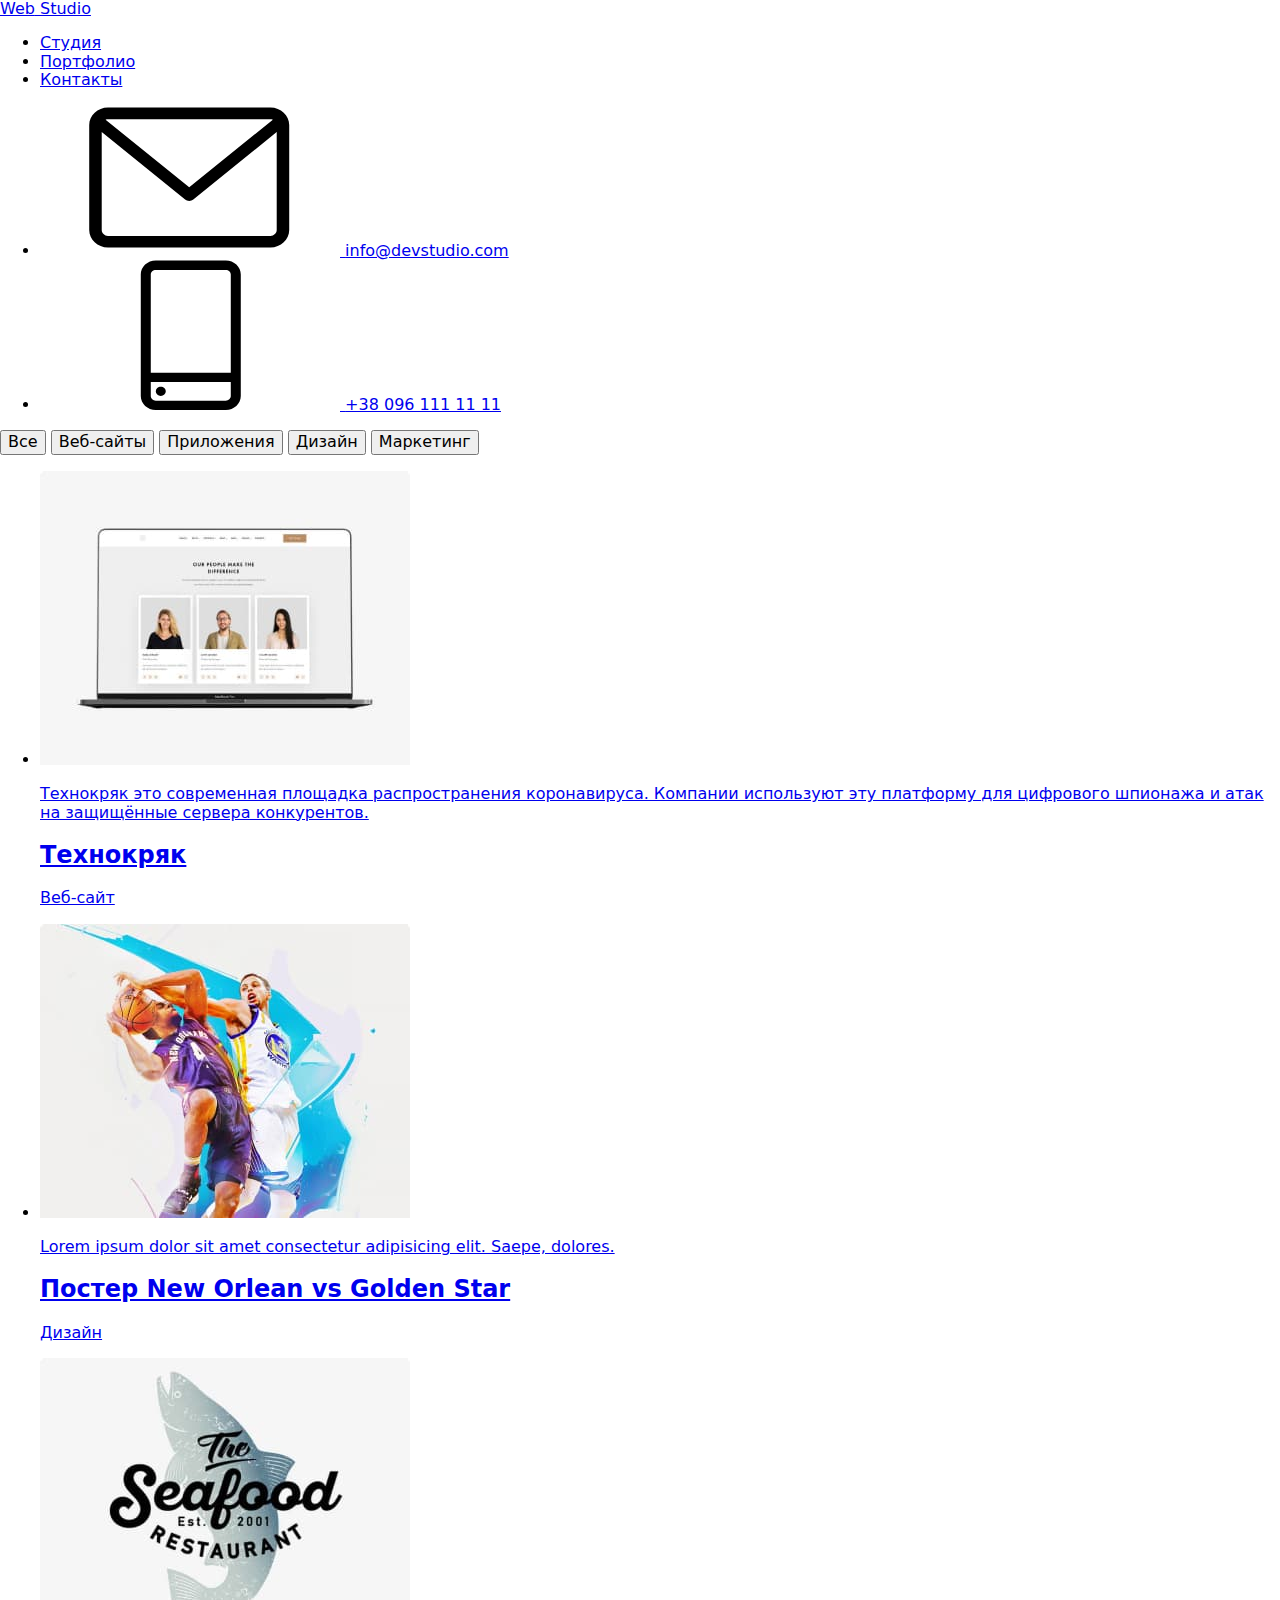
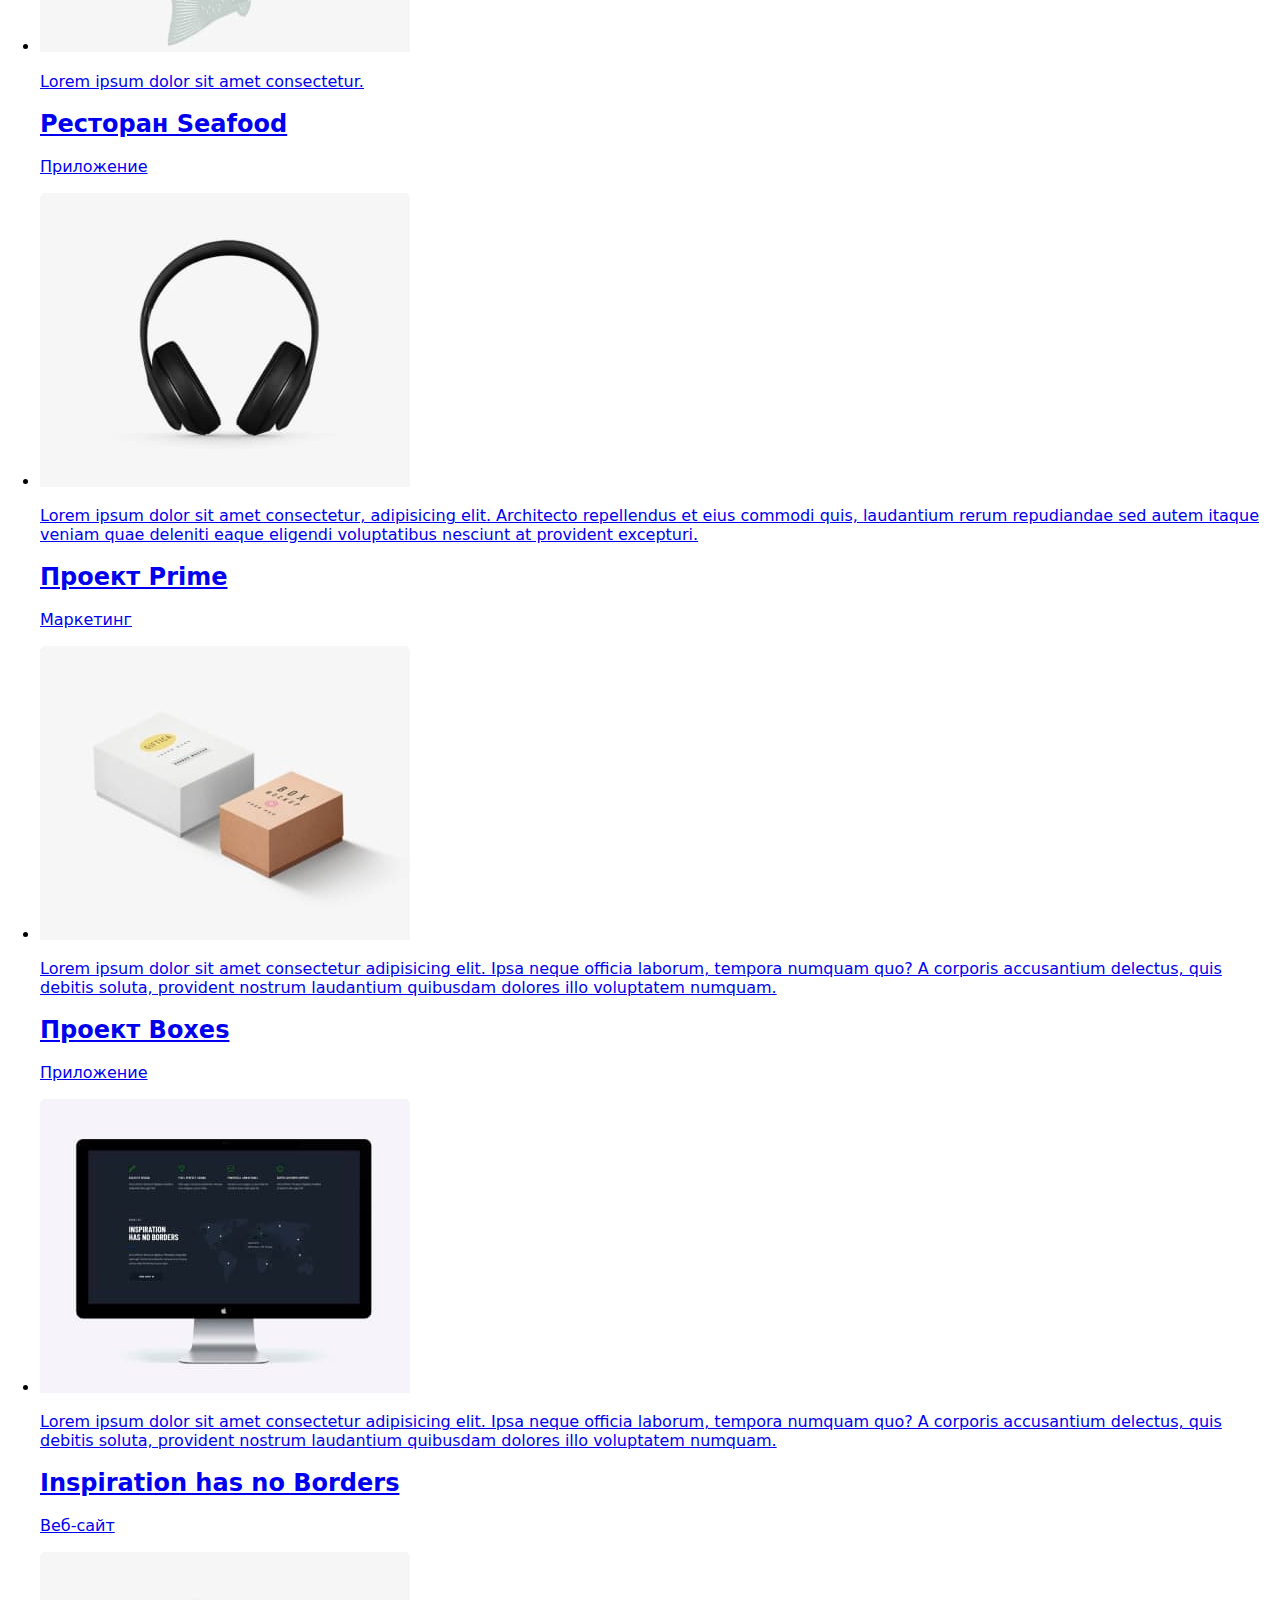
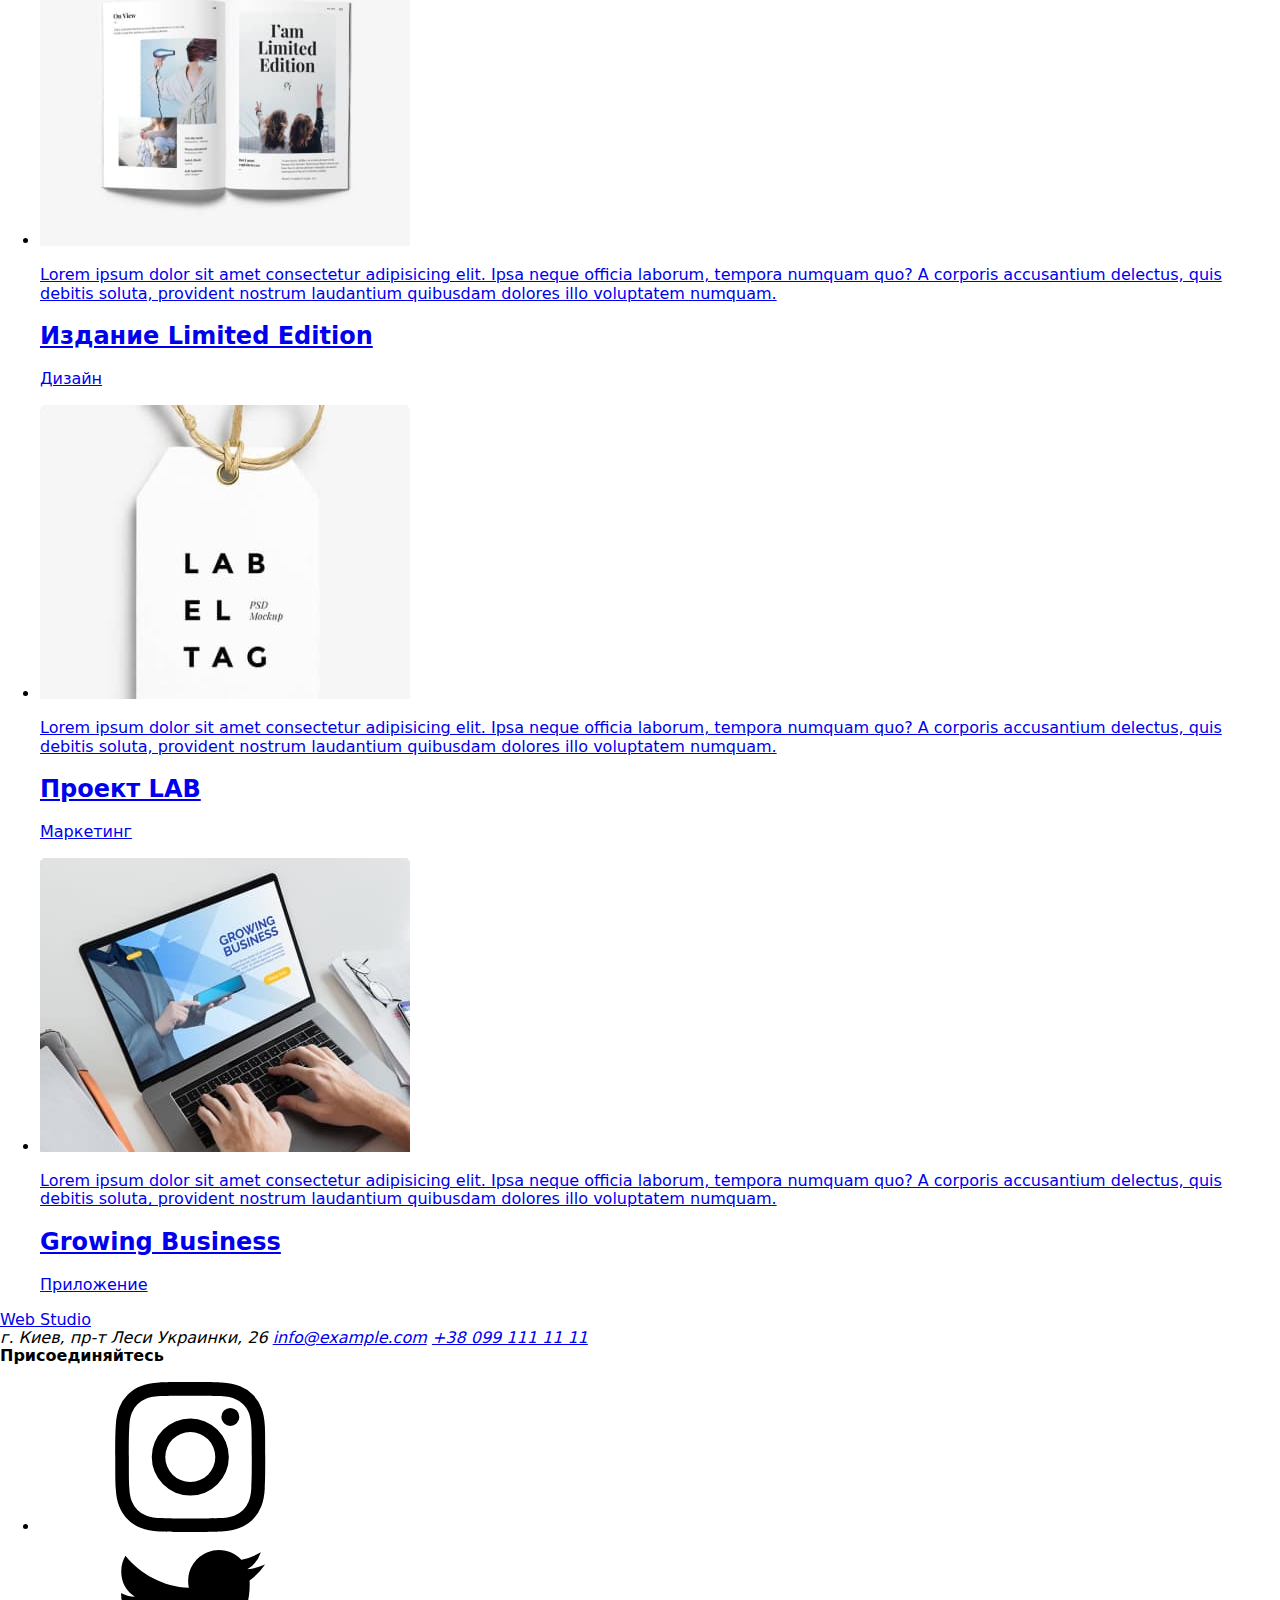
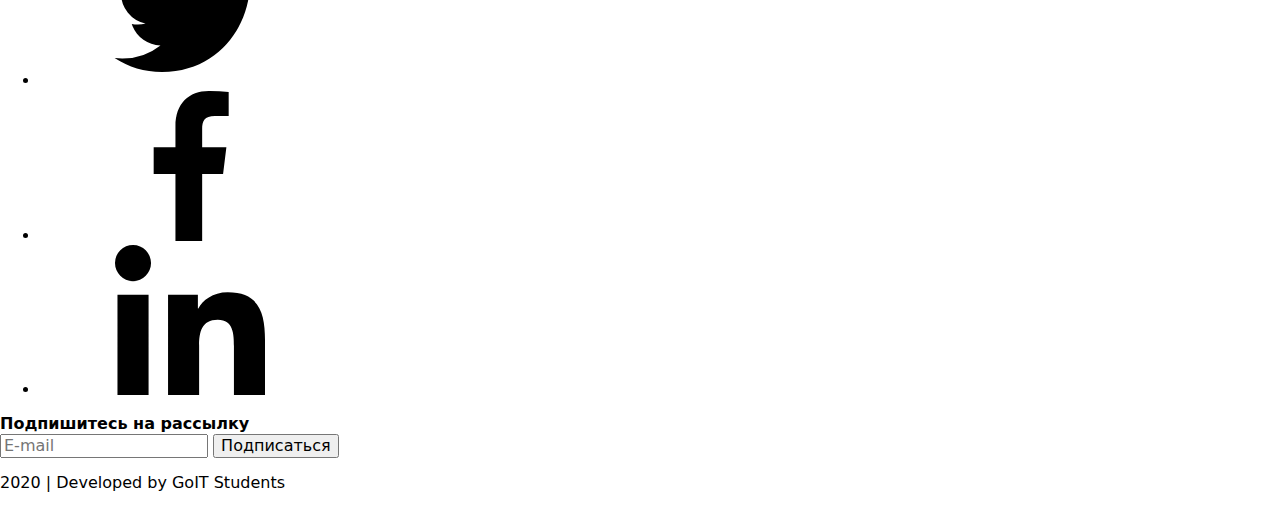
==== portfolio.html @ f2a28fa7 "make header and footer" ====
<!DOCTYPE html>
<html lang="ru">
  <head>
    <meta charset="UTF-8" />
    <meta name="viewport" content="width=device-width, initial-scale=1.0" />
    <title>Портфолио</title>
    <link
      href="https://fonts.googleapis.com/css2?family=Raleway:wght@700&family=Roboto:wght@400;500;700;900&display=swap"
      rel="stylesheet"
    />
    <link
      rel="stylesheet"
      href="https://cdnjs.cloudflare.com/ajax/libs/modern-normalize/0.6.0/modern-normalize.min.css"
    />
    <link rel="stylesheet" href="./css/styles.css" />
  </head>

  <body class="page portfolio">
    <!-- Шапка сайта -->
    <header class="page-h eader">
      <div class="header-row container">
        <nav class="navigation">
          <a class="logo" href="./index.html"
            ><span class="accent-text">Web</span> Studio</a
          >

          <ul class="site-nav">
            <li class="site-nav__item relative">
              <a class="site-nav__link accent-hover" href="./index.html"
                >Студия</a
              >
            </li>
            <li class="site-nav__item relative">
              <a
                class="current site-nav__link accent-hover"
                href="./portfolio.html"
                >Портфолио</a
              >
            </li>
            <li class="site-nav__item relative">
              <a class="site-nav__link accent-hover" href="#">Контакты</a>
            </li>
          </ul>
        </nav>

        <ul class="contact-us grid-row">
          <li class="grid-item">
            <a
              class="contact-us__link accent-hover"
              href="mailto:info@devstudio.com"
            >
              <svg class="contact-us__icon">
                <use href="./images/svg-images.svg#contacts-icon-mail"></use>
              </svg>
              <span>info@devstudio.com</span>
            </a>
          </li>
          <li class="grid-item">
            <a class="contact-us__link accent-hover" href="tel:+380961111111">
              <svg class="contact-us__icon">
                <use href="./images/svg-images.svg#contacts-icon-tel"></use>
              </svg>
              <span>+38 096 111 11 11</span>
            </a>
          </li>
        </ul>
      </div>
    </header>

    <!-- Главное содержимое -->
    <main>
      <section class="section container">
        <div class="portfolio-filter">
          <button
            class="btn-simple portfolio-filter__button accent-bg-hover"
            type="button"
          >
            Все
          </button>
          <button
            class="btn-simple portfolio-filter__button accent-bg-hover"
            type="button"
          >
            Веб-сайты
          </button>
          <button
            class="btn-simple portfolio-filter__button accent-bg-hover"
            type="button"
          >
            Приложения
          </button>
          <button
            class="btn-simple portfolio-filter__button accent-bg-hover"
            type="button"
          >
            Дизайн
          </button>
          <button
            class="btn-simple portfolio-filter__button accent-bg-hover"
            type="button"
          >
            Маркетинг
          </button>
        </div>

        <ul class="portfolio-list grid-table">
          <li class="portfolio-list__item portfolio-cart grid-item">
            <a class="portfolio-cart__link" href="#">
              <div class="portfolio-cart__thumb">
                <img
                  class="portfolio-cart__icon"
                  src="./images/portfolio-techno-crack.jpg"
                  alt="Ноутбук с открытым проэктом"
                  width="370"
                  height="294"
                />
                <p class="portfolio-cart__text">
                  Технокряк это современная площадка распространения
                  коронавируса. Компании используют эту платформу для цифрового
                  шпионажа и атак на защищённые сервера конкурентов.
                </p>
              </div>
              <div class="portfolio-cart__cell">
                <h2 class="portfolio-cart__title">Технокряк</h2>
                <p class="portfolio-cart__tag">Веб-сайт</p>
              </div>
            </a>
          </li>
          <li class="portfolio-list__item portfolio-cart grid-item">
            <a class="portfolio-cart__link" href="#">
              <div class="portfolio-cart__thumb">
                <img
                  class="portfolio-cart__icon"
                  src="./images/portfolio-poster-basket-ball.jpg"
                  alt="Рисованый постер с двумя баскетболистами в борьбе за мяч"
                  width="370"
                  height="294"
                />
                <p class="portfolio-cart__text">
                  Lorem ipsum dolor sit amet consectetur adipisicing elit.
                  Saepe, dolores.
                </p>
              </div>
              <div class="portfolio-cart__cell">
                <h2 class="portfolio-cart__title">
                  Постер New Orlean vs Golden Star
                </h2>
                <p class="portfolio-cart__tag">Дизайн</p>
              </div>
            </a>
          </li>
          <li class="portfolio-list__item portfolio-cart grid-item">
            <a class="portfolio-cart__link" href="#">
              <div class="portfolio-cart__thumb">
                <img
                  class="portfolio-cart__icon"
                  src="./images/portfolio-seafood-restaurant.jpg"
                  alt="Логотип ресторана: надпись The seafood restaurant est. 2001 на фоне рисованого лосося"
                  width="370"
                  height="294"
                />
                <p class="portfolio-cart__text">
                  Lorem ipsum dolor sit amet consectetur.
                </p>
              </div>
              <div class="portfolio-cart__cell">
                <h2 class="portfolio-cart__title">Ресторан Seafood</h2>
                <p class="portfolio-cart__tag">Приложение</p>
              </div></a
            >
          </li>
          <li class="portfolio-list__item portfolio-cart grid-item">
            <a class="portfolio-cart__link" href="#"
              ><div class="portfolio-cart__thumb">
                <img
                  class="portfolio-cart__icon"
                  src="./images/portfolio-prime.jpg"
                  alt="Полноразмерные безпроводные Наушники на белом фоне"
                  width="370"
                  height="294"
                />
                <p class="portfolio-cart__text">
                  Lorem ipsum dolor sit amet consectetur, adipisicing elit.
                  Architecto repellendus et eius commodi quis, laudantium rerum
                  repudiandae sed autem itaque veniam quae deleniti eaque
                  eligendi voluptatibus nesciunt at provident excepturi.
                </p>
              </div>
              <div class="portfolio-cart__cell">
                <h2 class="portfolio-cart__title">Проект Prime</h2>
                <p class="portfolio-cart__tag">Маркетинг</p>
              </div></a
            >
          </li>
          <li class="portfolio-list__item portfolio-cart grid-item">
            <a class="portfolio-cart__link" href="#"
              ><div class="portfolio-cart__thumb">
                <img
                  class="portfolio-cart__icon"
                  src="./images/portfolio-boxes.jpg"
                  width="370"
                  height="294"
                  alt="Две коробки на белом фоне. Белая побольше и коричневая-крафтовая поменьше"
                />
                <p class="portfolio-cart__text">
                  Lorem ipsum dolor sit amet consectetur adipisicing elit. Ipsa
                  neque officia laborum, tempora numquam quo? A corporis
                  accusantium delectus, quis debitis soluta, provident nostrum
                  laudantium quibusdam dolores illo voluptatem numquam.
                </p>
              </div>
              <div class="portfolio-cart__cell">
                <h2 class="portfolio-cart__title">Проект Boxes</h2>
                <p class="portfolio-cart__tag">Приложение</p>
              </div></a
            >
          </li>
          <li class="portfolio-list__item portfolio-cart grid-item">
            <a class="portfolio-cart__link" href="#"
              ><div class="portfolio-cart__thumb">
                <img
                  class="portfolio-cart__icon"
                  src="./images/portfolio-inspiration-has-no-borders.jpg"
                  alt="Плоский стационарній монитор, на экране схематическое изображением континентов земли"
                  width="370"
                  height="294"
                />
                <p class="portfolio-cart__text">
                  Lorem ipsum dolor sit amet consectetur adipisicing elit. Ipsa
                  neque officia laborum, tempora numquam quo? A corporis
                  accusantium delectus, quis debitis soluta, provident nostrum
                  laudantium quibusdam dolores illo voluptatem numquam.
                </p>
              </div>
              <div class="portfolio-cart__cell">
                <h2 class="portfolio-cart__title">
                  Inspiration has no Borders
                </h2>
                <p class="portfolio-cart__tag">Веб-сайт</p>
              </div></a
            >
          </li>
          <li class="portfolio-list__item portfolio-cart grid-item">
            <a class="portfolio-cart__link" href="#"
              ><div class="portfolio-cart__thumb">
                <img
                  class="portfolio-cart__icon"
                  src="./images/portfolio-limited-edition.jpg"
                  alt="Разворот журнала: статья с заголовком I am limited edition и фотографиями девушек"
                  width="370"
                  height="294"
                />
                <p class="portfolio-cart__text">
                  Lorem ipsum dolor sit amet consectetur adipisicing elit. Ipsa
                  neque officia laborum, tempora numquam quo? A corporis
                  accusantium delectus, quis debitis soluta, provident nostrum
                  laudantium quibusdam dolores illo voluptatem numquam.
                </p>
              </div>
              <div class="portfolio-cart__cell">
                <h2 class="portfolio-cart__title">Издание Limited Edition</h2>
                <p class="portfolio-cart__tag">Дизайн</p>
              </div></a
            >
          </li>
          <li class="portfolio-list__item portfolio-cart grid-item">
            <a class="portfolio-cart__link" href="#"
              ><div class="portfolio-cart__thumb">
                <img
                  class="portfolio-cart__icon"
                  src="./images/portfolio-lab.jpg"
                  alt="Крупный план перевязанной бичевкой бирки с надписью LAB EL TAG"
                  width="370"
                  height="294"
                />
                <p class="portfolio-cart__text">
                  Lorem ipsum dolor sit amet consectetur adipisicing elit. Ipsa
                  neque officia laborum, tempora numquam quo? A corporis
                  accusantium delectus, quis debitis soluta, provident nostrum
                  laudantium quibusdam dolores illo voluptatem numquam.
                </p>
              </div>
              <div class="portfolio-cart__cell">
                <h2 class="portfolio-cart__title">Проект LAB</h2>
                <p class="portfolio-cart__tag">Маркетинг</p>
              </div></a
            >
          </li>
          <li class="portfolio-list__item portfolio-cart grid-item">
            <a class="portfolio-cart__link" href="#"
              ><div class="portfolio-cart__thumb">
                <img
                  class="portfolio-cart__icon"
                  src="./images/portfolio-growing-business.jpg"
                  alt="Открытый ноутбук , руки на клавиатуре, на экране открыт проэкт growing business"
                  width="370"
                  height="294"
                />
                <p class="portfolio-cart__text">
                  Lorem ipsum dolor sit amet consectetur adipisicing elit. Ipsa
                  neque officia laborum, tempora numquam quo? A corporis
                  accusantium delectus, quis debitis soluta, provident nostrum
                  laudantium quibusdam dolores illo voluptatem numquam.
                </p>
              </div>
              <div class="portfolio-cart__cell">
                <h2 class="portfolio-cart__title">Growing Business</h2>
                <p class="portfolio-cart__tag">Приложение</p>
              </div></a
            >
          </li>
        </ul>
      </section>
    </main>

    <!-- Подвал -->
    <footer class="page-footer">
      <div class="container">
        <div class="page-footer__row">
          <div class="page-footer__item">
            <a class="logo" href="./index.html"
              ><span class="accent-text">Web</span> Studio</a
            >
            <!-- Контактные данные -->
            <address class="address">
              <span class="white-text address-item"
                >г. Киев, пр-т Леси Украинки, 26</span
              >
              <a class="address-item" href="mailto:info@devstudio.com"
                >info@example.com</a
              >
              <a class="address-item" href="tel:+380961111111"
                >+38 099 111 11 11</a
              >
            </address>
          </div>

          <!-- Соц. сети -->
          <div class="page-footer__item">
            <b class="subject white-text">Присоединяйтесь</b>

            <ul class="social-list">
              <li class="social-list__item">
                <a
                  class="page-footer__social social-list__link accent-bg-hover"
                  href="#"
                  aria-label="Инстаграм канал этого сайта"
                >
                  <svg class="social-list__icon">
                    <use
                      href="./images/svg-images.svg#social-icon-instagram"
                    ></use>
                  </svg>
                </a>
              </li>
              <li class="social-list__item">
                <a
                  class="page-footer__social social-list__link accent-bg-hover"
                  href="#"
                  aria-label="Твитер лента этого сайта"
                  ><svg class="social-list__icon">
                    <use
                      href="./images/svg-images.svg#social-icon-twitter"
                    ></use>
                  </svg>
                </a>
              </li>
              <li class="social-list__item">
                <a
                  class="page-footer__social social-list__link accent-bg-hover"
                  href="#"
                  aria-label="Фейсбук страничка этого сайта"
                >
                  <svg class="social-list__icon">
                    <use
                      href="./images/svg-images.svg#social-icon-facebook"
                    ></use>
                  </svg>
                </a>
              </li>
              <li class="social-list__item">
                <a
                  class="page-footer__social social-list__link accent-bg-hover"
                  href="#"
                  aria-label="Линкед ин профиль этого сайта"
                >
                  <svg class="social-list__icon">
                    <use
                      href="./images/svg-images.svg#social-icon-linkedin"
                    ></use>
                  </svg>
                </a>
              </li>
            </ul>
          </div>

          <!-- Форма подписки  -->
          <div class="page-footer__item">
            <b class="subject white-text">Подпишитесь на рассылку</b>

            <form class="form-subscribe">
              <input
                class="form-subscribe__input-text input-text"
                type="email"
                name="user-email-subscribe"
                placeholder="E-mail"
              />
              <button
                class="form-subscribe__submit btn-accent accent-bg"
                type="submit"
              >
                Подписаться
              </button>
            </form>
          </div>
        </div>
        <!-- Копирайт -->
        <p class="copyright">2020 | Developed by GoIT Students</p>
      </div>
    </footer>

    <script>
      /* console.log(`${name}: ${value}`), */
      (() => {
        document
          .querySelector(".form-subscribe")
          .addEventListener("submit", (e) => {
            e.preventDefault();

            new FormData(e.currentTarget).forEach((value, name) =>
              console.log(`${name}: ${value}`)
            );

            e.currentTarget.reset();
          });
      })();
    </script>
  </body>
</html>
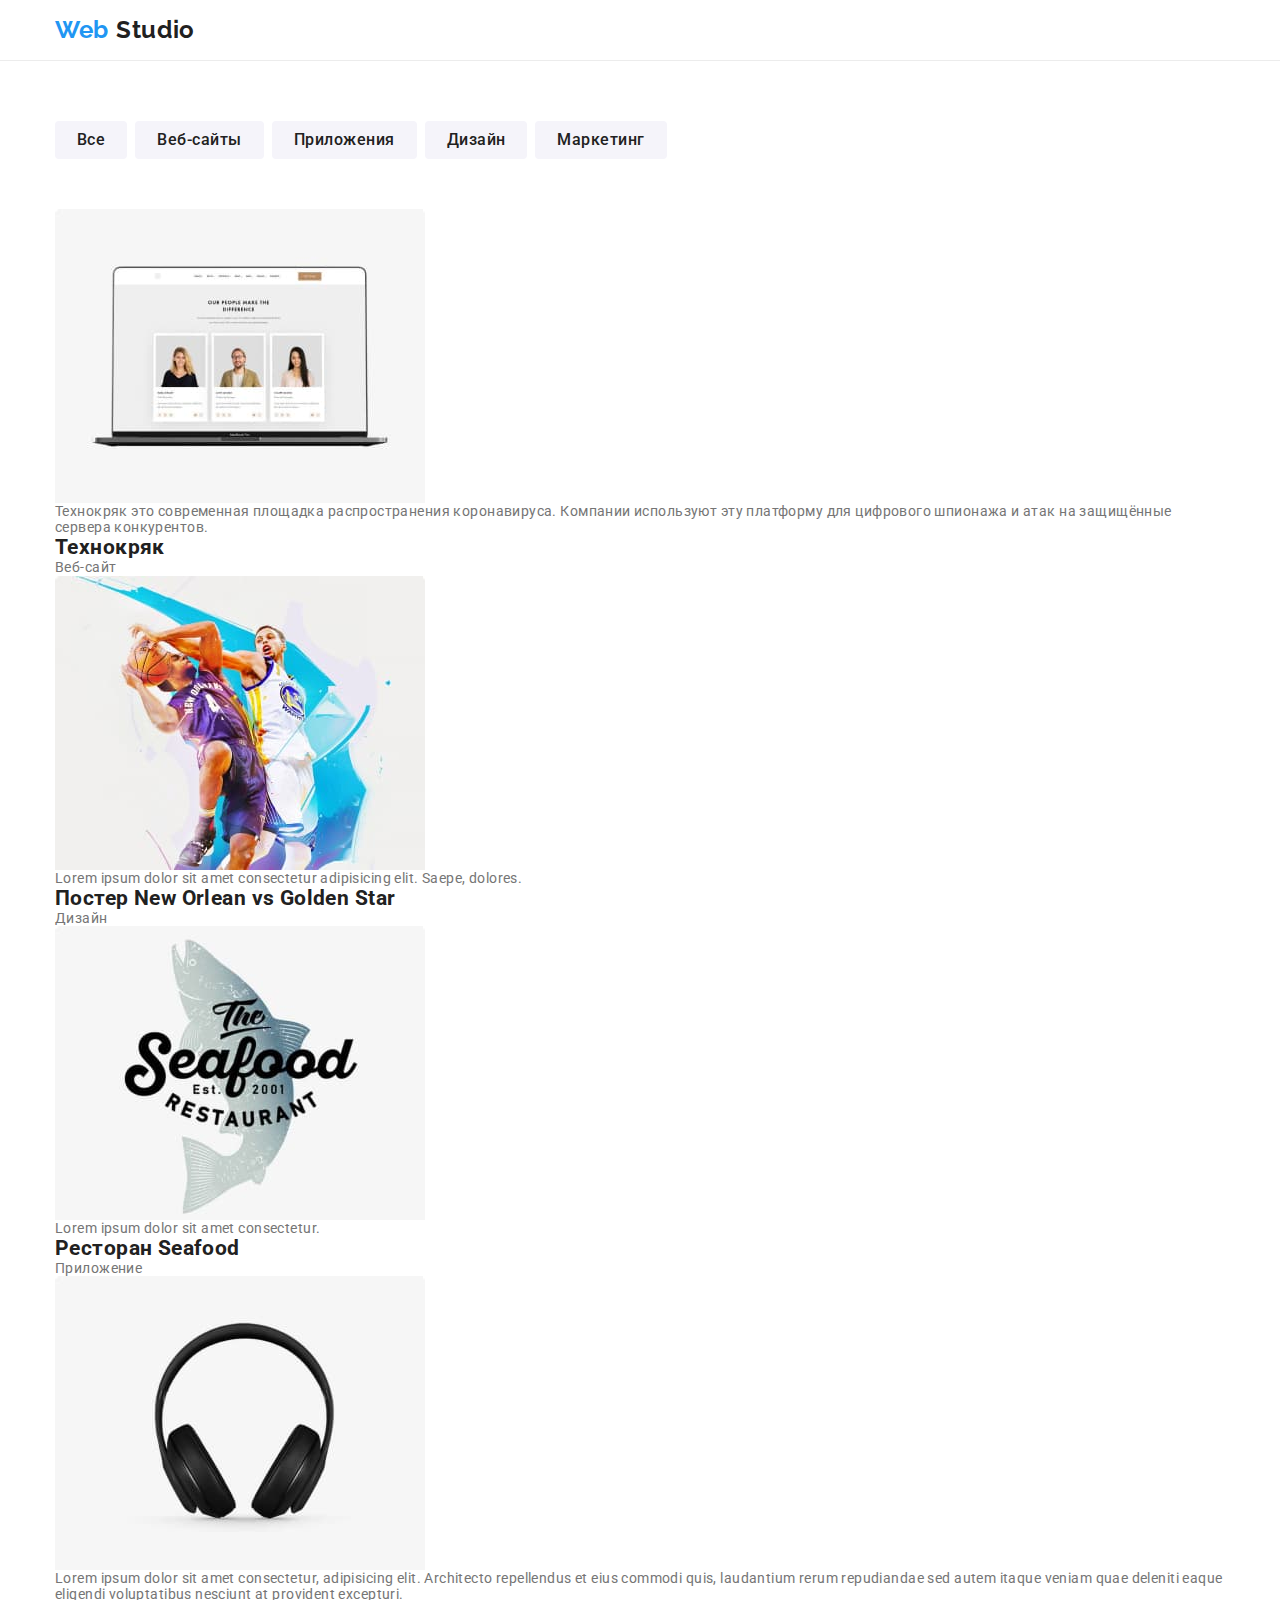
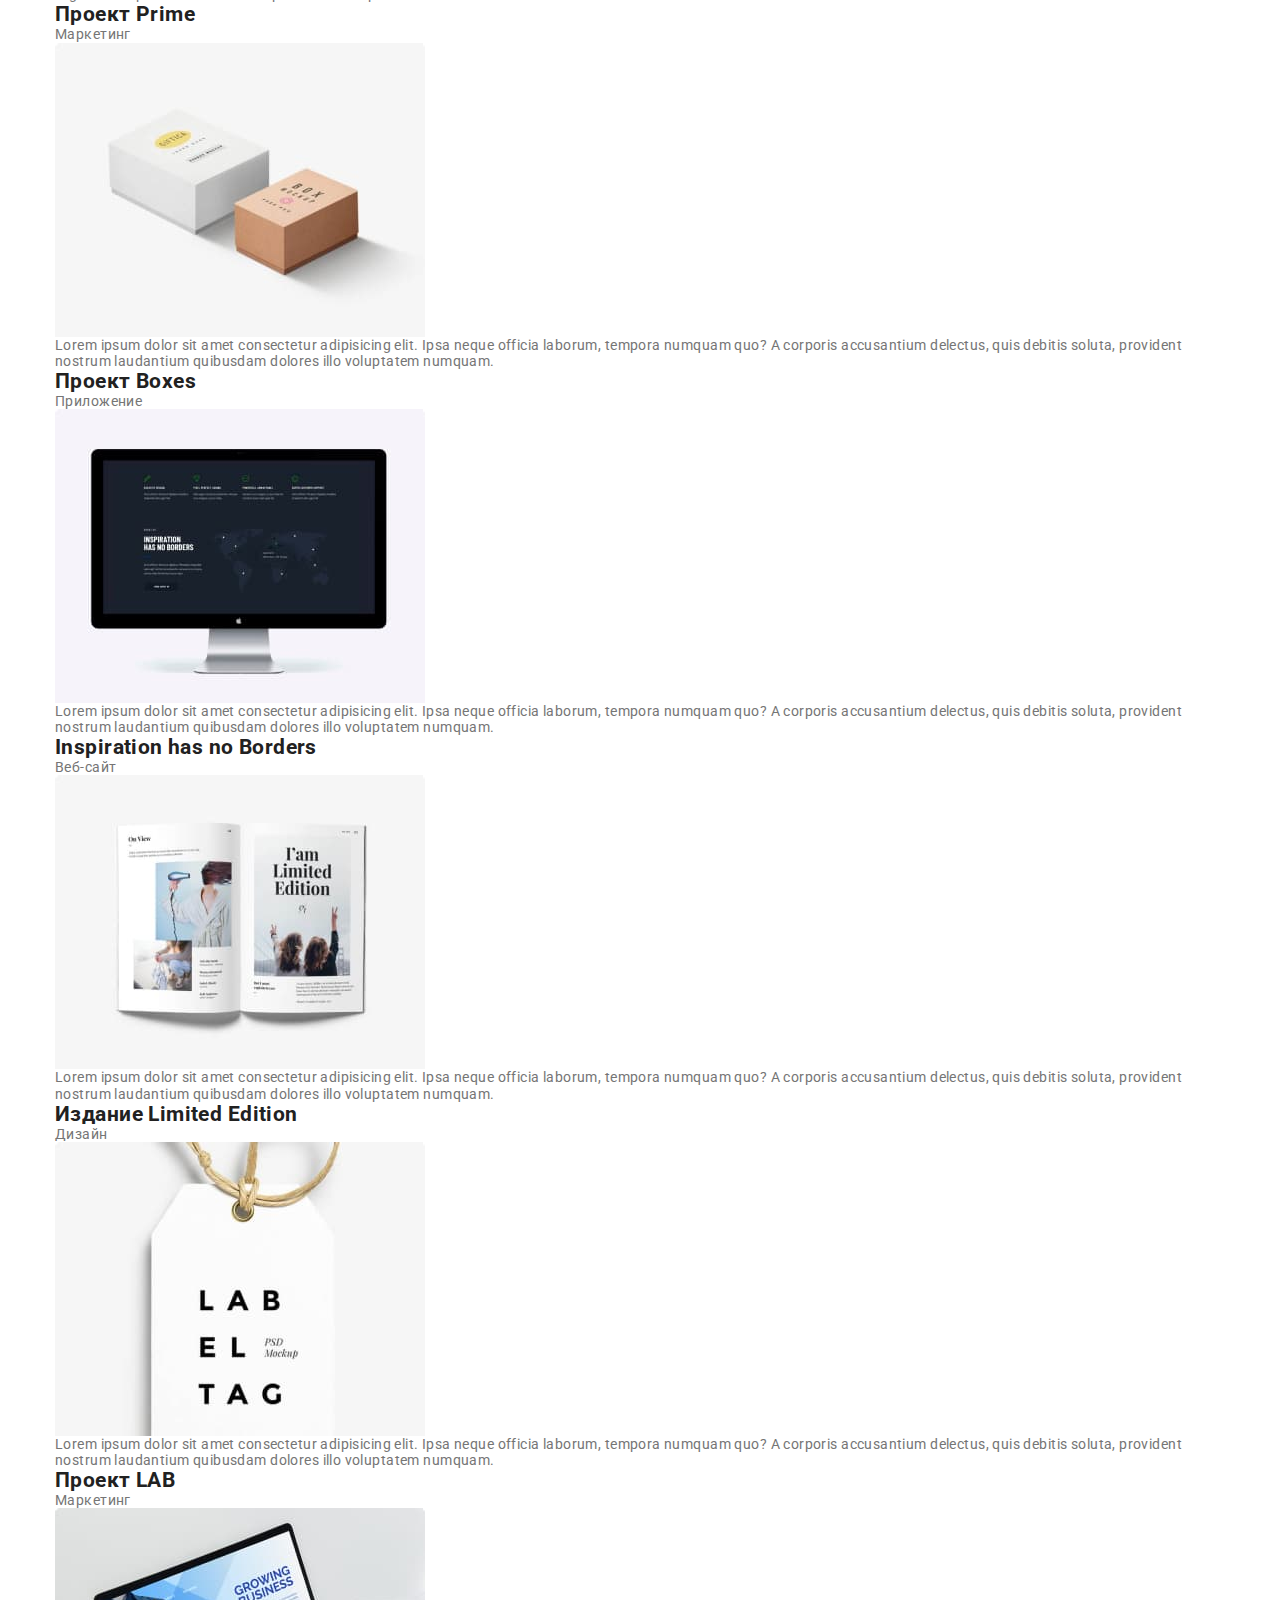
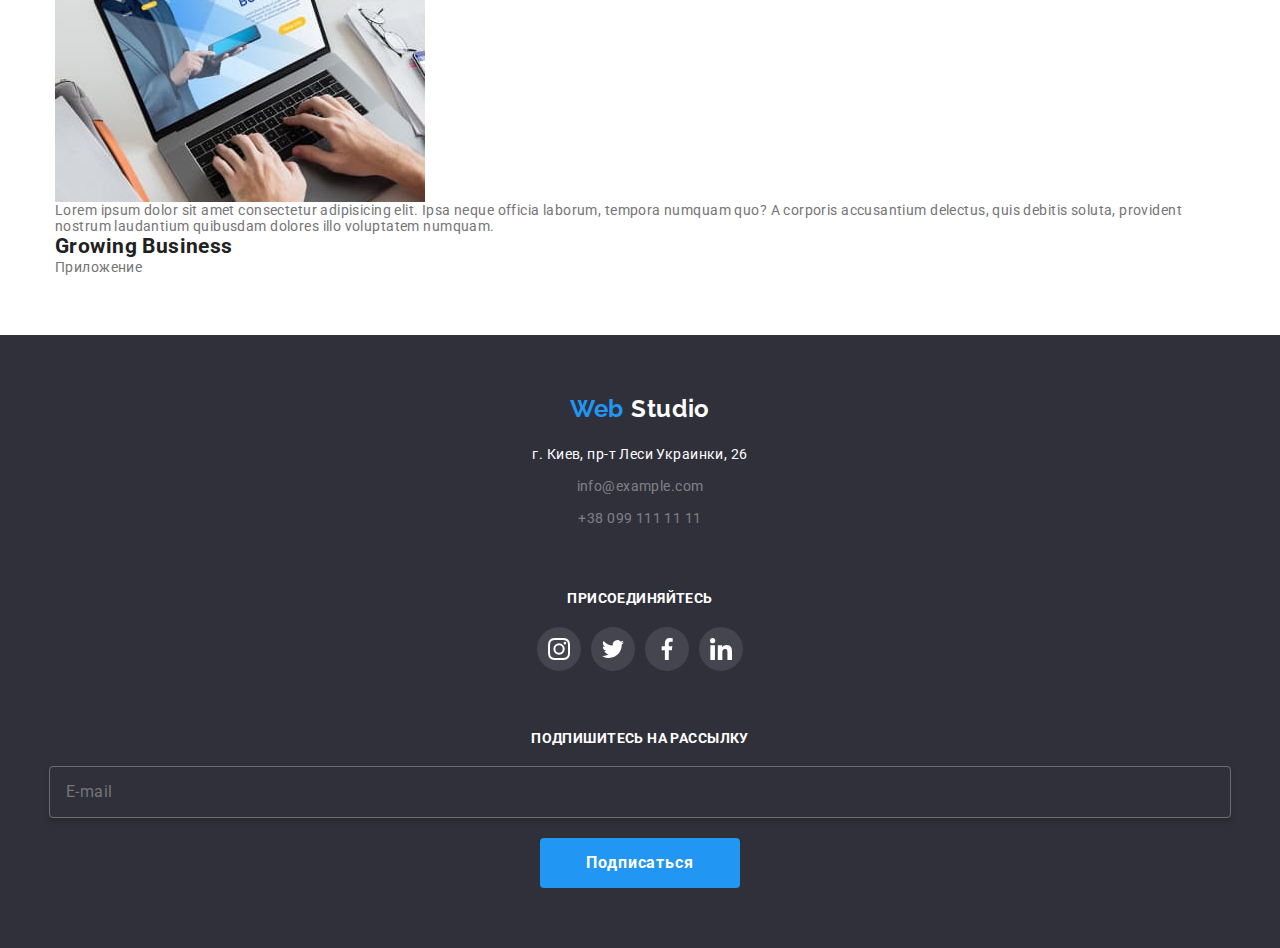
==== commit ab84776a: "copy head header footer to portfolio.html  and make portfolio-folter :mobie" ====
--- a/portfolio.html
+++ b/portfolio.html
@@ -4,101 +4,84 @@
     <meta charset="UTF-8" />
     <meta name="viewport" content="width=device-width, initial-scale=1.0" />
     <title>Портфолио</title>
+
     <link
       href="https://fonts.googleapis.com/css2?family=Raleway:wght@700&family=Roboto:wght@400;500;700;900&display=swap"
       rel="stylesheet"
     />
-    <link
-      rel="stylesheet"
-      href="https://cdnjs.cloudflare.com/ajax/libs/modern-normalize/0.6.0/modern-normalize.min.css"
-    />
-    <link rel="stylesheet" href="./css/styles.css" />
+
+    <link rel="stylesheet" href="./css/main.min.css" />
   </head>
 
   <body class="page portfolio">
     <!-- Шапка сайта -->
-    <header class="page-h eader">
-      <div class="header-row container">
-        <nav class="navigation">
-          <a class="logo" href="./index.html"
-            ><span class="accent-text">Web</span> Studio</a
-          >
-
-          <ul class="site-nav">
-            <li class="site-nav__item relative">
-              <a class="site-nav__link accent-hover" href="./index.html"
-                >Студия</a
-              >
-            </li>
-            <li class="site-nav__item relative">
-              <a
-                class="current site-nav__link accent-hover"
-                href="./portfolio.html"
-                >Портфолио</a
-              >
-            </li>
-            <li class="site-nav__item relative">
-              <a class="site-nav__link accent-hover" href="#">Контакты</a>
-            </li>
-          </ul>
-        </nav>
-
-        <ul class="contact-us grid-row">
-          <li class="grid-item">
-            <a
-              class="contact-us__link accent-hover"
-              href="mailto:info@devstudio.com"
-            >
-              <svg class="contact-us__icon">
-                <use href="./images/svg-images.svg#contacts-icon-mail"></use>
-              </svg>
-              <span>info@devstudio.com</span>
-            </a>
-          </li>
-          <li class="grid-item">
-            <a class="contact-us__link accent-hover" href="tel:+380961111111">
-              <svg class="contact-us__icon">
-                <use href="./images/svg-images.svg#contacts-icon-tel"></use>
-              </svg>
-              <span>+38 096 111 11 11</span>
-            </a>
-          </li>
-        </ul>
+    <header class="page-header">
+      <div class="page-header__row page__container">
+        <a class="logo" href="./index.html"
+          ><span class="logo__accent">Web</span> Studio</a
+        >
+
+        <!-- <nav class="navigation">
+                  <ul class="site-nav">
+                    <li class="site-nav__item">
+                      <a
+                        class="current site-nav__link accent-hover"
+                        href="./index.html"
+                        >Студия</a
+                      >
+                    </li>
+                    <li class="site-nav__item">
+                      <a class="site-nav__link accent-hover" href="./portfolio.html"
+                        >Портфолио</a
+                      >
+                    </li>
+                    <li class="site-nav__item">
+                      <a class="site-nav__link accent-hover" href="#">Контакты</a>
+                    </li>
+                  </ul>
+                </nav>
+      
+                <ul class="contact-us grid-row">
+                  <li class="grid-item">
+                    <a
+                      class="contact-us__link accent-hover"
+                      href="mailto:info@devstudio.com"
+                    >
+                      <svg class="contact-us__icon">
+                        <use href="./images/svg-images.svg#contacts-icon-mail"></use>
+                      </svg>
+                      <span>info@devstudio.com</span>
+                    </a>
+                  </li>
+                  <li class="grid-item">
+                    <a class="contact-us__link accent-hover" href="tel:+380961111111">
+                      <svg class="contact-us__icon">
+                        <use href="./images/svg-images.svg#contacts-icon-tel"></use>
+                      </svg>
+                      <span>+38 096 111 11 11</span>
+                    </a>
+                  </li>
+                </ul> -->
       </div>
     </header>
 
     <!-- Главное содержимое -->
     <main>
-      <section class="section container">
+      <section class="page__section page__container">
         <div class="portfolio-filter">
-          <button
-            class="btn-simple portfolio-filter__button accent-bg-hover"
-            type="button"
-          >
+          <button class="portfolio-filter__button" type="button">
             Все
           </button>
-          <button
-            class="btn-simple portfolio-filter__button accent-bg-hover"
-            type="button"
-          >
+          <button class="portfolio-filter__button" type="button">
             Веб-сайты
           </button>
-          <button
-            class="btn-simple portfolio-filter__button accent-bg-hover"
-            type="button"
-          >
+          <button class="portfolio-filter__button" type="button">
             Приложения
           </button>
-          <button
-            class="btn-simple portfolio-filter__button accent-bg-hover"
-            type="button"
-          >
+          <button class="portfolio-filter__button" type="button">
             Дизайн
           </button>
-          <button
-            class="btn-simple portfolio-filter__button accent-bg-hover"
-            type="button"
-          >
+          <button class="portfolio-filter__button" type="button">
             Маркетинг
           </button>
         </div>
@@ -315,21 +298,22 @@
 
     <!-- Подвал -->
     <footer class="page-footer">
-      <div class="container">
+      <div class="page__container">
         <div class="page-footer__row">
           <div class="page-footer__item">
-            <a class="logo" href="./index.html"
-              ><span class="accent-text">Web</span> Studio</a
-            >
+            <a class="logo page-footer__logo" href="./index.html"
+              ><span class="logo__accent">Web</span> Studio</a
+            >
+
             <!-- Контактные данные -->
             <address class="address">
-              <span class="white-text address-item"
+              <span class="address__item page-footer--pale"
                 >г. Киев, пр-т Леси Украинки, 26</span
               >
-              <a class="address-item" href="mailto:info@devstudio.com"
+              <a class="address__item" href="mailto:info@devstudio.com"
                 >info@example.com</a
               >
-              <a class="address-item" href="tel:+380961111111"
+              <a class="address__item" href="tel:+380961111111"
                 >+38 099 111 11 11</a
               >
             </address>
@@ -337,12 +321,14 @@
 
           <!-- Соц. сети -->
           <div class="page-footer__item">
-            <b class="subject white-text">Присоединяйтесь</b>
+            <b class="page-footer__subject page-footer--pale"
+              >Присоединяйтесь</b
+            >
 
             <ul class="social-list">
               <li class="social-list__item">
                 <a
-                  class="page-footer__social social-list__link accent-bg-hover"
+                  class="social-list__link social-list__link--on-dark"
                   href="#"
                   aria-label="Инстаграм канал этого сайта"
                 >
@@ -355,7 +341,7 @@
               </li>
               <li class="social-list__item">
                 <a
-                  class="page-footer__social social-list__link accent-bg-hover"
+                  class="social-list__link social-list__link--on-dark"
                   href="#"
                   aria-label="Твитер лента этого сайта"
                   ><svg class="social-list__icon">
@@ -367,7 +353,7 @@
               </li>
               <li class="social-list__item">
                 <a
-                  class="page-footer__social social-list__link accent-bg-hover"
+                  class="social-list__link social-list__link--on-dark"
                   href="#"
                   aria-label="Фейсбук страничка этого сайта"
                 >
@@ -380,7 +366,7 @@
               </li>
               <li class="social-list__item">
                 <a
-                  class="page-footer__social social-list__link accent-bg-hover"
+                  class="social-list__link social-list__link--on-dark"
                   href="#"
                   aria-label="Линкед ин профиль этого сайта"
                 >
@@ -396,26 +382,23 @@
 
           <!-- Форма подписки  -->
           <div class="page-footer__item">
-            <b class="subject white-text">Подпишитесь на рассылку</b>
+            <b class="page-footer__subject page-footer--pale"
+              >Подпишитесь на рассылку</b
+            >
 
             <form class="form-subscribe">
               <input
-                class="form-subscribe__input-text input-text"
+                class="form-subscribe__input-text"
                 type="email"
                 name="user-email-subscribe"
                 placeholder="E-mail"
               />
-              <button
-                class="form-subscribe__submit btn-accent accent-bg"
-                type="submit"
-              >
+              <button class="form-subscribe__submit" type="submit">
                 Подписаться
               </button>
             </form>
           </div>
         </div>
-        <!-- Копирайт -->
-        <p class="copyright">2020 | Developed by GoIT Students</p>
       </div>
     </footer>
 
--- a/css/main.min.css
+++ b/css/main.min.css
@@ -0,0 +1,2 @@
+*,*::before,*::after{-webkit-box-sizing:inherit;box-sizing:inherit}:root{-moz-tab-size:4;-o-tab-size:4;tab-size:4}html{-webkit-box-sizing:border-box;box-sizing:border-box;line-height:1.15;-webkit-text-size-adjust:100%}body{margin:0}body{font-family:system-ui,-apple-system,"Segoe UI",Roboto,Helvetica,Arial,sans-serif,"Apple Color Emoji","Segoe UI Emoji"}hr{height:0}abbr[title]{-webkit-text-decoration:underline dotted;text-decoration:underline dotted}b,strong{font-weight:bolder}code,kbd,samp,pre{font-family:SFMono-Regular, Consolas, "Liberation Mono", Menlo, monospace;font-size:1em}small{font-size:80%}sub,sup{font-size:75%;line-height:0;position:relative;vertical-align:baseline}sub{bottom:-0.25em}sup{top:-0.5em}button,input,optgroup,select,textarea{font-family:inherit;font-size:100%;line-height:1.15;margin:0}button,select{text-transform:none}button,[type="button"],[type="reset"],[type="submit"]{-webkit-appearance:button}button::-moz-focus-inner,[type="button"]::-moz-focus-inner,[type="reset"]::-moz-focus-inner,[type="submit"]::-moz-focus-inner{border-style:none;padding:0}button:-moz-focusring,[type="button"]:-moz-focusring,[type="reset"]:-moz-focusring,[type="submit"]:-moz-focusring{outline:1px dotted ButtonText}fieldset{padding:0.35em 0.75em 0.625em}legend{padding:0}progress{vertical-align:baseline}[type="number"]::-webkit-inner-spin-button,[type="number"]::-webkit-outer-spin-button{height:auto}[type="search"]{-webkit-appearance:textfield;outline-offset:-2px}[type="search"]::-webkit-search-decoration{-webkit-appearance:none}::-webkit-file-upload-button{-webkit-appearance:button;font:inherit}summary{display:list-item}img{display:block;max-width:100%;height:auto}a{text-decoration:none;color:inherit}h1,h2,h3,p,ul{padding-left:0;margin-top:0;margin-bottom:0}h2,h3{color:#212121;font-weight:700}li{list-style-type:none}button{border:none;cursor:pointer}.page-header__row,.page-footer__row{display:-webkit-box;display:-ms-flexbox;display:flex}.section-customers__icon{position:absolute;left:50%;top:50%;-webkit-transform:translate(-50%, -50%);transform:translate(-50%, -50%)}.section-customers__link:hover,.section-customers__link:focus{color:#2196f3}.section-customers__link{-webkit-transition-property:color;transition-property:color;-webkit-transition-duration:1000ms;transition-duration:1000ms;-webkit-transition-timing-function:cubic-bezier(0.4, 0, 0.2, 1);transition-timing-function:cubic-bezier(0.4, 0, 0.2, 1);-webkit-transition-delay:0ms;transition-delay:0ms}.form-subscribe__submit,.section-hero__btn,.social-list__link:hover,.portfolio-filter__button:hover,.social-list__link:focus,.portfolio-filter__button:focus{background-color:#2196f3;color:#fff}.social-list__link,.portfolio-filter__button{-webkit-transition-property:all;transition-property:all;-webkit-transition-duration:1000ms;transition-duration:1000ms;-webkit-transition-timing-function:cubic-bezier(0.4, 0, 0.2, 1);transition-timing-function:cubic-bezier(0.4, 0, 0.2, 1);-webkit-transition-delay:0ms;transition-delay:0ms}.form-subscribe__input-text{border-radius:4px;background-color:transparent;letter-spacing:0.03em}.form-subscribe__submit,.section-hero__btn{display:inline-block;min-width:200px;padding:10px 32px;border-radius:4px;font-size:16px;font-weight:700;line-height:1.87;text-align:center;letter-spacing:0.06em}.portfolio-filter__button{display:block;padding:6px 22px;border-radius:4px;color:#212121;background-color:#f5f4fa;font-family:Roboto;font-style:normal;font-weight:500;font-size:16px;line-height:1.63;text-align:center;letter-spacing:0.03em}.portfolio-filter__button:hover,.portfolio-filter__button:focus{-webkit-box-shadow:0px 2px 2px rgba(0,0,0,0.12),0px 1px 2px rgba(0,0,0,0.08),0px 3px 1px rgba(0,0,0,0.1);box-shadow:0px 2px 2px rgba(0,0,0,0.12),0px 1px 2px rgba(0,0,0,0.08),0px 3px 1px rgba(0,0,0,0.1)}.section-features,.section-team__list,.section-customers__list{margin-left:-15px;margin-right:-15px;margin-top:-30px;margin-bottom:-30px}.section-features__item,.section-team__item,.team-cart,.section-customers__item{margin-left:15px;margin-right:15px;margin-top:30px;margin-bottom:30px}.page{margin:0;color:#757575;background-color:#fff;font-family:"Roboto",sans-serif;font-size:14px;font-weight:400;letter-spacing:.03em}.page__container{max-width:1200px;margin:0 auto;padding-left:15px;padding-right:15px}.page__section{padding-top:60px;padding-bottom:60px}.page__section-title{padding-bottom:30px;font-size:28px;line-height:1.17;text-align:center}.page-header{border-bottom:1px solid #ececec}.page-header__row{min-height:60px;-webkit-box-align:center;-ms-flex-align:center;align-items:center}.logo{display:inline-block;font-family:"Raleway",sans-serif;font-size:24px;font-weight:700;letter-spacing:.03em;line-height:1.17;color:#212121}.logo__accent{color:#2196f3}.page-footer{background-color:#2f303a;padding-top:60px;padding-bottom:60px}.page-footer--pale{color:#fff}.page-footer__row{-webkit-box-orient:vertical;-webkit-box-direction:normal;-ms-flex-direction:column;flex-direction:column}.page-footer__item{text-align:center}.page-footer__item:not(:last-child){margin-bottom:60px}.page-footer__subject{display:block;margin-bottom:20px;font-weight:700;line-height:1.14;text-transform:uppercase}.page-footer__logo{color:#fff;margin-bottom:20px}.address{color:rgba(255,255,255,0.4);line-height:1.71;font-style:normal}.address__item{display:block}.address__item:not(:last-child){margin-bottom:8px}.social-list{display:-webkit-box;display:-ms-flexbox;display:flex;-webkit-box-pack:center;-ms-flex-pack:center;justify-content:center;padding-left:0px;margin-left:-5px;margin-right:-5px}.social-list__item{margin-left:5px;margin-right:5px}.social-list__link{display:block;width:44px;height:44px;padding:11px;border-radius:22px;color:#afb1b8}.social-list__link--on-dark{background-color:rgba(255,255,255,0.1);color:#fff}.social-list__icon{fill:currentColor;width:22px;height:22px}.form-subscribe{margin-left:-6px;margin-right:-6px}.form-subscribe__input-text{display:block;width:100%;margin-bottom:20px;padding:15px 16px;font-size:16px;line-height:1.25;color:rgba(255,255,255,0.6);border:1px solid rgba(255,255,255,0.3);-webkit-box-shadow:0px 4px 4px rgba(0,0,0,0.15);box-shadow:0px 4px 4px rgba(0,0,0,0.15)}.form-subscribe__submit{margin-left:6px;margin-right:6px}.section-hero{padding:118px 60px;background-image:-webkit-gradient(linear, left top, left bottom, from(rgba(47,48,58,0.8)), to(rgba(47,48,58,0.8))),url("../images/hero-image/hero-image.jpg");background-image:linear-gradient(rgba(47,48,58,0.8), rgba(47,48,58,0.8)),url("../images/hero-image/hero-image.jpg");background-position:center;background-size:cover;background-color:rgba(47,48,58,0.8);text-align:center}.section-hero__title{margin:0 auto 30px;font-weight:900;font-size:26px;line-height:1.62;letter-spacing:0.06em;text-transform:uppercase;color:#fff}.section-features__icon-box{padding:25px;margin-bottom:30px;background-color:#f5f4fa}.section-features__icon{width:70px;height:70px;display:block;margin-left:auto;margin-right:auto}.section-features__subject{margin-bottom:10px;font-size:14px;line-height:1.14;text-transform:uppercase;text-align:center}.section-features__text{line-height:1.71}.section-activity{display:none}.section-team{background-color:#f5f4fa}.team-cart{padding-bottom:24px;background-color:#fff;border-radius:4px;-webkit-box-shadow:0px 2px 1px rgba(0,0,0,0.2),0px 1px 1px rgba(0,0,0,0.14),0px 1px 3px rgba(0,0,0,0.12);box-shadow:0px 2px 1px rgba(0,0,0,0.2),0px 1px 1px rgba(0,0,0,0.14),0px 1px 3px rgba(0,0,0,0.12);text-align:center}.team-cart__icon{margin-bottom:30px}.team-cart__title{margin-bottom:10px;font-weight:500;font-size:16px;line-height:1.19}.team-cart__role{margin-bottom:16px;font-size:16px;line-height:1.19}.section-customers__list{display:-webkit-box;display:-ms-flexbox;display:flex;-ms-flex-wrap:wrap;flex-wrap:wrap}.section-customers__item{min-width:calc(50% - 30px)}.section-customers__link{position:relative;display:block;min-height:90px;border:1px solid;border-radius:4px;color:#afb1b8}.section-customers__icon{fill:currentColor}.portfolio-filter{display:-webkit-box;display:-ms-flexbox;display:flex;-ms-flex-wrap:wrap;flex-wrap:wrap;padding-bottom:50px;margin:-7.5px -4px}.portfolio-filter__button{margin:7.5px 4px}
+/*# sourceMappingURL=main.min.css.map */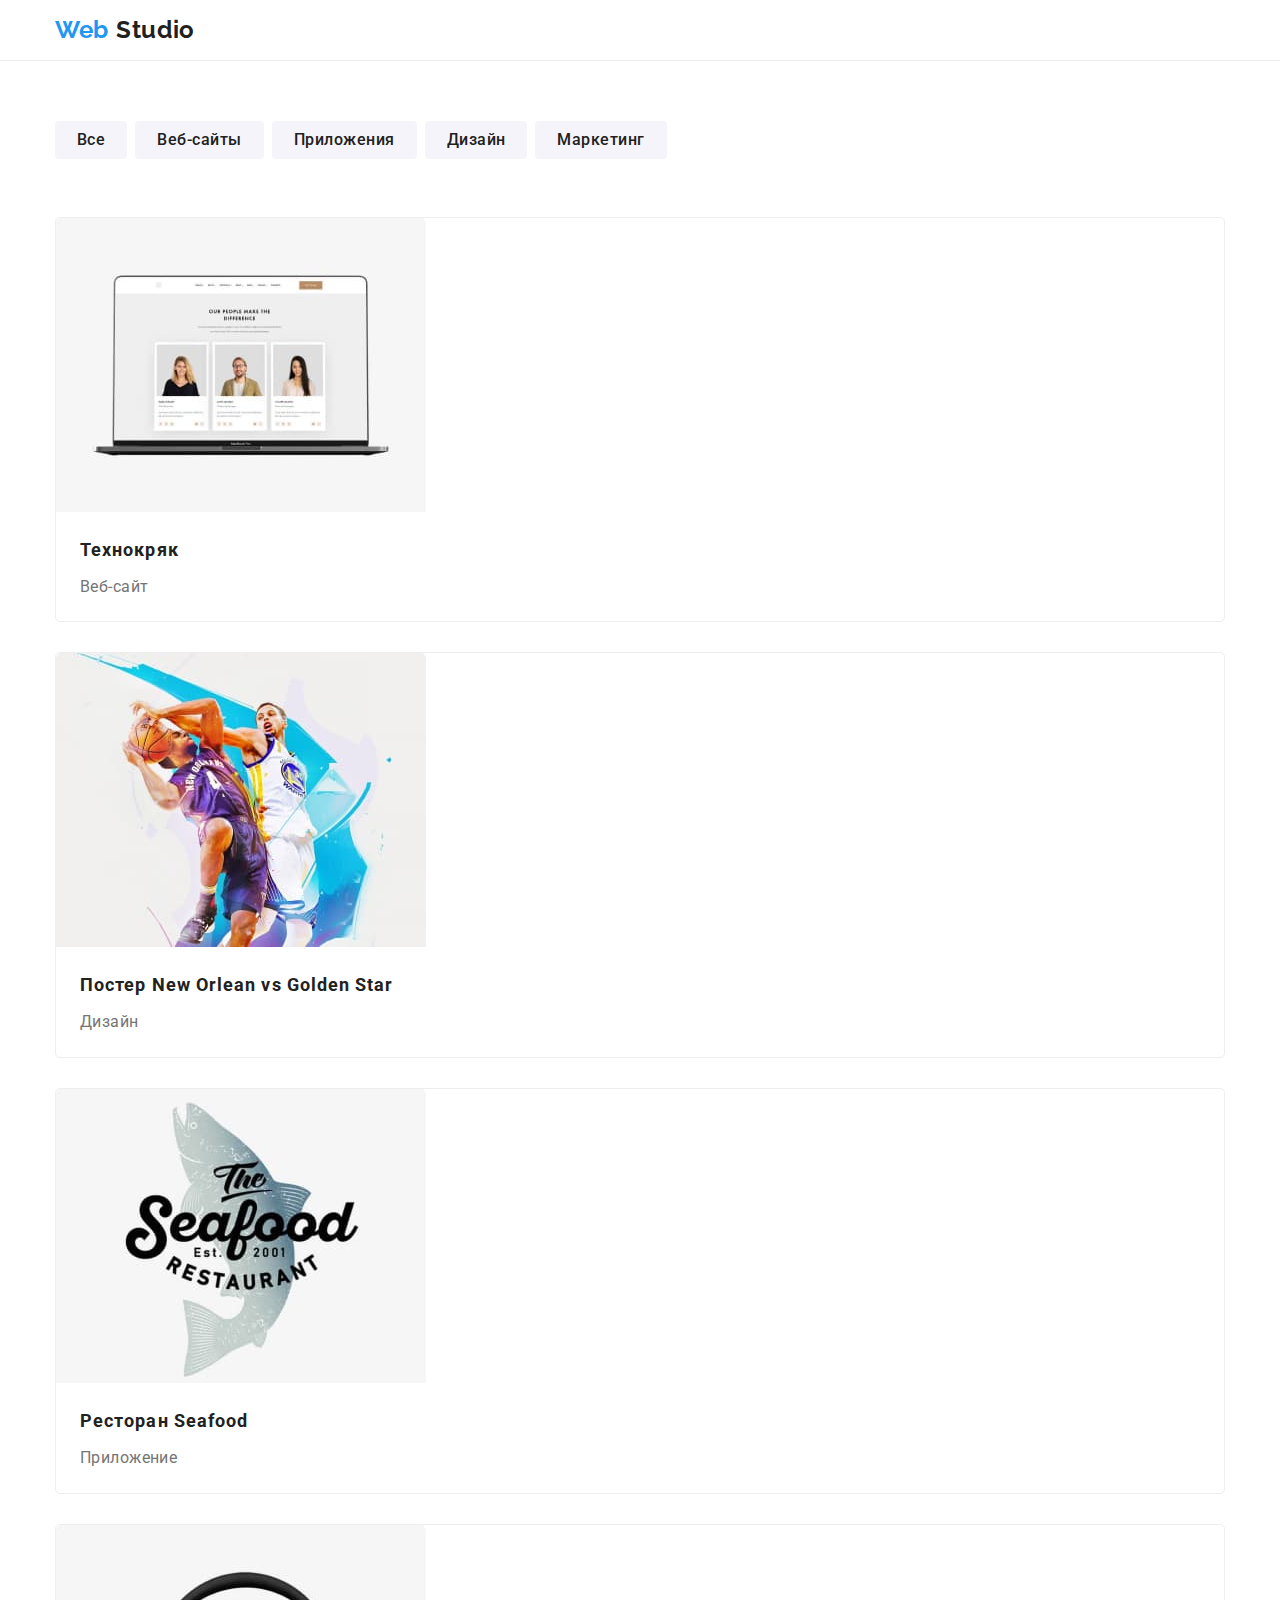
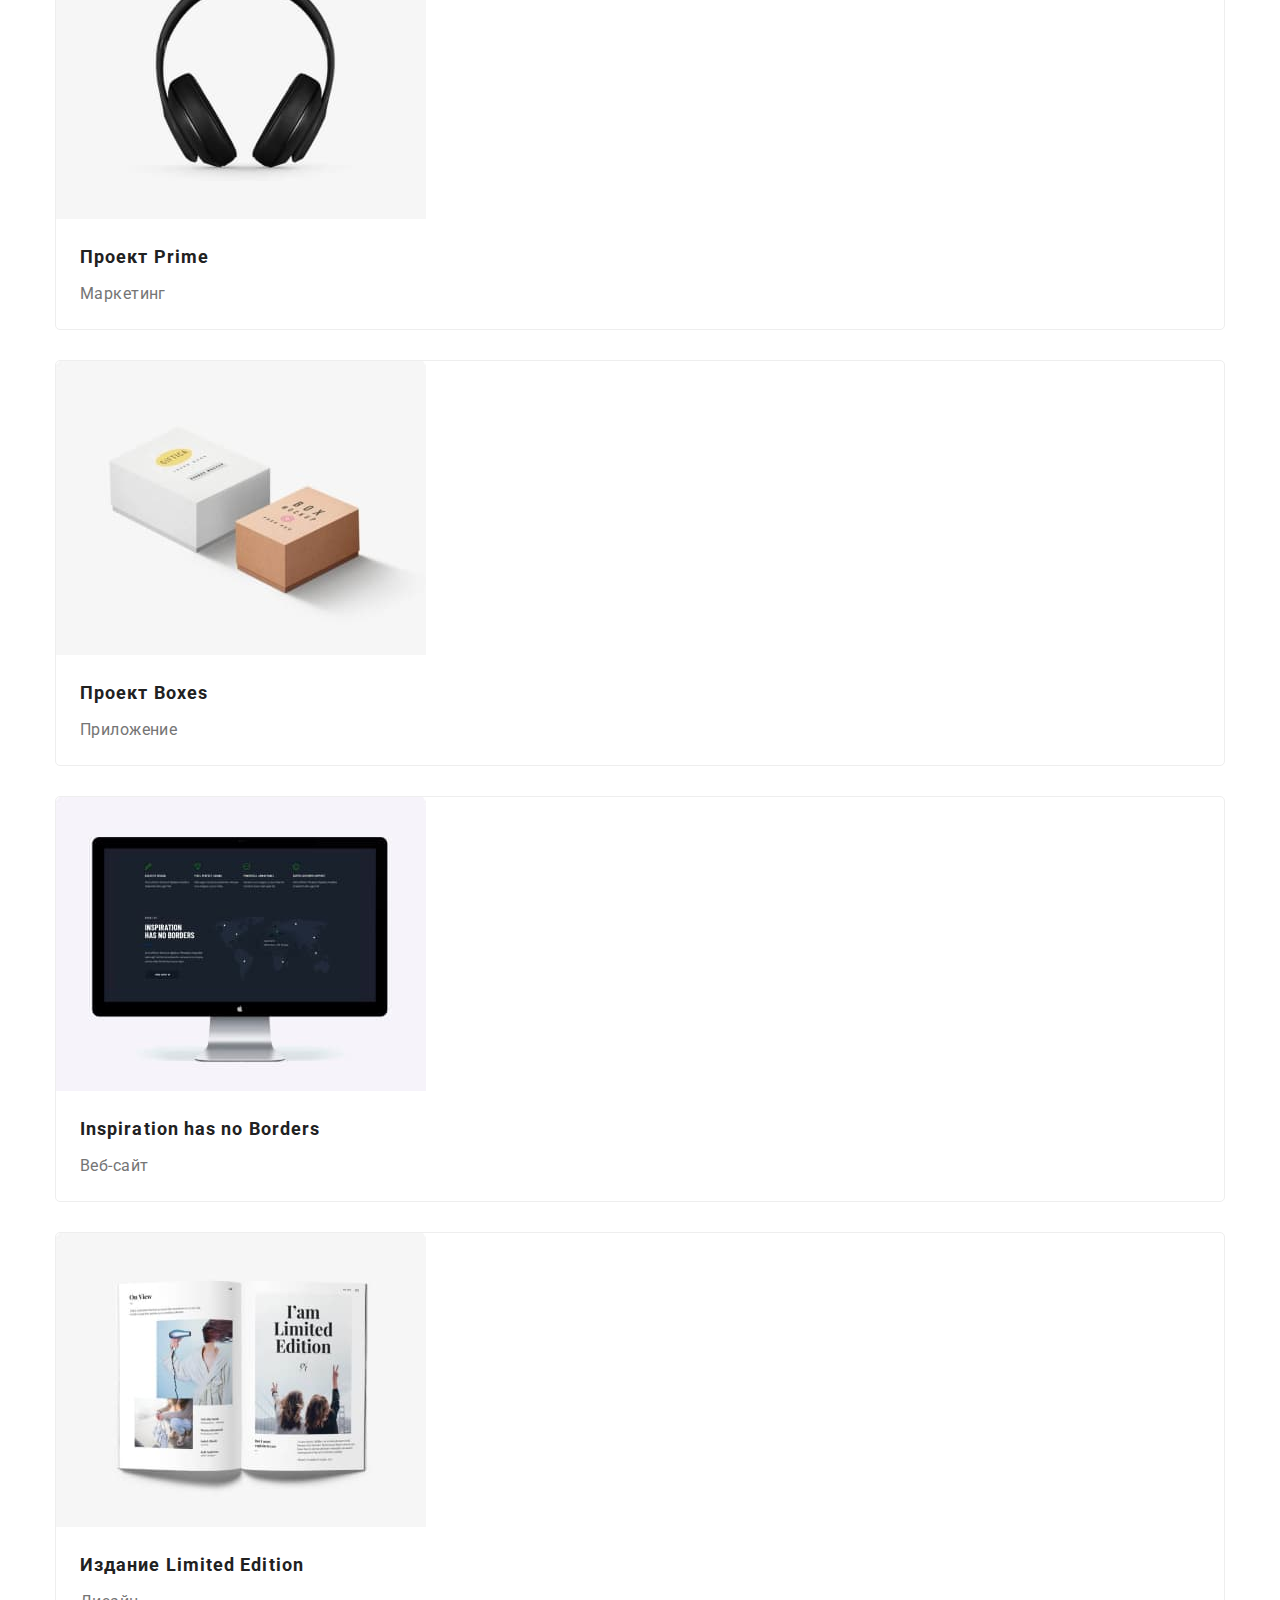
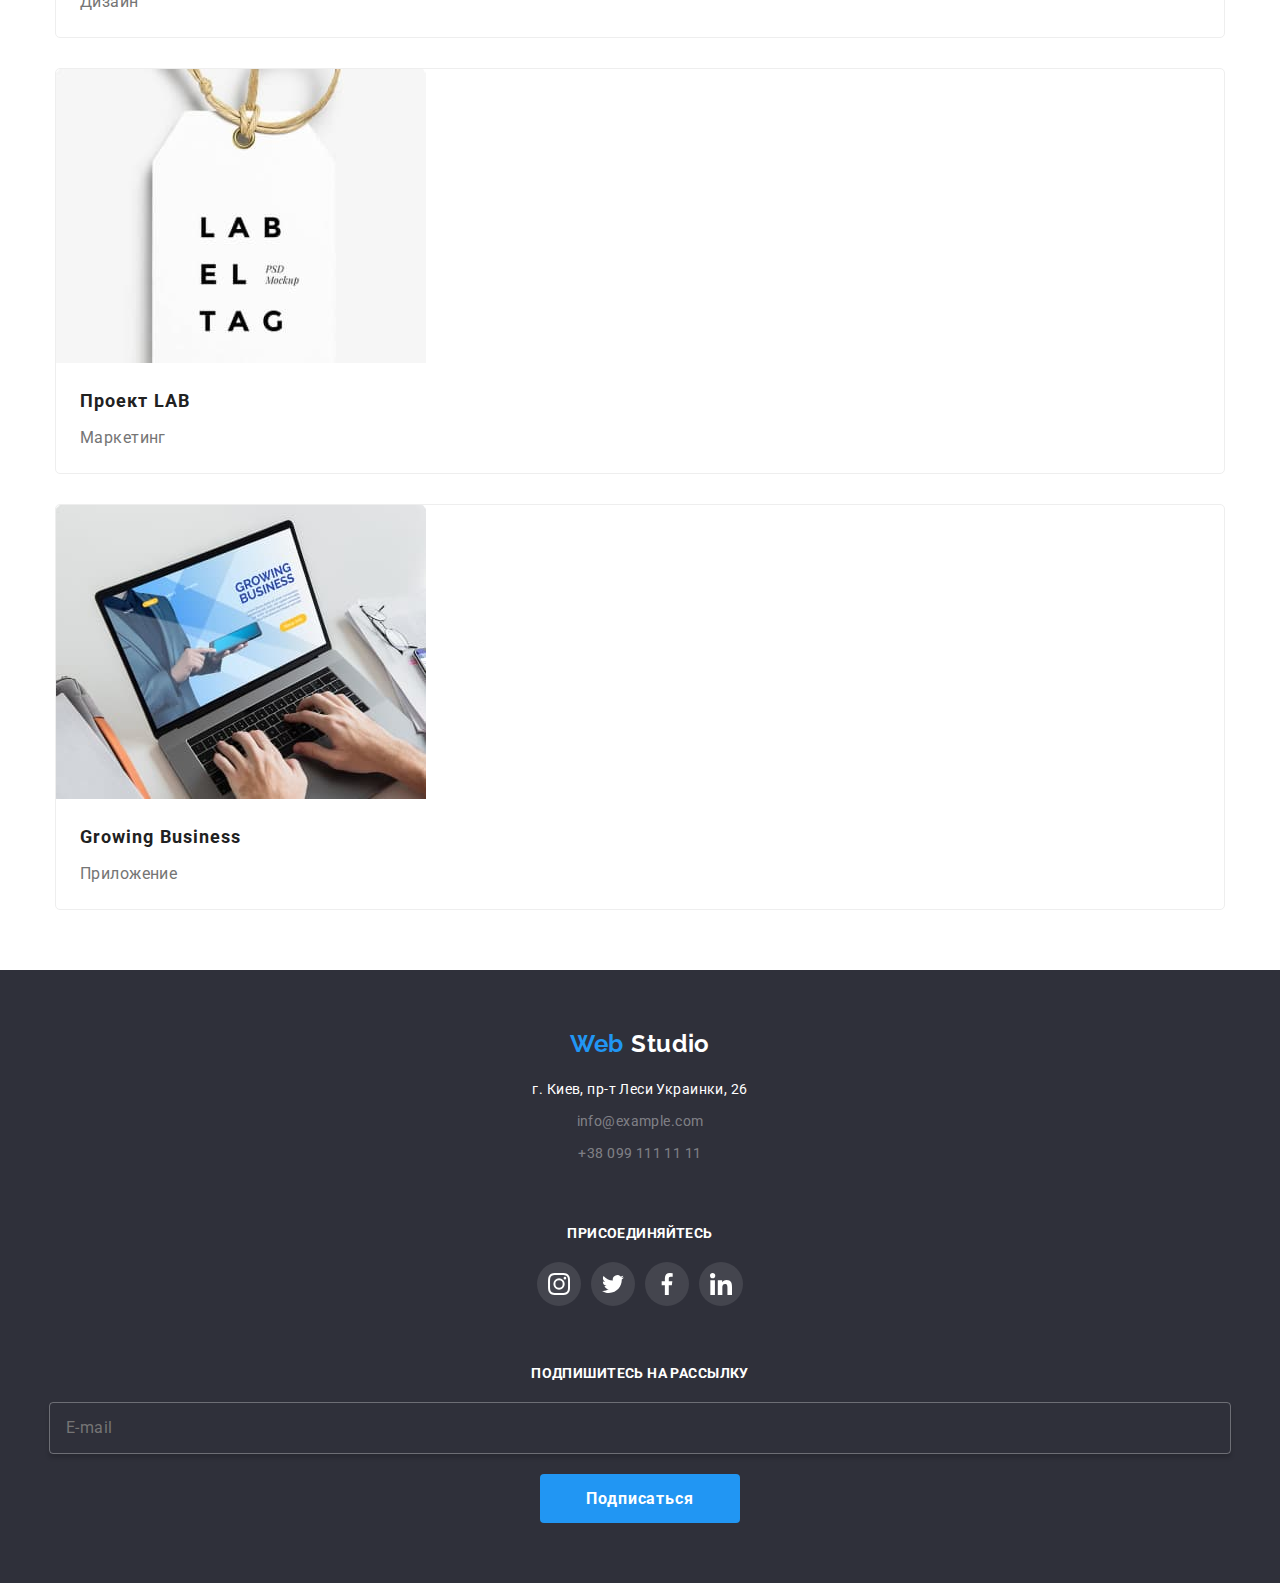
==== commit ee4f223a: "make portfolio-list" ====
--- a/portfolio.html
+++ b/portfolio.html
@@ -86,8 +86,8 @@
           </button>
         </div>
 
-        <ul class="portfolio-list grid-table">
-          <li class="portfolio-list__item portfolio-cart grid-item">
+        <ul class="portfolio-list">
+          <li class="portfolio-list__item portfolio-cart">
             <a class="portfolio-cart__link" href="#">
               <div class="portfolio-cart__thumb">
                 <img
@@ -109,7 +109,7 @@
               </div>
             </a>
           </li>
-          <li class="portfolio-list__item portfolio-cart grid-item">
+          <li class="portfolio-list__item portfolio-cart">
             <a class="portfolio-cart__link" href="#">
               <div class="portfolio-cart__thumb">
                 <img
@@ -132,7 +132,7 @@
               </div>
             </a>
           </li>
-          <li class="portfolio-list__item portfolio-cart grid-item">
+          <li class="portfolio-list__item portfolio-cart">
             <a class="portfolio-cart__link" href="#">
               <div class="portfolio-cart__thumb">
                 <img
@@ -152,7 +152,7 @@
               </div></a
             >
           </li>
-          <li class="portfolio-list__item portfolio-cart grid-item">
+          <li class="portfolio-list__item portfolio-cart">
             <a class="portfolio-cart__link" href="#"
               ><div class="portfolio-cart__thumb">
                 <img
@@ -175,7 +175,7 @@
               </div></a
             >
           </li>
-          <li class="portfolio-list__item portfolio-cart grid-item">
+          <li class="portfolio-list__item portfolio-cart">
             <a class="portfolio-cart__link" href="#"
               ><div class="portfolio-cart__thumb">
                 <img
@@ -198,7 +198,7 @@
               </div></a
             >
           </li>
-          <li class="portfolio-list__item portfolio-cart grid-item">
+          <li class="portfolio-list__item portfolio-cart">
             <a class="portfolio-cart__link" href="#"
               ><div class="portfolio-cart__thumb">
                 <img
@@ -223,7 +223,7 @@
               </div></a
             >
           </li>
-          <li class="portfolio-list__item portfolio-cart grid-item">
+          <li class="portfolio-list__item portfolio-cart">
             <a class="portfolio-cart__link" href="#"
               ><div class="portfolio-cart__thumb">
                 <img
@@ -246,7 +246,7 @@
               </div></a
             >
           </li>
-          <li class="portfolio-list__item portfolio-cart grid-item">
+          <li class="portfolio-list__item portfolio-cart">
             <a class="portfolio-cart__link" href="#"
               ><div class="portfolio-cart__thumb">
                 <img
@@ -269,7 +269,7 @@
               </div></a
             >
           </li>
-          <li class="portfolio-list__item portfolio-cart grid-item">
+          <li class="portfolio-list__item portfolio-cart">
             <a class="portfolio-cart__link" href="#"
               ><div class="portfolio-cart__thumb">
                 <img
--- a/css/main.min.css
+++ b/css/main.min.css
@@ -1,2 +1,2 @@
-*,*::before,*::after{-webkit-box-sizing:inherit;box-sizing:inherit}:root{-moz-tab-size:4;-o-tab-size:4;tab-size:4}html{-webkit-box-sizing:border-box;box-sizing:border-box;line-height:1.15;-webkit-text-size-adjust:100%}body{margin:0}body{font-family:system-ui,-apple-system,"Segoe UI",Roboto,Helvetica,Arial,sans-serif,"Apple Color Emoji","Segoe UI Emoji"}hr{height:0}abbr[title]{-webkit-text-decoration:underline dotted;text-decoration:underline dotted}b,strong{font-weight:bolder}code,kbd,samp,pre{font-family:SFMono-Regular, Consolas, "Liberation Mono", Menlo, monospace;font-size:1em}small{font-size:80%}sub,sup{font-size:75%;line-height:0;position:relative;vertical-align:baseline}sub{bottom:-0.25em}sup{top:-0.5em}button,input,optgroup,select,textarea{font-family:inherit;font-size:100%;line-height:1.15;margin:0}button,select{text-transform:none}button,[type="button"],[type="reset"],[type="submit"]{-webkit-appearance:button}button::-moz-focus-inner,[type="button"]::-moz-focus-inner,[type="reset"]::-moz-focus-inner,[type="submit"]::-moz-focus-inner{border-style:none;padding:0}button:-moz-focusring,[type="button"]:-moz-focusring,[type="reset"]:-moz-focusring,[type="submit"]:-moz-focusring{outline:1px dotted ButtonText}fieldset{padding:0.35em 0.75em 0.625em}legend{padding:0}progress{vertical-align:baseline}[type="number"]::-webkit-inner-spin-button,[type="number"]::-webkit-outer-spin-button{height:auto}[type="search"]{-webkit-appearance:textfield;outline-offset:-2px}[type="search"]::-webkit-search-decoration{-webkit-appearance:none}::-webkit-file-upload-button{-webkit-appearance:button;font:inherit}summary{display:list-item}img{display:block;max-width:100%;height:auto}a{text-decoration:none;color:inherit}h1,h2,h3,p,ul{padding-left:0;margin-top:0;margin-bottom:0}h2,h3{color:#212121;font-weight:700}li{list-style-type:none}button{border:none;cursor:pointer}.page-header__row,.page-footer__row{display:-webkit-box;display:-ms-flexbox;display:flex}.section-customers__icon{position:absolute;left:50%;top:50%;-webkit-transform:translate(-50%, -50%);transform:translate(-50%, -50%)}.section-customers__link:hover,.section-customers__link:focus{color:#2196f3}.section-customers__link{-webkit-transition-property:color;transition-property:color;-webkit-transition-duration:1000ms;transition-duration:1000ms;-webkit-transition-timing-function:cubic-bezier(0.4, 0, 0.2, 1);transition-timing-function:cubic-bezier(0.4, 0, 0.2, 1);-webkit-transition-delay:0ms;transition-delay:0ms}.form-subscribe__submit,.section-hero__btn,.social-list__link:hover,.portfolio-filter__button:hover,.social-list__link:focus,.portfolio-filter__button:focus{background-color:#2196f3;color:#fff}.social-list__link,.portfolio-filter__button{-webkit-transition-property:all;transition-property:all;-webkit-transition-duration:1000ms;transition-duration:1000ms;-webkit-transition-timing-function:cubic-bezier(0.4, 0, 0.2, 1);transition-timing-function:cubic-bezier(0.4, 0, 0.2, 1);-webkit-transition-delay:0ms;transition-delay:0ms}.form-subscribe__input-text{border-radius:4px;background-color:transparent;letter-spacing:0.03em}.form-subscribe__submit,.section-hero__btn{display:inline-block;min-width:200px;padding:10px 32px;border-radius:4px;font-size:16px;font-weight:700;line-height:1.87;text-align:center;letter-spacing:0.06em}.portfolio-filter__button{display:block;padding:6px 22px;border-radius:4px;color:#212121;background-color:#f5f4fa;font-family:Roboto;font-style:normal;font-weight:500;font-size:16px;line-height:1.63;text-align:center;letter-spacing:0.03em}.portfolio-filter__button:hover,.portfolio-filter__button:focus{-webkit-box-shadow:0px 2px 2px rgba(0,0,0,0.12),0px 1px 2px rgba(0,0,0,0.08),0px 3px 1px rgba(0,0,0,0.1);box-shadow:0px 2px 2px rgba(0,0,0,0.12),0px 1px 2px rgba(0,0,0,0.08),0px 3px 1px rgba(0,0,0,0.1)}.section-features,.section-team__list,.section-customers__list{margin-left:-15px;margin-right:-15px;margin-top:-30px;margin-bottom:-30px}.section-features__item,.section-team__item,.team-cart,.section-customers__item{margin-left:15px;margin-right:15px;margin-top:30px;margin-bottom:30px}.page{margin:0;color:#757575;background-color:#fff;font-family:"Roboto",sans-serif;font-size:14px;font-weight:400;letter-spacing:.03em}.page__container{max-width:1200px;margin:0 auto;padding-left:15px;padding-right:15px}.page__section{padding-top:60px;padding-bottom:60px}.page__section-title{padding-bottom:30px;font-size:28px;line-height:1.17;text-align:center}.page-header{border-bottom:1px solid #ececec}.page-header__row{min-height:60px;-webkit-box-align:center;-ms-flex-align:center;align-items:center}.logo{display:inline-block;font-family:"Raleway",sans-serif;font-size:24px;font-weight:700;letter-spacing:.03em;line-height:1.17;color:#212121}.logo__accent{color:#2196f3}.page-footer{background-color:#2f303a;padding-top:60px;padding-bottom:60px}.page-footer--pale{color:#fff}.page-footer__row{-webkit-box-orient:vertical;-webkit-box-direction:normal;-ms-flex-direction:column;flex-direction:column}.page-footer__item{text-align:center}.page-footer__item:not(:last-child){margin-bottom:60px}.page-footer__subject{display:block;margin-bottom:20px;font-weight:700;line-height:1.14;text-transform:uppercase}.page-footer__logo{color:#fff;margin-bottom:20px}.address{color:rgba(255,255,255,0.4);line-height:1.71;font-style:normal}.address__item{display:block}.address__item:not(:last-child){margin-bottom:8px}.social-list{display:-webkit-box;display:-ms-flexbox;display:flex;-webkit-box-pack:center;-ms-flex-pack:center;justify-content:center;padding-left:0px;margin-left:-5px;margin-right:-5px}.social-list__item{margin-left:5px;margin-right:5px}.social-list__link{display:block;width:44px;height:44px;padding:11px;border-radius:22px;color:#afb1b8}.social-list__link--on-dark{background-color:rgba(255,255,255,0.1);color:#fff}.social-list__icon{fill:currentColor;width:22px;height:22px}.form-subscribe{margin-left:-6px;margin-right:-6px}.form-subscribe__input-text{display:block;width:100%;margin-bottom:20px;padding:15px 16px;font-size:16px;line-height:1.25;color:rgba(255,255,255,0.6);border:1px solid rgba(255,255,255,0.3);-webkit-box-shadow:0px 4px 4px rgba(0,0,0,0.15);box-shadow:0px 4px 4px rgba(0,0,0,0.15)}.form-subscribe__submit{margin-left:6px;margin-right:6px}.section-hero{padding:118px 60px;background-image:-webkit-gradient(linear, left top, left bottom, from(rgba(47,48,58,0.8)), to(rgba(47,48,58,0.8))),url("../images/hero-image/hero-image.jpg");background-image:linear-gradient(rgba(47,48,58,0.8), rgba(47,48,58,0.8)),url("../images/hero-image/hero-image.jpg");background-position:center;background-size:cover;background-color:rgba(47,48,58,0.8);text-align:center}.section-hero__title{margin:0 auto 30px;font-weight:900;font-size:26px;line-height:1.62;letter-spacing:0.06em;text-transform:uppercase;color:#fff}.section-features__icon-box{padding:25px;margin-bottom:30px;background-color:#f5f4fa}.section-features__icon{width:70px;height:70px;display:block;margin-left:auto;margin-right:auto}.section-features__subject{margin-bottom:10px;font-size:14px;line-height:1.14;text-transform:uppercase;text-align:center}.section-features__text{line-height:1.71}.section-activity{display:none}.section-team{background-color:#f5f4fa}.team-cart{padding-bottom:24px;background-color:#fff;border-radius:4px;-webkit-box-shadow:0px 2px 1px rgba(0,0,0,0.2),0px 1px 1px rgba(0,0,0,0.14),0px 1px 3px rgba(0,0,0,0.12);box-shadow:0px 2px 1px rgba(0,0,0,0.2),0px 1px 1px rgba(0,0,0,0.14),0px 1px 3px rgba(0,0,0,0.12);text-align:center}.team-cart__icon{margin-bottom:30px}.team-cart__title{margin-bottom:10px;font-weight:500;font-size:16px;line-height:1.19}.team-cart__role{margin-bottom:16px;font-size:16px;line-height:1.19}.section-customers__list{display:-webkit-box;display:-ms-flexbox;display:flex;-ms-flex-wrap:wrap;flex-wrap:wrap}.section-customers__item{min-width:calc(50% - 30px)}.section-customers__link{position:relative;display:block;min-height:90px;border:1px solid;border-radius:4px;color:#afb1b8}.section-customers__icon{fill:currentColor}.portfolio-filter{display:-webkit-box;display:-ms-flexbox;display:flex;-ms-flex-wrap:wrap;flex-wrap:wrap;padding-bottom:50px;margin:-7.5px -4px}.portfolio-filter__button{margin:7.5px 4px}
+*,*::before,*::after{-webkit-box-sizing:inherit;box-sizing:inherit}:root{-moz-tab-size:4;-o-tab-size:4;tab-size:4}html{-webkit-box-sizing:border-box;box-sizing:border-box;line-height:1.15;-webkit-text-size-adjust:100%}body{margin:0}body{font-family:system-ui,-apple-system,"Segoe UI",Roboto,Helvetica,Arial,sans-serif,"Apple Color Emoji","Segoe UI Emoji"}hr{height:0}abbr[title]{-webkit-text-decoration:underline dotted;text-decoration:underline dotted}b,strong{font-weight:bolder}code,kbd,samp,pre{font-family:SFMono-Regular, Consolas, "Liberation Mono", Menlo, monospace;font-size:1em}small{font-size:80%}sub,sup{font-size:75%;line-height:0;position:relative;vertical-align:baseline}sub{bottom:-0.25em}sup{top:-0.5em}button,input,optgroup,select,textarea{font-family:inherit;font-size:100%;line-height:1.15;margin:0}button,select{text-transform:none}button,[type="button"],[type="reset"],[type="submit"]{-webkit-appearance:button}button::-moz-focus-inner,[type="button"]::-moz-focus-inner,[type="reset"]::-moz-focus-inner,[type="submit"]::-moz-focus-inner{border-style:none;padding:0}button:-moz-focusring,[type="button"]:-moz-focusring,[type="reset"]:-moz-focusring,[type="submit"]:-moz-focusring{outline:1px dotted ButtonText}fieldset{padding:0.35em 0.75em 0.625em}legend{padding:0}progress{vertical-align:baseline}[type="number"]::-webkit-inner-spin-button,[type="number"]::-webkit-outer-spin-button{height:auto}[type="search"]{-webkit-appearance:textfield;outline-offset:-2px}[type="search"]::-webkit-search-decoration{-webkit-appearance:none}::-webkit-file-upload-button{-webkit-appearance:button;font:inherit}summary{display:list-item}img{display:block;max-width:100%;height:auto}a{text-decoration:none;color:inherit}h1,h2,h3,p,ul{padding-left:0;margin-top:0;margin-bottom:0}h2,h3{color:#212121;font-weight:700}li{list-style-type:none}button{border:none;cursor:pointer}.page-header__row,.page-footer__row{display:-webkit-box;display:-ms-flexbox;display:flex}.section-customers__icon{position:absolute;left:50%;top:50%;-webkit-transform:translate(-50%, -50%);transform:translate(-50%, -50%)}.section-customers__link:hover,.section-customers__link:focus{color:#2196f3}.section-customers__link{-webkit-transition-property:color;transition-property:color;-webkit-transition-duration:1000ms;transition-duration:1000ms;-webkit-transition-timing-function:cubic-bezier(0.4, 0, 0.2, 1);transition-timing-function:cubic-bezier(0.4, 0, 0.2, 1);-webkit-transition-delay:0ms;transition-delay:0ms}.form-subscribe__submit,.section-hero__btn,.social-list__link:hover,.portfolio-filter__button:hover,.social-list__link:focus,.portfolio-filter__button:focus{background-color:#2196f3;color:#fff}.social-list__link,.portfolio-filter__button{-webkit-transition-property:all;transition-property:all;-webkit-transition-duration:1000ms;transition-duration:1000ms;-webkit-transition-timing-function:cubic-bezier(0.4, 0, 0.2, 1);transition-timing-function:cubic-bezier(0.4, 0, 0.2, 1);-webkit-transition-delay:0ms;transition-delay:0ms}.form-subscribe__input-text{border-radius:4px;background-color:transparent;letter-spacing:0.03em}.form-subscribe__submit,.section-hero__btn{display:inline-block;min-width:200px;padding:10px 32px;border-radius:4px;font-size:16px;font-weight:700;line-height:1.87;text-align:center;letter-spacing:0.06em}.portfolio-filter__button{display:block;padding:6px 22px;border-radius:4px;color:#212121;background-color:#f5f4fa;font-family:Roboto;font-style:normal;font-weight:500;font-size:16px;line-height:1.63;text-align:center;letter-spacing:0.03em}.portfolio-filter__button:hover,.portfolio-filter__button:focus{-webkit-box-shadow:0px 2px 2px rgba(0,0,0,0.12),0px 1px 2px rgba(0,0,0,0.08),0px 3px 1px rgba(0,0,0,0.1);box-shadow:0px 2px 2px rgba(0,0,0,0.12),0px 1px 2px rgba(0,0,0,0.08),0px 3px 1px rgba(0,0,0,0.1)}.section-features,.section-team__list,.section-customers__list,.portfolio-list{margin-left:-15px;margin-right:-15px;margin-top:-30px;margin-bottom:-30px}.section-features__item,.section-team__item,.team-cart,.section-customers__item,.portfolio-list__item{margin-left:15px;margin-right:15px;margin-top:30px;margin-bottom:30px}.page{margin:0;color:#757575;background-color:#fff;font-family:"Roboto",sans-serif;font-size:14px;font-weight:400;letter-spacing:.03em}.page__container{max-width:1200px;margin:0 auto;padding-left:15px;padding-right:15px}.page__section{padding-top:60px;padding-bottom:60px}.page__section-title{padding-bottom:30px;font-size:28px;line-height:1.17;text-align:center}.page-header{border-bottom:1px solid #ececec}.page-header__row{min-height:60px;-webkit-box-align:center;-ms-flex-align:center;align-items:center}.logo{display:inline-block;font-family:"Raleway",sans-serif;font-size:24px;font-weight:700;letter-spacing:.03em;line-height:1.17;color:#212121}.logo__accent{color:#2196f3}.page-footer{background-color:#2f303a;padding-top:60px;padding-bottom:60px}.page-footer--pale{color:#fff}.page-footer__row{-webkit-box-orient:vertical;-webkit-box-direction:normal;-ms-flex-direction:column;flex-direction:column}.page-footer__item{text-align:center}.page-footer__item:not(:last-child){margin-bottom:60px}.page-footer__subject{display:block;margin-bottom:20px;font-weight:700;line-height:1.14;text-transform:uppercase}.page-footer__logo{color:#fff;margin-bottom:20px}.address{color:rgba(255,255,255,0.4);line-height:1.71;font-style:normal}.address__item{display:block}.address__item:not(:last-child){margin-bottom:8px}.social-list{display:-webkit-box;display:-ms-flexbox;display:flex;-webkit-box-pack:center;-ms-flex-pack:center;justify-content:center;padding-left:0px;margin-left:-5px;margin-right:-5px}.social-list__item{margin-left:5px;margin-right:5px}.social-list__link{display:block;width:44px;height:44px;padding:11px;border-radius:22px;color:#afb1b8}.social-list__link--on-dark{background-color:rgba(255,255,255,0.1);color:#fff}.social-list__icon{fill:currentColor;width:22px;height:22px}.form-subscribe{margin-left:-6px;margin-right:-6px}.form-subscribe__input-text{display:block;width:100%;margin-bottom:20px;padding:15px 16px;font-size:16px;line-height:1.25;color:rgba(255,255,255,0.6);border:1px solid rgba(255,255,255,0.3);-webkit-box-shadow:0px 4px 4px rgba(0,0,0,0.15);box-shadow:0px 4px 4px rgba(0,0,0,0.15)}.form-subscribe__submit{margin-left:6px;margin-right:6px}.section-hero{padding:118px 60px;background-image:-webkit-gradient(linear, left top, left bottom, from(rgba(47,48,58,0.8)), to(rgba(47,48,58,0.8))),url("../images/hero-image/hero-image.jpg");background-image:linear-gradient(rgba(47,48,58,0.8), rgba(47,48,58,0.8)),url("../images/hero-image/hero-image.jpg");background-position:center;background-size:cover;background-color:rgba(47,48,58,0.8);text-align:center}.section-hero__title{margin:0 auto 30px;font-weight:900;font-size:26px;line-height:1.62;letter-spacing:0.06em;text-transform:uppercase;color:#fff}.section-features__icon-box{padding:25px;margin-bottom:30px;background-color:#f5f4fa}.section-features__icon{width:70px;height:70px;display:block;margin-left:auto;margin-right:auto}.section-features__subject{margin-bottom:10px;font-size:14px;line-height:1.14;text-transform:uppercase;text-align:center}.section-features__text{line-height:1.71}.section-activity{display:none}.section-team{background-color:#f5f4fa}.team-cart{padding-bottom:24px;background-color:#fff;border-radius:4px;-webkit-box-shadow:0px 2px 1px rgba(0,0,0,0.2),0px 1px 1px rgba(0,0,0,0.14),0px 1px 3px rgba(0,0,0,0.12);box-shadow:0px 2px 1px rgba(0,0,0,0.2),0px 1px 1px rgba(0,0,0,0.14),0px 1px 3px rgba(0,0,0,0.12);text-align:center}.team-cart__icon{margin-bottom:30px}.team-cart__title{margin-bottom:10px;font-weight:500;font-size:16px;line-height:1.19}.team-cart__role{margin-bottom:16px;font-size:16px;line-height:1.19}.section-customers__list{display:-webkit-box;display:-ms-flexbox;display:flex;-ms-flex-wrap:wrap;flex-wrap:wrap}.section-customers__item{min-width:calc(50% - 30px)}.section-customers__link{position:relative;display:block;min-height:90px;border:1px solid;border-radius:4px;color:#afb1b8}.section-customers__icon{fill:currentColor}.portfolio-filter{display:-webkit-box;display:-ms-flexbox;display:flex;-ms-flex-wrap:wrap;flex-wrap:wrap;padding-bottom:50px;margin:-7.5px -4px}.portfolio-filter__button{margin:7.5px 4px}.portfolio-cart__thumb{position:relative;overflow:hidden}.portfolio-cart__link{display:block;height:100%;border-radius:5px;border:1px solid #eee}.portfolio-cart__link:hover,.portfolio-cart__link:focus{-webkit-box-shadow:1px 4px 6px rgba(0,0,0,0.16),0px 4px 4px rgba(0,0,0,0.06),0px 1px 1px rgba(0,0,0,0.12);box-shadow:1px 4px 6px rgba(0,0,0,0.16),0px 4px 4px rgba(0,0,0,0.06),0px 1px 1px rgba(0,0,0,0.12)}.portfolio-cart__icon{border-top-right-radius:5px;border-top-left-radius:5px}.portfolio-cart__cell{padding:20px 24px}.portfolio-cart__title{margin-bottom:4px;font-size:18px;line-height:2;letter-spacing:0.06em}.portfolio-cart__text{position:absolute;top:0;left:0;display:-webkit-box;display:-ms-flexbox;display:flex;-webkit-box-align:center;-ms-flex-align:center;align-items:center;width:100%;height:100%;padding:24px;border-top-left-radius:5px;border-top-right-radius:5px;font-size:18px;line-height:1.56;color:transparent;background-color:rgba(33,150,243,0.9);-webkit-transform:translateY(101%);transform:translateY(101%);-webkit-transition:color 250ms cubic-bezier(0.4, 0, 0.2, 1) 150ms,-webkit-transform 250ms cubic-bezier(0.4, 0, 0.2, 1);transition:color 250ms cubic-bezier(0.4, 0, 0.2, 1) 150ms,-webkit-transform 250ms cubic-bezier(0.4, 0, 0.2, 1);transition:transform 250ms cubic-bezier(0.4, 0, 0.2, 1),color 250ms cubic-bezier(0.4, 0, 0.2, 1) 150ms;transition:transform 250ms cubic-bezier(0.4, 0, 0.2, 1),color 250ms cubic-bezier(0.4, 0, 0.2, 1) 150ms,-webkit-transform 250ms cubic-bezier(0.4, 0, 0.2, 1)}.portfolio-cart__link:hover .portfolio-cart__text,.portfolio-cart__link:focus .portfolio-cart__text{-webkit-transform:translateY(1px);transform:translateY(1px);color:#fff}.portfolio-cart__tag{font-size:16px;line-height:1.87}
 /*# sourceMappingURL=main.min.css.map */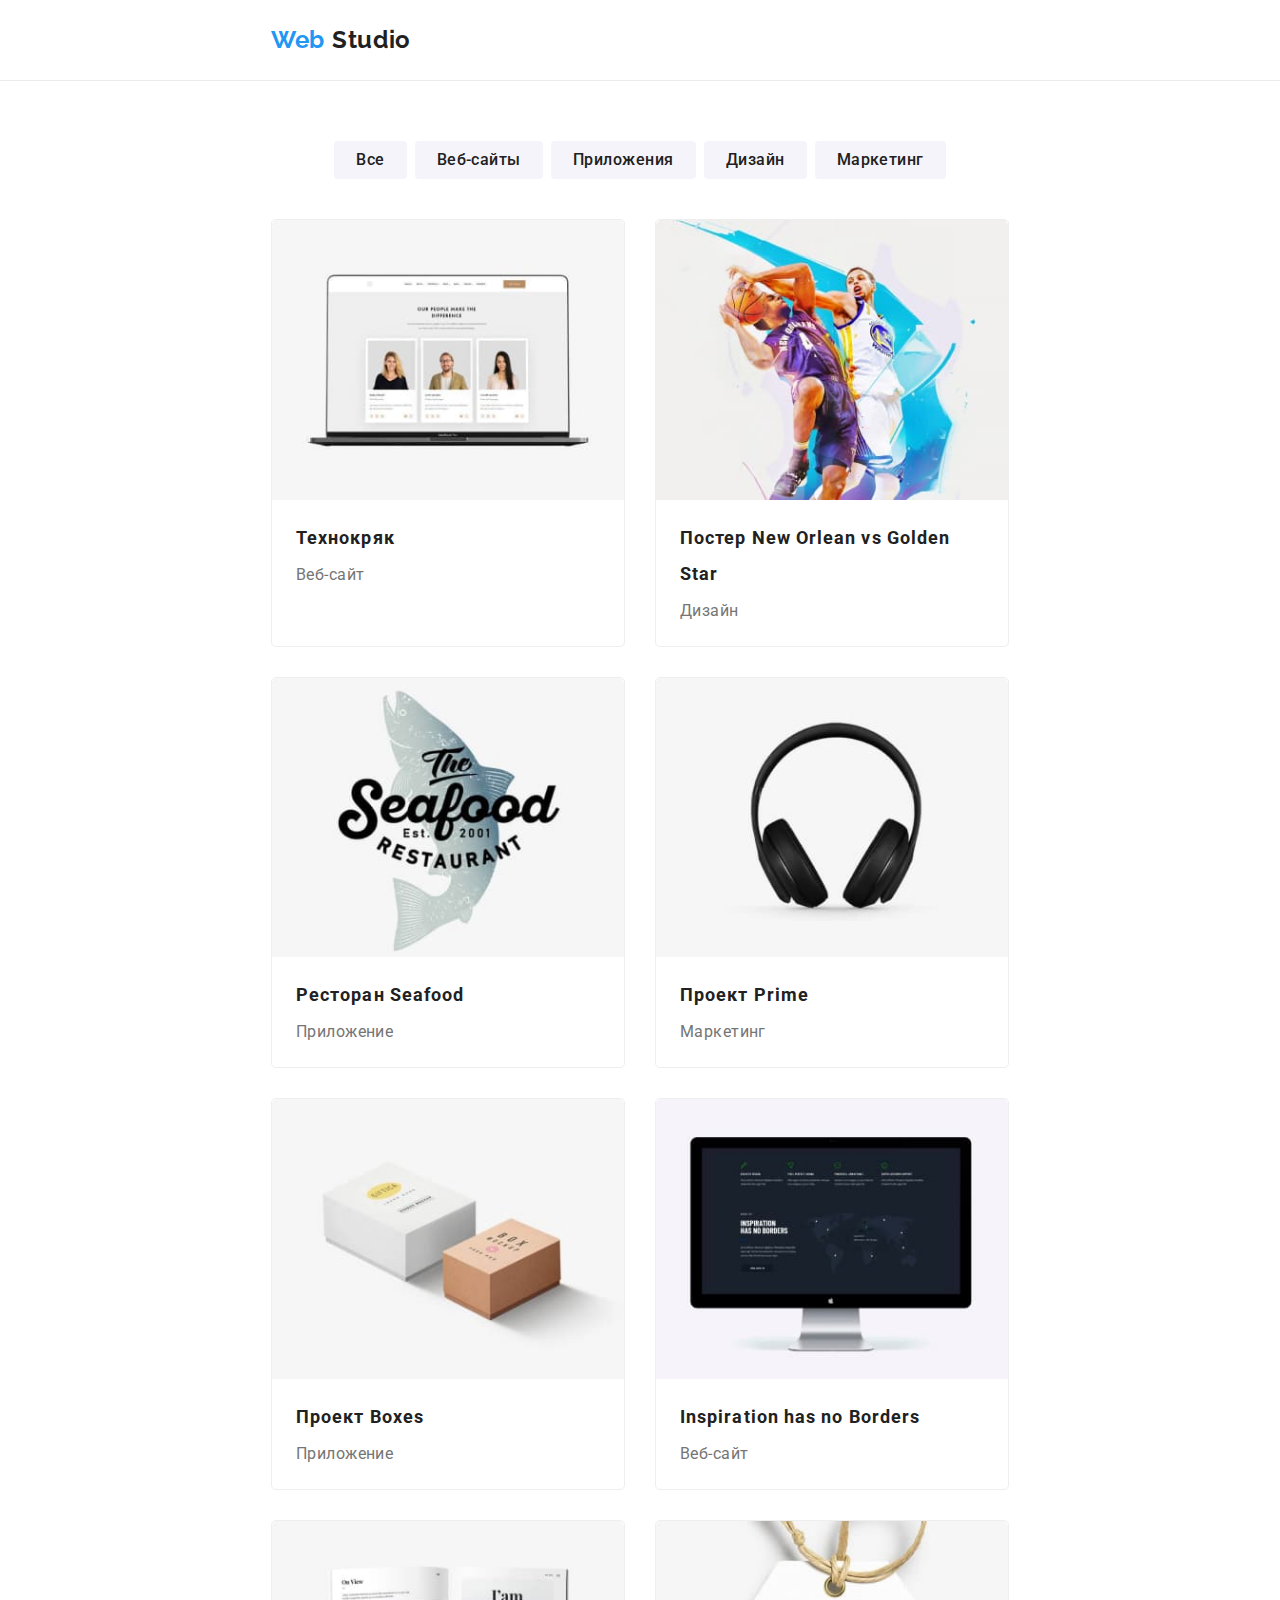
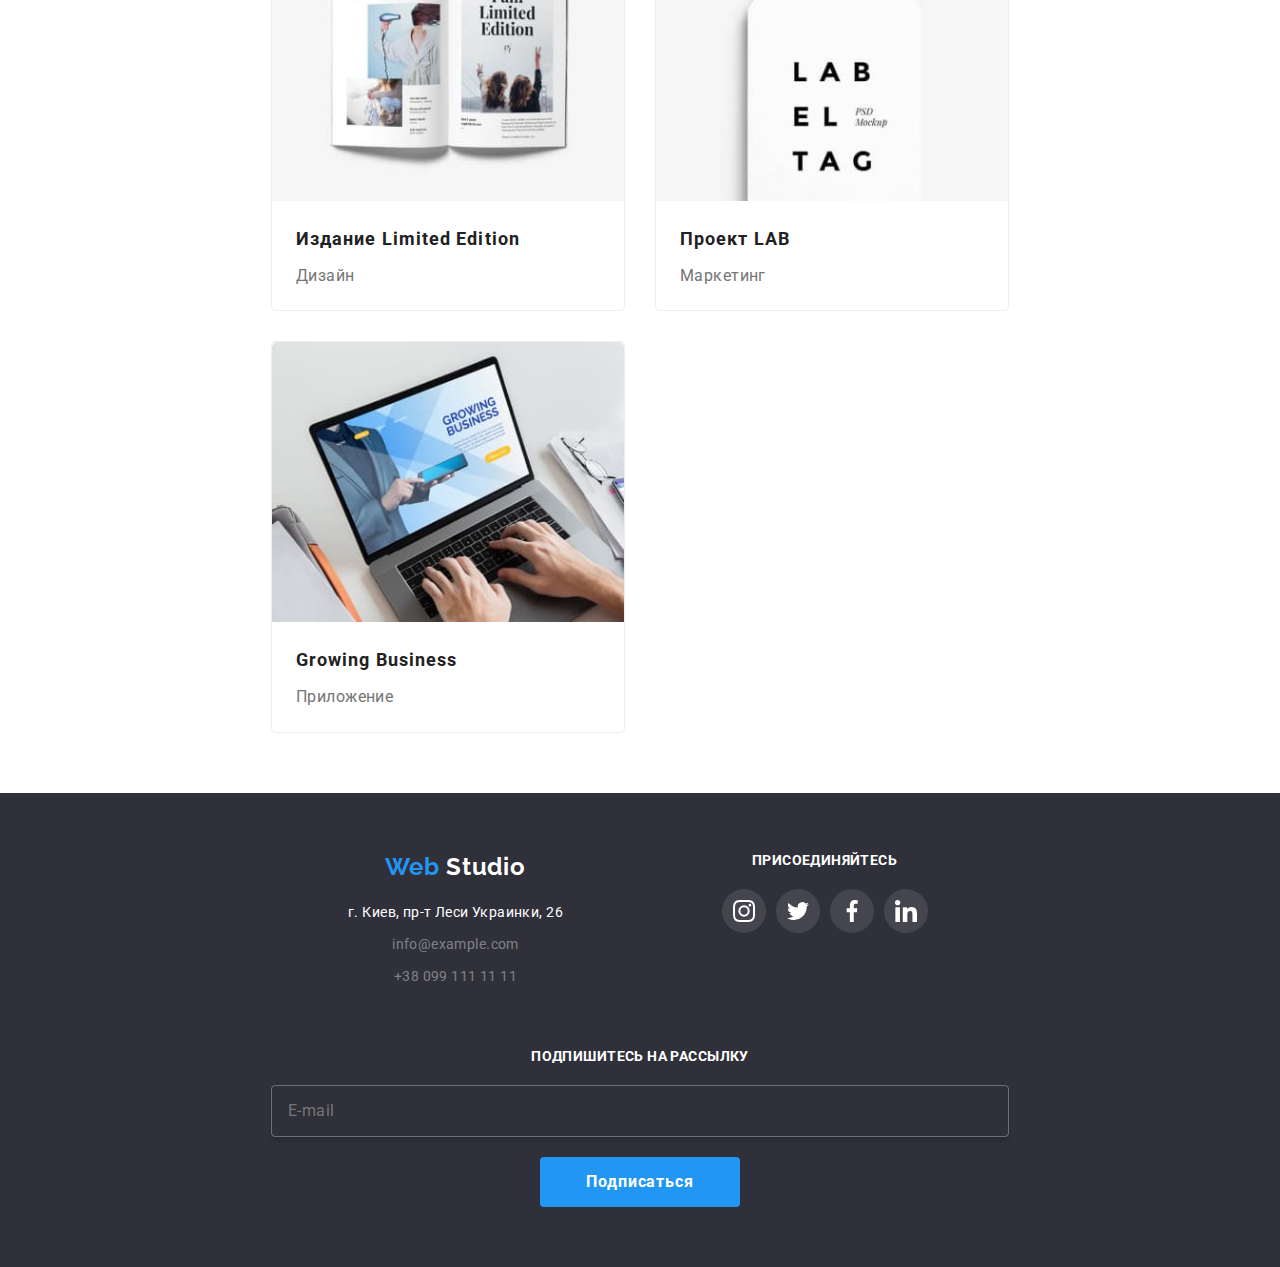
==== commit 349da46c: "make portfolio.html : mobile" ====
--- a/portfolio.html
+++ b/portfolio.html
@@ -297,7 +297,7 @@
     </main>
 
     <!-- Подвал -->
-    <footer class="page-footer">
+    <footer class="page-footer page__section">
       <div class="page__container">
         <div class="page-footer__row">
           <div class="page-footer__item">
--- a/css/main.min.css
+++ b/css/main.min.css
@@ -1,2 +1,2 @@
-*,*::before,*::after{-webkit-box-sizing:inherit;box-sizing:inherit}:root{-moz-tab-size:4;-o-tab-size:4;tab-size:4}html{-webkit-box-sizing:border-box;box-sizing:border-box;line-height:1.15;-webkit-text-size-adjust:100%}body{margin:0}body{font-family:system-ui,-apple-system,"Segoe UI",Roboto,Helvetica,Arial,sans-serif,"Apple Color Emoji","Segoe UI Emoji"}hr{height:0}abbr[title]{-webkit-text-decoration:underline dotted;text-decoration:underline dotted}b,strong{font-weight:bolder}code,kbd,samp,pre{font-family:SFMono-Regular, Consolas, "Liberation Mono", Menlo, monospace;font-size:1em}small{font-size:80%}sub,sup{font-size:75%;line-height:0;position:relative;vertical-align:baseline}sub{bottom:-0.25em}sup{top:-0.5em}button,input,optgroup,select,textarea{font-family:inherit;font-size:100%;line-height:1.15;margin:0}button,select{text-transform:none}button,[type="button"],[type="reset"],[type="submit"]{-webkit-appearance:button}button::-moz-focus-inner,[type="button"]::-moz-focus-inner,[type="reset"]::-moz-focus-inner,[type="submit"]::-moz-focus-inner{border-style:none;padding:0}button:-moz-focusring,[type="button"]:-moz-focusring,[type="reset"]:-moz-focusring,[type="submit"]:-moz-focusring{outline:1px dotted ButtonText}fieldset{padding:0.35em 0.75em 0.625em}legend{padding:0}progress{vertical-align:baseline}[type="number"]::-webkit-inner-spin-button,[type="number"]::-webkit-outer-spin-button{height:auto}[type="search"]{-webkit-appearance:textfield;outline-offset:-2px}[type="search"]::-webkit-search-decoration{-webkit-appearance:none}::-webkit-file-upload-button{-webkit-appearance:button;font:inherit}summary{display:list-item}img{display:block;max-width:100%;height:auto}a{text-decoration:none;color:inherit}h1,h2,h3,p,ul{padding-left:0;margin-top:0;margin-bottom:0}h2,h3{color:#212121;font-weight:700}li{list-style-type:none}button{border:none;cursor:pointer}.page-header__row,.page-footer__row{display:-webkit-box;display:-ms-flexbox;display:flex}.section-customers__icon{position:absolute;left:50%;top:50%;-webkit-transform:translate(-50%, -50%);transform:translate(-50%, -50%)}.section-customers__link:hover,.section-customers__link:focus{color:#2196f3}.section-customers__link{-webkit-transition-property:color;transition-property:color;-webkit-transition-duration:1000ms;transition-duration:1000ms;-webkit-transition-timing-function:cubic-bezier(0.4, 0, 0.2, 1);transition-timing-function:cubic-bezier(0.4, 0, 0.2, 1);-webkit-transition-delay:0ms;transition-delay:0ms}.form-subscribe__submit,.section-hero__btn,.social-list__link:hover,.portfolio-filter__button:hover,.social-list__link:focus,.portfolio-filter__button:focus{background-color:#2196f3;color:#fff}.social-list__link,.portfolio-filter__button{-webkit-transition-property:all;transition-property:all;-webkit-transition-duration:1000ms;transition-duration:1000ms;-webkit-transition-timing-function:cubic-bezier(0.4, 0, 0.2, 1);transition-timing-function:cubic-bezier(0.4, 0, 0.2, 1);-webkit-transition-delay:0ms;transition-delay:0ms}.form-subscribe__input-text{border-radius:4px;background-color:transparent;letter-spacing:0.03em}.form-subscribe__submit,.section-hero__btn{display:inline-block;min-width:200px;padding:10px 32px;border-radius:4px;font-size:16px;font-weight:700;line-height:1.87;text-align:center;letter-spacing:0.06em}.portfolio-filter__button{display:block;padding:6px 22px;border-radius:4px;color:#212121;background-color:#f5f4fa;font-family:Roboto;font-style:normal;font-weight:500;font-size:16px;line-height:1.63;text-align:center;letter-spacing:0.03em}.portfolio-filter__button:hover,.portfolio-filter__button:focus{-webkit-box-shadow:0px 2px 2px rgba(0,0,0,0.12),0px 1px 2px rgba(0,0,0,0.08),0px 3px 1px rgba(0,0,0,0.1);box-shadow:0px 2px 2px rgba(0,0,0,0.12),0px 1px 2px rgba(0,0,0,0.08),0px 3px 1px rgba(0,0,0,0.1)}.section-features,.section-team__list,.section-customers__list,.portfolio-list{margin-left:-15px;margin-right:-15px;margin-top:-30px;margin-bottom:-30px}.section-features__item,.section-team__item,.team-cart,.section-customers__item,.portfolio-list__item{margin-left:15px;margin-right:15px;margin-top:30px;margin-bottom:30px}.page{margin:0;color:#757575;background-color:#fff;font-family:"Roboto",sans-serif;font-size:14px;font-weight:400;letter-spacing:.03em}.page__container{max-width:1200px;margin:0 auto;padding-left:15px;padding-right:15px}.page__section{padding-top:60px;padding-bottom:60px}.page__section-title{padding-bottom:30px;font-size:28px;line-height:1.17;text-align:center}.page-header{border-bottom:1px solid #ececec}.page-header__row{min-height:60px;-webkit-box-align:center;-ms-flex-align:center;align-items:center}.logo{display:inline-block;font-family:"Raleway",sans-serif;font-size:24px;font-weight:700;letter-spacing:.03em;line-height:1.17;color:#212121}.logo__accent{color:#2196f3}.page-footer{background-color:#2f303a;padding-top:60px;padding-bottom:60px}.page-footer--pale{color:#fff}.page-footer__row{-webkit-box-orient:vertical;-webkit-box-direction:normal;-ms-flex-direction:column;flex-direction:column}.page-footer__item{text-align:center}.page-footer__item:not(:last-child){margin-bottom:60px}.page-footer__subject{display:block;margin-bottom:20px;font-weight:700;line-height:1.14;text-transform:uppercase}.page-footer__logo{color:#fff;margin-bottom:20px}.address{color:rgba(255,255,255,0.4);line-height:1.71;font-style:normal}.address__item{display:block}.address__item:not(:last-child){margin-bottom:8px}.social-list{display:-webkit-box;display:-ms-flexbox;display:flex;-webkit-box-pack:center;-ms-flex-pack:center;justify-content:center;padding-left:0px;margin-left:-5px;margin-right:-5px}.social-list__item{margin-left:5px;margin-right:5px}.social-list__link{display:block;width:44px;height:44px;padding:11px;border-radius:22px;color:#afb1b8}.social-list__link--on-dark{background-color:rgba(255,255,255,0.1);color:#fff}.social-list__icon{fill:currentColor;width:22px;height:22px}.form-subscribe{margin-left:-6px;margin-right:-6px}.form-subscribe__input-text{display:block;width:100%;margin-bottom:20px;padding:15px 16px;font-size:16px;line-height:1.25;color:rgba(255,255,255,0.6);border:1px solid rgba(255,255,255,0.3);-webkit-box-shadow:0px 4px 4px rgba(0,0,0,0.15);box-shadow:0px 4px 4px rgba(0,0,0,0.15)}.form-subscribe__submit{margin-left:6px;margin-right:6px}.section-hero{padding:118px 60px;background-image:-webkit-gradient(linear, left top, left bottom, from(rgba(47,48,58,0.8)), to(rgba(47,48,58,0.8))),url("../images/hero-image/hero-image.jpg");background-image:linear-gradient(rgba(47,48,58,0.8), rgba(47,48,58,0.8)),url("../images/hero-image/hero-image.jpg");background-position:center;background-size:cover;background-color:rgba(47,48,58,0.8);text-align:center}.section-hero__title{margin:0 auto 30px;font-weight:900;font-size:26px;line-height:1.62;letter-spacing:0.06em;text-transform:uppercase;color:#fff}.section-features__icon-box{padding:25px;margin-bottom:30px;background-color:#f5f4fa}.section-features__icon{width:70px;height:70px;display:block;margin-left:auto;margin-right:auto}.section-features__subject{margin-bottom:10px;font-size:14px;line-height:1.14;text-transform:uppercase;text-align:center}.section-features__text{line-height:1.71}.section-activity{display:none}.section-team{background-color:#f5f4fa}.team-cart{padding-bottom:24px;background-color:#fff;border-radius:4px;-webkit-box-shadow:0px 2px 1px rgba(0,0,0,0.2),0px 1px 1px rgba(0,0,0,0.14),0px 1px 3px rgba(0,0,0,0.12);box-shadow:0px 2px 1px rgba(0,0,0,0.2),0px 1px 1px rgba(0,0,0,0.14),0px 1px 3px rgba(0,0,0,0.12);text-align:center}.team-cart__icon{margin-bottom:30px}.team-cart__title{margin-bottom:10px;font-weight:500;font-size:16px;line-height:1.19}.team-cart__role{margin-bottom:16px;font-size:16px;line-height:1.19}.section-customers__list{display:-webkit-box;display:-ms-flexbox;display:flex;-ms-flex-wrap:wrap;flex-wrap:wrap}.section-customers__item{min-width:calc(50% - 30px)}.section-customers__link{position:relative;display:block;min-height:90px;border:1px solid;border-radius:4px;color:#afb1b8}.section-customers__icon{fill:currentColor}.portfolio-filter{display:-webkit-box;display:-ms-flexbox;display:flex;-ms-flex-wrap:wrap;flex-wrap:wrap;padding-bottom:50px;margin:-7.5px -4px}.portfolio-filter__button{margin:7.5px 4px}.portfolio-cart__thumb{position:relative;overflow:hidden}.portfolio-cart__link{display:block;height:100%;border-radius:5px;border:1px solid #eee}.portfolio-cart__link:hover,.portfolio-cart__link:focus{-webkit-box-shadow:1px 4px 6px rgba(0,0,0,0.16),0px 4px 4px rgba(0,0,0,0.06),0px 1px 1px rgba(0,0,0,0.12);box-shadow:1px 4px 6px rgba(0,0,0,0.16),0px 4px 4px rgba(0,0,0,0.06),0px 1px 1px rgba(0,0,0,0.12)}.portfolio-cart__icon{border-top-right-radius:5px;border-top-left-radius:5px}.portfolio-cart__cell{padding:20px 24px}.portfolio-cart__title{margin-bottom:4px;font-size:18px;line-height:2;letter-spacing:0.06em}.portfolio-cart__text{position:absolute;top:0;left:0;display:-webkit-box;display:-ms-flexbox;display:flex;-webkit-box-align:center;-ms-flex-align:center;align-items:center;width:100%;height:100%;padding:24px;border-top-left-radius:5px;border-top-right-radius:5px;font-size:18px;line-height:1.56;color:transparent;background-color:rgba(33,150,243,0.9);-webkit-transform:translateY(101%);transform:translateY(101%);-webkit-transition:color 250ms cubic-bezier(0.4, 0, 0.2, 1) 150ms,-webkit-transform 250ms cubic-bezier(0.4, 0, 0.2, 1);transition:color 250ms cubic-bezier(0.4, 0, 0.2, 1) 150ms,-webkit-transform 250ms cubic-bezier(0.4, 0, 0.2, 1);transition:transform 250ms cubic-bezier(0.4, 0, 0.2, 1),color 250ms cubic-bezier(0.4, 0, 0.2, 1) 150ms;transition:transform 250ms cubic-bezier(0.4, 0, 0.2, 1),color 250ms cubic-bezier(0.4, 0, 0.2, 1) 150ms,-webkit-transform 250ms cubic-bezier(0.4, 0, 0.2, 1)}.portfolio-cart__link:hover .portfolio-cart__text,.portfolio-cart__link:focus .portfolio-cart__text{-webkit-transform:translateY(1px);transform:translateY(1px);color:#fff}.portfolio-cart__tag{font-size:16px;line-height:1.87}
+*,*::before,*::after{-webkit-box-sizing:inherit;box-sizing:inherit}:root{-moz-tab-size:4;-o-tab-size:4;tab-size:4}html{-webkit-box-sizing:border-box;box-sizing:border-box;line-height:1.15;-webkit-text-size-adjust:100%}body{margin:0}body{font-family:system-ui,-apple-system,"Segoe UI",Roboto,Helvetica,Arial,sans-serif,"Apple Color Emoji","Segoe UI Emoji"}hr{height:0}abbr[title]{-webkit-text-decoration:underline dotted;text-decoration:underline dotted}b,strong{font-weight:bolder}code,kbd,samp,pre{font-family:SFMono-Regular, Consolas, "Liberation Mono", Menlo, monospace;font-size:1em}small{font-size:80%}sub,sup{font-size:75%;line-height:0;position:relative;vertical-align:baseline}sub{bottom:-0.25em}sup{top:-0.5em}button,input,optgroup,select,textarea{font-family:inherit;font-size:100%;line-height:1.15;margin:0}button,select{text-transform:none}button,[type="button"],[type="reset"],[type="submit"]{-webkit-appearance:button}button::-moz-focus-inner,[type="button"]::-moz-focus-inner,[type="reset"]::-moz-focus-inner,[type="submit"]::-moz-focus-inner{border-style:none;padding:0}button:-moz-focusring,[type="button"]:-moz-focusring,[type="reset"]:-moz-focusring,[type="submit"]:-moz-focusring{outline:1px dotted ButtonText}fieldset{padding:0.35em 0.75em 0.625em}legend{padding:0}progress{vertical-align:baseline}[type="number"]::-webkit-inner-spin-button,[type="number"]::-webkit-outer-spin-button{height:auto}[type="search"]{-webkit-appearance:textfield;outline-offset:-2px}[type="search"]::-webkit-search-decoration{-webkit-appearance:none}::-webkit-file-upload-button{-webkit-appearance:button;font:inherit}summary{display:list-item}img{display:block;max-width:100%;height:auto}a{text-decoration:none;color:inherit}h1,h2,h3,p,ul{padding-left:0;margin-top:0;margin-bottom:0}h2,h3{color:#212121;font-weight:700}li{list-style-type:none}button{border:none;cursor:pointer}.section-customers__icon{position:absolute;left:50%;top:50%;-webkit-transform:translate(-50%, -50%);transform:translate(-50%, -50%)}.checkbox__native{position:absolute;width:1px;height:1px;margin:-1px;border:0;padding:0;clip:rect(0 0 0 0);overflow:hidden}.checkbox__icon,.section-customers__link:hover,.section-customers__link:focus{color:#2196f3}.section-customers__link{-webkit-transition-property:color;transition-property:color;-webkit-transition-duration:1000ms;transition-duration:1000ms;-webkit-transition-timing-function:cubic-bezier(0.4, 0, 0.2, 1);transition-timing-function:cubic-bezier(0.4, 0, 0.2, 1);-webkit-transition-delay:0ms;transition-delay:0ms}.form-subscribe__submit,.section-hero__btn,.form-order-service__submit,.social-list__link:hover,.portfolio-filter__button:hover,.social-list__link:focus,.portfolio-filter__button:focus{background-color:#2196f3;color:#fff}.social-list__link,.portfolio-filter__button{-webkit-transition-property:color, background;transition-property:color, background;-webkit-transition-duration:1000ms;transition-duration:1000ms;-webkit-transition-timing-function:cubic-bezier(0.4, 0, 0.2, 1);transition-timing-function:cubic-bezier(0.4, 0, 0.2, 1);-webkit-transition-delay:0ms;transition-delay:0ms}.form-subscribe__submit,.section-hero__btn,.form-order-service__submit{display:inline-block;min-width:200px;padding:10px 32px;border-radius:4px;font-size:16px;font-weight:700;line-height:1.87;text-align:center;letter-spacing:0.06em}.portfolio-filter__button{display:block;padding:6px 22px;border-radius:4px;color:#212121;background-color:#f5f4fa;font-family:Roboto;font-style:normal;font-weight:500;font-size:16px;line-height:1.63;text-align:center;letter-spacing:0.03em}.portfolio-filter__button:hover,.portfolio-filter__button:focus{-webkit-box-shadow:0px 2px 2px rgba(0,0,0,0.12),0px 1px 2px rgba(0,0,0,0.08),0px 3px 1px rgba(0,0,0,0.1);box-shadow:0px 2px 2px rgba(0,0,0,0.12),0px 1px 2px rgba(0,0,0,0.08),0px 3px 1px rgba(0,0,0,0.1)}.section-features,.section-team__list,.section-customers__list,.portfolio-list{margin-left:-15px;margin-right:-15px;margin-bottom:-30px}.section-features__item,.section-team__item,.team-cart,.section-customers__item,.portfolio-list__item{margin-left:15px;margin-right:15px;margin-bottom:30px}.page{margin:0;color:#757575;background-color:#fff;font-family:"Roboto",sans-serif;font-size:14px;font-weight:400;letter-spacing:.03em}.page__container{max-width:1200px;margin:0 auto;padding-left:15px;padding-right:15px}@media screen and (min-width: 480px){.page__container{max-width:480px}}@media screen and (min-width: 768px){.page__container{max-width:768px}}.page__section{padding-top:60px;padding-bottom:60px}.page__section-title{padding-bottom:30px;font-size:28px;line-height:1.17;text-align:center}.page-header{border-bottom:1px solid #ececec}.page-header__row{min-height:60px;display:-webkit-box;display:-ms-flexbox;display:flex;-webkit-box-align:center;-ms-flex-align:center;align-items:center}@media screen and (min-width: 768px){.page-header__row{min-height:80px}}.logo{display:inline-block;font-family:"Raleway",sans-serif;font-size:24px;font-weight:700;letter-spacing:.03em;line-height:1.17;color:#212121}.logo__accent{color:#2196f3}.page-footer{background-color:#2f303a}.page-footer--pale{color:#fff}@media screen and (min-width: 768px){.page-footer__row{display:-webkit-box;display:-ms-flexbox;display:flex;-ms-flex-wrap:wrap;flex-wrap:wrap;-webkit-box-pack:center;-ms-flex-pack:center;justify-content:center}}.page-footer__item{text-align:center}.page-footer__item:not(:last-child){margin-bottom:60px}@media screen and (min-width: 768px){.page-footer__item{-ms-flex-preferred-size:50%;flex-basis:50%}.page-footer__item:last-child{-webkit-box-flex:1;-ms-flex-positive:1;flex-grow:1}}.page-footer__subject{display:block;margin-bottom:20px;font-weight:700;line-height:1.14;text-transform:uppercase}.page-footer__logo{color:#fff;margin-bottom:20px}.address{color:rgba(255,255,255,0.4);line-height:1.71;font-style:normal}.address__item{display:block}.address__item:not(:last-child){margin-bottom:8px}.social-list{display:-webkit-box;display:-ms-flexbox;display:flex;-webkit-box-pack:center;-ms-flex-pack:center;justify-content:center;padding-left:0px;margin-left:-5px;margin-right:-5px}.social-list__item{margin-left:5px;margin-right:5px}.social-list__link{display:block;width:44px;height:44px;padding:11px;border-radius:22px;color:#afb1b8}.social-list__link--on-dark{background-color:rgba(255,255,255,0.1);color:#fff}.social-list__icon{fill:currentColor;width:22px;height:22px}.form-subscribe__input-text,.form-order-service__input-text{border-radius:4px;background-color:transparent;letter-spacing:0.03em}.checkbox{position:relative;display:block;width:15px;height:15px;border:2px solid #212121;border-radius:2px}.checkbox__icon{width:inherit;height:inherit;cursor:pointer;margin-top:-2px;margin-left:-2px;opacity:0}.checkbox__native:checked ~ .checkbox__icon{opacity:1}.policy-agreement{display:-webkit-box;display:-ms-flexbox;display:flex;-webkit-box-align:center;-ms-flex-align:center;align-items:center;padding:20px 11px 30px}.policy-agreement__warning{text-align:left;padding-left:9px;line-height:1.71}.policy-agreement__rules-link{white-space:nowrap;text-decoration:underline;text-transform:capitalize;color:#2196f3}.form-subscribe__input-text{display:block;width:100%;margin-bottom:20px;padding:15px 16px;font-size:16px;line-height:1.25;color:rgba(255,255,255,0.6);border:1px solid rgba(255,255,255,0.3);-webkit-box-shadow:0px 4px 4px rgba(0,0,0,0.15);box-shadow:0px 4px 4px rgba(0,0,0,0.15)}.form-subscribe__submit{margin-left:6px;margin-right:6px}.section-hero{padding:118px 60px;background-image:-webkit-gradient(linear, left top, left bottom, from(rgba(47,48,58,0.8)), to(rgba(47,48,58,0.8))),url("../images/hero-image/hero-image.jpg");background-image:linear-gradient(rgba(47,48,58,0.8), rgba(47,48,58,0.8)),url("../images/hero-image/hero-image.jpg");background-position:center;background-size:cover;background-color:rgba(47,48,58,0.8);text-align:center}.section-hero__title{margin:0 auto 30px;font-weight:900;font-size:26px;line-height:1.62;letter-spacing:0.06em;text-transform:uppercase;color:#fff}@media screen and (min-width: 768px){.section-features{display:-webkit-box;display:-ms-flexbox;display:flex;-ms-flex-wrap:wrap;flex-wrap:wrap}}@media screen and (min-width: 768px){.section-features__item{width:calc((100% - 2 * 30px) / 2)}}.section-features__icon-box{padding:25px;margin-bottom:30px;background-color:#f5f4fa}.section-features__icon{width:70px;height:70px;display:block;margin-left:auto;margin-right:auto}.section-features__subject{margin-bottom:10px;font-size:14px;line-height:1.14;text-transform:uppercase;text-align:center}@media screen and (min-width: 768px){.section-features__subject{text-align:left}}.section-features__text{line-height:1.71}.section-activity{display:none}.section-team{background-color:#f5f4fa}@media screen and (min-width: 768px){.section-team__list{display:-webkit-box;display:-ms-flexbox;display:flex;-ms-flex-wrap:wrap;flex-wrap:wrap}}@media screen and (min-width: 768px){.section-team__item{width:calc((100% - 2 * 30px) / 2)}}.team-cart{padding-bottom:24px;background-color:#fff;border-radius:4px;-webkit-box-shadow:0px 2px 1px rgba(0,0,0,0.2),0px 1px 1px rgba(0,0,0,0.14),0px 1px 3px rgba(0,0,0,0.12);box-shadow:0px 2px 1px rgba(0,0,0,0.2),0px 1px 1px rgba(0,0,0,0.14),0px 1px 3px rgba(0,0,0,0.12);text-align:center}.team-cart__icon{margin-bottom:30px}.team-cart__title{margin-bottom:10px;font-weight:500;font-size:16px;line-height:1.19}.team-cart__role{margin-bottom:16px;font-size:16px;line-height:1.19}.section-customers__list{display:-webkit-box;display:-ms-flexbox;display:flex;-ms-flex-wrap:wrap;flex-wrap:wrap;-webkit-box-pack:justify;-ms-flex-pack:justify;justify-content:space-between}.section-customers__item{min-width:calc((100% - 2 * 30px) / 2)}@media screen and (min-width: 768px){.section-customers__item{min-width:calc((100% - 3 * 30px) / 3)}}.section-customers__link{position:relative;display:block;min-height:90px;border:1px solid;border-radius:4px;color:#afb1b8}.section-customers__icon{fill:currentColor}.portfolio-filter{display:-webkit-box;display:-ms-flexbox;display:flex;-ms-flex-wrap:wrap;flex-wrap:wrap;padding-bottom:40px;margin:0 -4px -7.5px}@media screen and (min-width: 768px){.portfolio-filter{-webkit-box-pack:center;-ms-flex-pack:center;justify-content:center}}.portfolio-filter__button{margin:0 4px 7.5px}@media screen and (min-width: 768px){.portfolio-list{display:-webkit-box;display:-ms-flexbox;display:flex;-ms-flex-wrap:wrap;flex-wrap:wrap}.portfolio-list__item{width:calc((100% - 30px * 2) / 2)}}.portfolio-cart__thumb{position:relative;overflow:hidden}.portfolio-cart__link{display:block;height:100%;border-radius:5px;border:1px solid #eee}.portfolio-cart__link:hover,.portfolio-cart__link:focus{-webkit-box-shadow:1px 4px 6px rgba(0,0,0,0.16),0px 4px 4px rgba(0,0,0,0.06),0px 1px 1px rgba(0,0,0,0.12);box-shadow:1px 4px 6px rgba(0,0,0,0.16),0px 4px 4px rgba(0,0,0,0.06),0px 1px 1px rgba(0,0,0,0.12)}.portfolio-cart__icon{border-top-right-radius:5px;border-top-left-radius:5px}.portfolio-cart__cell{padding:20px 24px}.portfolio-cart__title{margin-bottom:4px;font-size:18px;line-height:2;letter-spacing:0.06em}.portfolio-cart__text{position:absolute;top:0;left:0;display:-webkit-box;display:-ms-flexbox;display:flex;-webkit-box-align:center;-ms-flex-align:center;align-items:center;width:100%;height:100%;padding:24px;border-top-left-radius:5px;border-top-right-radius:5px;font-size:18px;line-height:1.56;color:transparent;background-color:rgba(33,150,243,0.9);-webkit-transform:translateY(101%);transform:translateY(101%);-webkit-transition:color 250ms cubic-bezier(0.4, 0, 0.2, 1) 150ms,-webkit-transform 250ms cubic-bezier(0.4, 0, 0.2, 1);transition:color 250ms cubic-bezier(0.4, 0, 0.2, 1) 150ms,-webkit-transform 250ms cubic-bezier(0.4, 0, 0.2, 1);transition:transform 250ms cubic-bezier(0.4, 0, 0.2, 1),color 250ms cubic-bezier(0.4, 0, 0.2, 1) 150ms;transition:transform 250ms cubic-bezier(0.4, 0, 0.2, 1),color 250ms cubic-bezier(0.4, 0, 0.2, 1) 150ms,-webkit-transform 250ms cubic-bezier(0.4, 0, 0.2, 1)}.portfolio-cart__link:hover .portfolio-cart__text,.portfolio-cart__link:focus .portfolio-cart__text{-webkit-transform:translateY(1px);transform:translateY(1px);color:#fff}.portfolio-cart__tag{font-size:16px;line-height:1.87}.backdrop{position:fixed;top:0;left:0;width:100%;height:100%;overflow-y:auto;padding:93px 15px;background-color:rgba(0,0,0,0.5);opacity:1;-webkit-transition-property:opacity;transition-property:opacity;-webkit-transition-duration:1000ms;transition-duration:1000ms;-webkit-transition-timing-function:cubic-bezier(0.4, 0, 0.2, 1);transition-timing-function:cubic-bezier(0.4, 0, 0.2, 1);-webkit-transition-delay:0ms;transition-delay:0ms}.backdrop.is-hidden{opacity:0;pointer-events:none}@media screen and (min-width: 481px) and (min-height: 768px){.backdrop.is-hidden .modal{-webkit-transform:translate(-50%, -30%);transform:translate(-50%, -30%)}}.blur{-webkit-filter:blur(3px);filter:blur(3px);-webkit-transition-property:-webkit-filter;transition-property:-webkit-filter;transition-property:filter;transition-property:filter, -webkit-filter;-webkit-transition-duration:2000ms;transition-duration:2000ms;-webkit-transition-timing-function:linear;transition-timing-function:linear;-webkit-transition-delay:0ms;transition-delay:0ms}.modal-open{overflow:hidden}.modal{position:relative;max-width:450px;margin:0 auto;padding:40px;border-radius:4px;background-color:#fff;-webkit-box-shadow:0px 2px 1px rgba(0,0,0,0.2),0px 1px 1px rgba(0,0,0,0.14),0px 1px 3px rgba(0,0,0,0.12);box-shadow:0px 2px 1px rgba(0,0,0,0.2),0px 1px 1px rgba(0,0,0,0.14),0px 1px 3px rgba(0,0,0,0.12)}@media screen and (min-width: 481px) and (min-height: 768px){.modal{-webkit-transition-property:-webkit-transform;transition-property:-webkit-transform;transition-property:transform;transition-property:transform, -webkit-transform;-webkit-transition-duration:1000ms;transition-duration:1000ms;-webkit-transition-timing-function:cubic-bezier(0.4, 0, 0.2, 1);transition-timing-function:cubic-bezier(0.4, 0, 0.2, 1);-webkit-transition-delay:0ms;transition-delay:0ms;position:absolute;top:50%;left:50%;-webkit-transform:translate(-50%, -50%);transform:translate(-50%, -50%);min-width:450px}}.modal__close{position:absolute;top:8px;right:8px;font-size:0;padding:0;margin:0;display:block;min-width:30px;min-height:30px;border-radius:50%;background-color:#fff;-webkit-box-shadow:0px 2px 1px rgba(0,0,0,0.2),0px 1px 1px rgba(0,0,0,0.14),0px 1px 3px rgba(0,0,0,0.12);box-shadow:0px 2px 1px rgba(0,0,0,0.2),0px 1px 1px rgba(0,0,0,0.14),0px 1px 3px rgba(0,0,0,0.12)}.modal__close::before,.modal__close::after{content:"";position:absolute;top:50%;left:50%;display:block;width:15px;height:2px;background-color:#212121;-webkit-transition-property:-webkit-transform;transition-property:-webkit-transform;transition-property:transform;transition-property:transform, -webkit-transform;-webkit-transition-duration:1000ms;transition-duration:1000ms;-webkit-transition-timing-function:cubic-bezier(0.4, 0, 0.2, 1);transition-timing-function:cubic-bezier(0.4, 0, 0.2, 1);-webkit-transition-delay:0ms;transition-delay:0ms}.modal__close::before{-webkit-transform:translate(-50%, -50%) rotate(45deg);transform:translate(-50%, -50%) rotate(45deg)}.modal__close::after{-webkit-transform:translate(-50%, -50%) rotate(-45deg);transform:translate(-50%, -50%) rotate(-45deg)}.modal__close:hover::before,.modal close:hover::after{-webkit-transform:translate(-50%, -50%) rotate(0);transform:translate(-50%, -50%) rotate(0)}.form-order-service{text-align:center}.form-order-service__subject{font-size:20px;line-height:1.5;color:#212121}.form-order-service__label{position:relative;display:block;padding-top:28px}.form-order-service__icon{position:absolute;top:40px;left:16px;width:18px;height:18px;fill:currentColor;color:#212121;-webkit-transition-property:color;transition-property:color;-webkit-transition-duration:1000ms;transition-duration:1000ms;-webkit-transition-timing-function:cubic-bezier(0.4, 0, 0.2, 1);transition-timing-function:cubic-bezier(0.4, 0, 0.2, 1);-webkit-transition-delay:0ms;transition-delay:0ms}.form-order-service__input-text{width:100%;padding:12px 18px 12px 42px;border:1px solid rgba(33,33,33,0.2)}.form-order-service__input-text:focus:invalid{outline-color:orange}.form-order-service__input-text:focus:invalid ~ .form-order-service__icon,.form-order-service__input-text:not(:placeholder-shown):invalid ~ .form-order-service__icon{color:orange}.form-order-service__input-text:focus ~ .form-order-service__label-text,.form-order-service__input-text:not(:placeholder-shown) ~ .form-order-service__label-text{-webkit-transform:translate(-26px, calc(-17px - 100%));transform:translate(-26px, calc(-17px - 100%));font-size:12px;line-height:1.17;letter-spacing:0.01em;color:#2196f3;-webkit-animation-name:move-label;animation-name:move-label;-webkit-animation-duration:250ms;animation-duration:250ms;-webkit-animation-timing-function:cubic-bezier(0.4, 0, 0.2, 1);animation-timing-function:cubic-bezier(0.4, 0, 0.2, 1)}.form-order-service__input-text:focus ~ .form-order-service__label-text.textarea,.form-order-service__input-text:not(:placeholder-shown) ~ .form-order-service__label-text.textarea{-webkit-transform:translate(0, calc(-17px - 100%));transform:translate(0, calc(-17px - 100%))}.form-order-service__input-text:focus ~ .form-order-service__icon,.form-order-service__input-text:not(:placeholder-shown) ~ .form-order-service__icon{color:#2196f3}.form-order-service__input-text.textarea{padding:12px 16px;resize:none}.form-order-service__label-text{position:absolute;top:42px;left:42px}.form-order-service__label-text.textarea{left:16px}@-webkit-keyframes move-label{0%{color:transparent}100%{color:#2196f3}}@keyframes move-label{0%{color:transparent}100%{color:#2196f3}}
 /*# sourceMappingURL=main.min.css.map */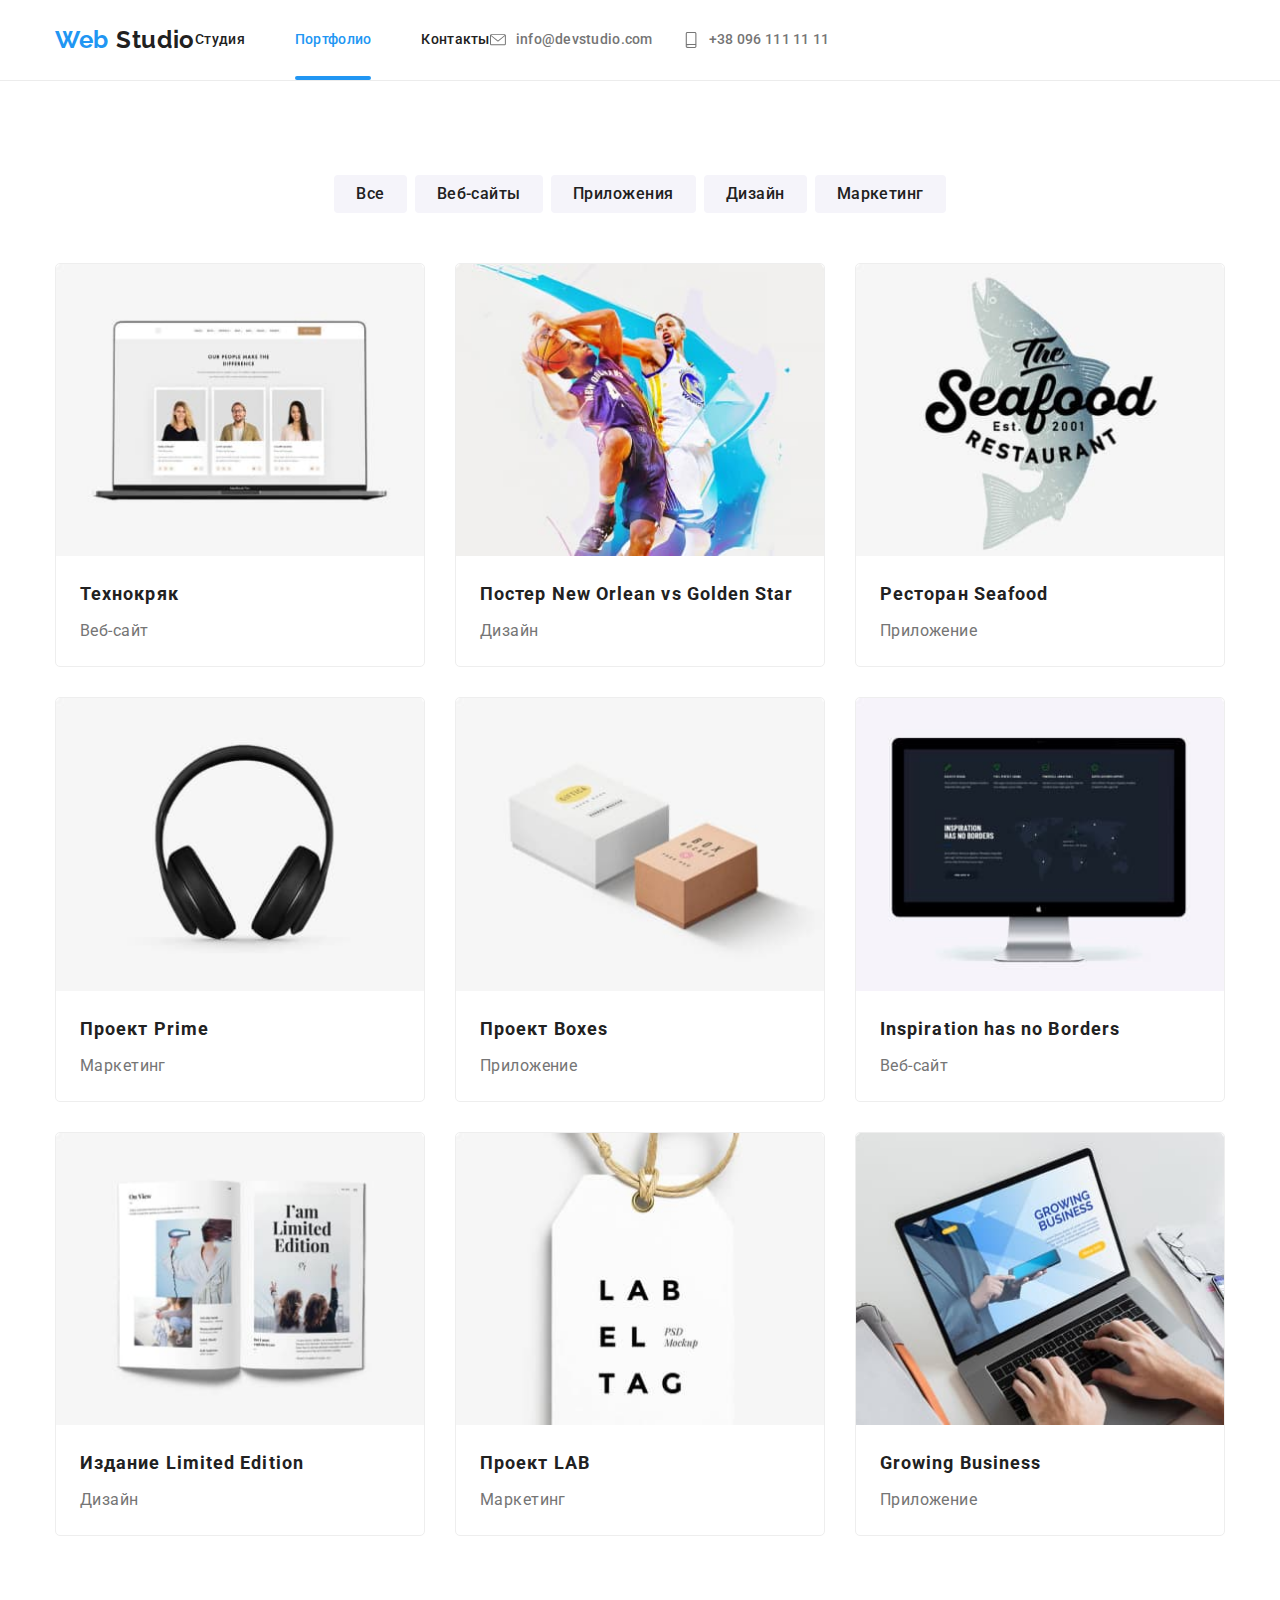
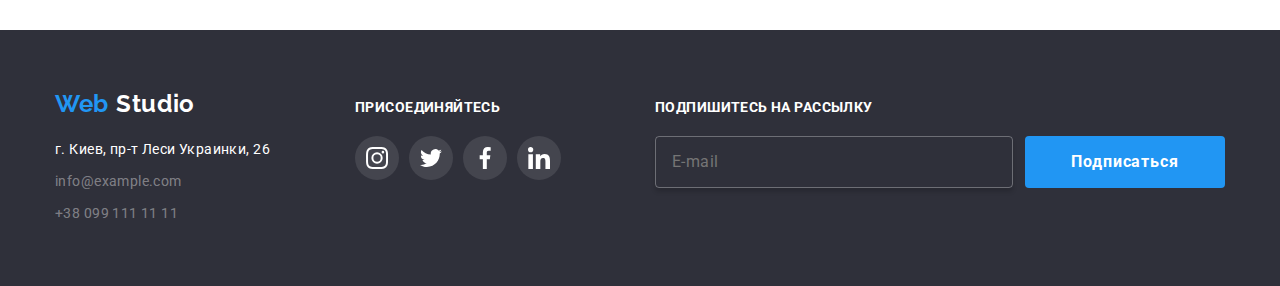
==== commit 4cbbae35: "make .page-header responsive menu" ====
--- a/portfolio.html
+++ b/portfolio.html
@@ -17,51 +17,44 @@
     <!-- Шапка сайта -->
     <header class="page-header">
       <div class="page-header__row page__container">
-        <a class="logo" href="./index.html"
+        <a class="logo page-header__logo" href="./index.html"
           ><span class="logo__accent">Web</span> Studio</a
         >
 
-        <!-- <nav class="navigation">
-                  <ul class="site-nav">
-                    <li class="site-nav__item">
-                      <a
-                        class="current site-nav__link accent-hover"
-                        href="./index.html"
-                        >Студия</a
-                      >
-                    </li>
-                    <li class="site-nav__item">
-                      <a class="site-nav__link accent-hover" href="./portfolio.html"
-                        >Портфолио</a
-                      >
-                    </li>
-                    <li class="site-nav__item">
-                      <a class="site-nav__link accent-hover" href="#">Контакты</a>
-                    </li>
-                  </ul>
-                </nav>
-      
-                <ul class="contact-us grid-row">
-                  <li class="grid-item">
-                    <a
-                      class="contact-us__link accent-hover"
-                      href="mailto:info@devstudio.com"
-                    >
-                      <svg class="contact-us__icon">
-                        <use href="./images/svg-images.svg#contacts-icon-mail"></use>
-                      </svg>
-                      <span>info@devstudio.com</span>
-                    </a>
-                  </li>
-                  <li class="grid-item">
-                    <a class="contact-us__link accent-hover" href="tel:+380961111111">
-                      <svg class="contact-us__icon">
-                        <use href="./images/svg-images.svg#contacts-icon-tel"></use>
-                      </svg>
-                      <span>+38 096 111 11 11</span>
-                    </a>
-                  </li>
-                </ul> -->
+        <nav class="navigation">
+          <ul class="site-nav">
+            <li class="site-nav__item">
+              <a class="site-nav__link" href="./index.html">Студия</a>
+            </li>
+            <li class="site-nav__item">
+              <a class="current site-nav__link" href="./portfolio.html"
+                >Портфолио</a
+              >
+            </li>
+            <li class="site-nav__item">
+              <a class="site-nav__link" href="#">Контакты</a>
+            </li>
+          </ul>
+        </nav>
+
+        <ul class="contact-us page-header__contact-us">
+          <li class="contact-us__item">
+            <a class="contact-us__link" href="mailto:info@devstudio.com">
+              <svg class="contact-us__icon">
+                <use href="./images/svg-images.svg#contacts-icon-mail"></use>
+              </svg>
+              <span>info@devstudio.com</span>
+            </a>
+          </li>
+          <li class="contact-us__item">
+            <a class="contact-us__link" href="tel:+380961111111">
+              <svg class="contact-us__icon">
+                <use href="./images/svg-images.svg#contacts-icon-tel"></use>
+              </svg>
+              <span>+38 096 111 11 11</span>
+            </a>
+          </li>
+        </ul>
       </div>
     </header>
 
--- a/css/main.min.css
+++ b/css/main.min.css
@@ -1,2 +1,2 @@
-*,*::before,*::after{-webkit-box-sizing:inherit;box-sizing:inherit}:root{-moz-tab-size:4;-o-tab-size:4;tab-size:4}html{-webkit-box-sizing:border-box;box-sizing:border-box;line-height:1.15;-webkit-text-size-adjust:100%}body{margin:0}body{font-family:system-ui,-apple-system,"Segoe UI",Roboto,Helvetica,Arial,sans-serif,"Apple Color Emoji","Segoe UI Emoji"}hr{height:0}abbr[title]{-webkit-text-decoration:underline dotted;text-decoration:underline dotted}b,strong{font-weight:bolder}code,kbd,samp,pre{font-family:SFMono-Regular, Consolas, "Liberation Mono", Menlo, monospace;font-size:1em}small{font-size:80%}sub,sup{font-size:75%;line-height:0;position:relative;vertical-align:baseline}sub{bottom:-0.25em}sup{top:-0.5em}button,input,optgroup,select,textarea{font-family:inherit;font-size:100%;line-height:1.15;margin:0}button,select{text-transform:none}button,[type="button"],[type="reset"],[type="submit"]{-webkit-appearance:button}button::-moz-focus-inner,[type="button"]::-moz-focus-inner,[type="reset"]::-moz-focus-inner,[type="submit"]::-moz-focus-inner{border-style:none;padding:0}button:-moz-focusring,[type="button"]:-moz-focusring,[type="reset"]:-moz-focusring,[type="submit"]:-moz-focusring{outline:1px dotted ButtonText}fieldset{padding:0.35em 0.75em 0.625em}legend{padding:0}progress{vertical-align:baseline}[type="number"]::-webkit-inner-spin-button,[type="number"]::-webkit-outer-spin-button{height:auto}[type="search"]{-webkit-appearance:textfield;outline-offset:-2px}[type="search"]::-webkit-search-decoration{-webkit-appearance:none}::-webkit-file-upload-button{-webkit-appearance:button;font:inherit}summary{display:list-item}img{display:block;max-width:100%;height:auto}a{text-decoration:none;color:inherit}h1,h2,h3,p,ul{padding-left:0;margin-top:0;margin-bottom:0}h2,h3{color:#212121;font-weight:700}li{list-style-type:none}button{border:none;cursor:pointer}.section-customers__icon{position:absolute;left:50%;top:50%;-webkit-transform:translate(-50%, -50%);transform:translate(-50%, -50%)}.checkbox__native{position:absolute;width:1px;height:1px;margin:-1px;border:0;padding:0;clip:rect(0 0 0 0);overflow:hidden}.checkbox__icon,.section-customers__link:hover,.section-customers__link:focus{color:#2196f3}.section-customers__link{-webkit-transition-property:color;transition-property:color;-webkit-transition-duration:1000ms;transition-duration:1000ms;-webkit-transition-timing-function:cubic-bezier(0.4, 0, 0.2, 1);transition-timing-function:cubic-bezier(0.4, 0, 0.2, 1);-webkit-transition-delay:0ms;transition-delay:0ms}.form-subscribe__submit,.section-hero__btn,.form-order-service__submit,.social-list__link:hover,.portfolio-filter__button:hover,.social-list__link:focus,.portfolio-filter__button:focus{background-color:#2196f3;color:#fff}.social-list__link,.portfolio-filter__button{-webkit-transition-property:color, background;transition-property:color, background;-webkit-transition-duration:1000ms;transition-duration:1000ms;-webkit-transition-timing-function:cubic-bezier(0.4, 0, 0.2, 1);transition-timing-function:cubic-bezier(0.4, 0, 0.2, 1);-webkit-transition-delay:0ms;transition-delay:0ms}.form-subscribe__submit,.section-hero__btn,.form-order-service__submit{display:inline-block;min-width:200px;padding:10px 32px;border-radius:4px;font-size:16px;font-weight:700;line-height:1.87;text-align:center;letter-spacing:0.06em}.portfolio-filter__button{display:block;padding:6px 22px;border-radius:4px;color:#212121;background-color:#f5f4fa;font-family:Roboto;font-style:normal;font-weight:500;font-size:16px;line-height:1.63;text-align:center;letter-spacing:0.03em}.portfolio-filter__button:hover,.portfolio-filter__button:focus{-webkit-box-shadow:0px 2px 2px rgba(0,0,0,0.12),0px 1px 2px rgba(0,0,0,0.08),0px 3px 1px rgba(0,0,0,0.1);box-shadow:0px 2px 2px rgba(0,0,0,0.12),0px 1px 2px rgba(0,0,0,0.08),0px 3px 1px rgba(0,0,0,0.1)}.section-features,.section-team__list,.section-customers__list,.portfolio-list{margin-left:-15px;margin-right:-15px;margin-bottom:-30px}.section-features__item,.section-team__item,.team-cart,.section-customers__item,.portfolio-list__item{margin-left:15px;margin-right:15px;margin-bottom:30px}.page{margin:0;color:#757575;background-color:#fff;font-family:"Roboto",sans-serif;font-size:14px;font-weight:400;letter-spacing:.03em}.page__container{max-width:1200px;margin:0 auto;padding-left:15px;padding-right:15px}@media screen and (min-width: 480px){.page__container{max-width:480px}}@media screen and (min-width: 768px){.page__container{max-width:768px}}.page__section{padding-top:60px;padding-bottom:60px}.page__section-title{padding-bottom:30px;font-size:28px;line-height:1.17;text-align:center}.page-header{border-bottom:1px solid #ececec}.page-header__row{min-height:60px;display:-webkit-box;display:-ms-flexbox;display:flex;-webkit-box-align:center;-ms-flex-align:center;align-items:center}@media screen and (min-width: 768px){.page-header__row{min-height:80px}}.logo{display:inline-block;font-family:"Raleway",sans-serif;font-size:24px;font-weight:700;letter-spacing:.03em;line-height:1.17;color:#212121}.logo__accent{color:#2196f3}.page-footer{background-color:#2f303a}.page-footer--pale{color:#fff}@media screen and (min-width: 768px){.page-footer__row{display:-webkit-box;display:-ms-flexbox;display:flex;-ms-flex-wrap:wrap;flex-wrap:wrap;-webkit-box-pack:center;-ms-flex-pack:center;justify-content:center}}.page-footer__item{text-align:center}.page-footer__item:not(:last-child){margin-bottom:60px}@media screen and (min-width: 768px){.page-footer__item{-ms-flex-preferred-size:50%;flex-basis:50%}.page-footer__item:last-child{-webkit-box-flex:1;-ms-flex-positive:1;flex-grow:1}}.page-footer__subject{display:block;margin-bottom:20px;font-weight:700;line-height:1.14;text-transform:uppercase}.page-footer__logo{color:#fff;margin-bottom:20px}.address{color:rgba(255,255,255,0.4);line-height:1.71;font-style:normal}.address__item{display:block}.address__item:not(:last-child){margin-bottom:8px}.social-list{display:-webkit-box;display:-ms-flexbox;display:flex;-webkit-box-pack:center;-ms-flex-pack:center;justify-content:center;padding-left:0px;margin-left:-5px;margin-right:-5px}.social-list__item{margin-left:5px;margin-right:5px}.social-list__link{display:block;width:44px;height:44px;padding:11px;border-radius:22px;color:#afb1b8}.social-list__link--on-dark{background-color:rgba(255,255,255,0.1);color:#fff}.social-list__icon{fill:currentColor;width:22px;height:22px}.form-subscribe__input-text,.form-order-service__input-text{border-radius:4px;background-color:transparent;letter-spacing:0.03em}.checkbox{position:relative;display:block;width:15px;height:15px;border:2px solid #212121;border-radius:2px}.checkbox__icon{width:inherit;height:inherit;cursor:pointer;margin-top:-2px;margin-left:-2px;opacity:0}.checkbox__native:checked ~ .checkbox__icon{opacity:1}.policy-agreement{display:-webkit-box;display:-ms-flexbox;display:flex;-webkit-box-align:center;-ms-flex-align:center;align-items:center;padding:20px 11px 30px}.policy-agreement__warning{text-align:left;padding-left:9px;line-height:1.71}.policy-agreement__rules-link{white-space:nowrap;text-decoration:underline;text-transform:capitalize;color:#2196f3}.form-subscribe__input-text{display:block;width:100%;margin-bottom:20px;padding:15px 16px;font-size:16px;line-height:1.25;color:rgba(255,255,255,0.6);border:1px solid rgba(255,255,255,0.3);-webkit-box-shadow:0px 4px 4px rgba(0,0,0,0.15);box-shadow:0px 4px 4px rgba(0,0,0,0.15)}.form-subscribe__submit{margin-left:6px;margin-right:6px}.section-hero{padding:118px 60px;background-image:-webkit-gradient(linear, left top, left bottom, from(rgba(47,48,58,0.8)), to(rgba(47,48,58,0.8))),url("../images/hero-image/hero-image.jpg");background-image:linear-gradient(rgba(47,48,58,0.8), rgba(47,48,58,0.8)),url("../images/hero-image/hero-image.jpg");background-position:center;background-size:cover;background-color:rgba(47,48,58,0.8);text-align:center}.section-hero__title{margin:0 auto 30px;font-weight:900;font-size:26px;line-height:1.62;letter-spacing:0.06em;text-transform:uppercase;color:#fff}@media screen and (min-width: 768px){.section-features{display:-webkit-box;display:-ms-flexbox;display:flex;-ms-flex-wrap:wrap;flex-wrap:wrap}}@media screen and (min-width: 768px){.section-features__item{width:calc((100% - 2 * 30px) / 2)}}.section-features__icon-box{padding:25px;margin-bottom:30px;background-color:#f5f4fa}.section-features__icon{width:70px;height:70px;display:block;margin-left:auto;margin-right:auto}.section-features__subject{margin-bottom:10px;font-size:14px;line-height:1.14;text-transform:uppercase;text-align:center}@media screen and (min-width: 768px){.section-features__subject{text-align:left}}.section-features__text{line-height:1.71}.section-activity{display:none}.section-team{background-color:#f5f4fa}@media screen and (min-width: 768px){.section-team__list{display:-webkit-box;display:-ms-flexbox;display:flex;-ms-flex-wrap:wrap;flex-wrap:wrap}}@media screen and (min-width: 768px){.section-team__item{width:calc((100% - 2 * 30px) / 2)}}.team-cart{padding-bottom:24px;background-color:#fff;border-radius:4px;-webkit-box-shadow:0px 2px 1px rgba(0,0,0,0.2),0px 1px 1px rgba(0,0,0,0.14),0px 1px 3px rgba(0,0,0,0.12);box-shadow:0px 2px 1px rgba(0,0,0,0.2),0px 1px 1px rgba(0,0,0,0.14),0px 1px 3px rgba(0,0,0,0.12);text-align:center}.team-cart__icon{margin-bottom:30px}.team-cart__title{margin-bottom:10px;font-weight:500;font-size:16px;line-height:1.19}.team-cart__role{margin-bottom:16px;font-size:16px;line-height:1.19}.section-customers__list{display:-webkit-box;display:-ms-flexbox;display:flex;-ms-flex-wrap:wrap;flex-wrap:wrap;-webkit-box-pack:justify;-ms-flex-pack:justify;justify-content:space-between}.section-customers__item{min-width:calc((100% - 2 * 30px) / 2)}@media screen and (min-width: 768px){.section-customers__item{min-width:calc((100% - 3 * 30px) / 3)}}.section-customers__link{position:relative;display:block;min-height:90px;border:1px solid;border-radius:4px;color:#afb1b8}.section-customers__icon{fill:currentColor}.portfolio-filter{display:-webkit-box;display:-ms-flexbox;display:flex;-ms-flex-wrap:wrap;flex-wrap:wrap;padding-bottom:40px;margin:0 -4px -7.5px}@media screen and (min-width: 768px){.portfolio-filter{-webkit-box-pack:center;-ms-flex-pack:center;justify-content:center}}.portfolio-filter__button{margin:0 4px 7.5px}@media screen and (min-width: 768px){.portfolio-list{display:-webkit-box;display:-ms-flexbox;display:flex;-ms-flex-wrap:wrap;flex-wrap:wrap}.portfolio-list__item{width:calc((100% - 30px * 2) / 2)}}.portfolio-cart__thumb{position:relative;overflow:hidden}.portfolio-cart__link{display:block;height:100%;border-radius:5px;border:1px solid #eee}.portfolio-cart__link:hover,.portfolio-cart__link:focus{-webkit-box-shadow:1px 4px 6px rgba(0,0,0,0.16),0px 4px 4px rgba(0,0,0,0.06),0px 1px 1px rgba(0,0,0,0.12);box-shadow:1px 4px 6px rgba(0,0,0,0.16),0px 4px 4px rgba(0,0,0,0.06),0px 1px 1px rgba(0,0,0,0.12)}.portfolio-cart__icon{border-top-right-radius:5px;border-top-left-radius:5px}.portfolio-cart__cell{padding:20px 24px}.portfolio-cart__title{margin-bottom:4px;font-size:18px;line-height:2;letter-spacing:0.06em}.portfolio-cart__text{position:absolute;top:0;left:0;display:-webkit-box;display:-ms-flexbox;display:flex;-webkit-box-align:center;-ms-flex-align:center;align-items:center;width:100%;height:100%;padding:24px;border-top-left-radius:5px;border-top-right-radius:5px;font-size:18px;line-height:1.56;color:transparent;background-color:rgba(33,150,243,0.9);-webkit-transform:translateY(101%);transform:translateY(101%);-webkit-transition:color 250ms cubic-bezier(0.4, 0, 0.2, 1) 150ms,-webkit-transform 250ms cubic-bezier(0.4, 0, 0.2, 1);transition:color 250ms cubic-bezier(0.4, 0, 0.2, 1) 150ms,-webkit-transform 250ms cubic-bezier(0.4, 0, 0.2, 1);transition:transform 250ms cubic-bezier(0.4, 0, 0.2, 1),color 250ms cubic-bezier(0.4, 0, 0.2, 1) 150ms;transition:transform 250ms cubic-bezier(0.4, 0, 0.2, 1),color 250ms cubic-bezier(0.4, 0, 0.2, 1) 150ms,-webkit-transform 250ms cubic-bezier(0.4, 0, 0.2, 1)}.portfolio-cart__link:hover .portfolio-cart__text,.portfolio-cart__link:focus .portfolio-cart__text{-webkit-transform:translateY(1px);transform:translateY(1px);color:#fff}.portfolio-cart__tag{font-size:16px;line-height:1.87}.backdrop{position:fixed;top:0;left:0;width:100%;height:100%;overflow-y:auto;padding:93px 15px;background-color:rgba(0,0,0,0.5);opacity:1;-webkit-transition-property:opacity;transition-property:opacity;-webkit-transition-duration:1000ms;transition-duration:1000ms;-webkit-transition-timing-function:cubic-bezier(0.4, 0, 0.2, 1);transition-timing-function:cubic-bezier(0.4, 0, 0.2, 1);-webkit-transition-delay:0ms;transition-delay:0ms}.backdrop.is-hidden{opacity:0;pointer-events:none}@media screen and (min-width: 481px) and (min-height: 768px){.backdrop.is-hidden .modal{-webkit-transform:translate(-50%, -30%);transform:translate(-50%, -30%)}}.blur{-webkit-filter:blur(3px);filter:blur(3px);-webkit-transition-property:-webkit-filter;transition-property:-webkit-filter;transition-property:filter;transition-property:filter, -webkit-filter;-webkit-transition-duration:2000ms;transition-duration:2000ms;-webkit-transition-timing-function:linear;transition-timing-function:linear;-webkit-transition-delay:0ms;transition-delay:0ms}.modal-open{overflow:hidden}.modal{position:relative;max-width:450px;margin:0 auto;padding:40px;border-radius:4px;background-color:#fff;-webkit-box-shadow:0px 2px 1px rgba(0,0,0,0.2),0px 1px 1px rgba(0,0,0,0.14),0px 1px 3px rgba(0,0,0,0.12);box-shadow:0px 2px 1px rgba(0,0,0,0.2),0px 1px 1px rgba(0,0,0,0.14),0px 1px 3px rgba(0,0,0,0.12)}@media screen and (min-width: 481px) and (min-height: 768px){.modal{-webkit-transition-property:-webkit-transform;transition-property:-webkit-transform;transition-property:transform;transition-property:transform, -webkit-transform;-webkit-transition-duration:1000ms;transition-duration:1000ms;-webkit-transition-timing-function:cubic-bezier(0.4, 0, 0.2, 1);transition-timing-function:cubic-bezier(0.4, 0, 0.2, 1);-webkit-transition-delay:0ms;transition-delay:0ms;position:absolute;top:50%;left:50%;-webkit-transform:translate(-50%, -50%);transform:translate(-50%, -50%);min-width:450px}}.modal__close{position:absolute;top:8px;right:8px;font-size:0;padding:0;margin:0;display:block;min-width:30px;min-height:30px;border-radius:50%;background-color:#fff;-webkit-box-shadow:0px 2px 1px rgba(0,0,0,0.2),0px 1px 1px rgba(0,0,0,0.14),0px 1px 3px rgba(0,0,0,0.12);box-shadow:0px 2px 1px rgba(0,0,0,0.2),0px 1px 1px rgba(0,0,0,0.14),0px 1px 3px rgba(0,0,0,0.12)}.modal__close::before,.modal__close::after{content:"";position:absolute;top:50%;left:50%;display:block;width:15px;height:2px;background-color:#212121;-webkit-transition-property:-webkit-transform;transition-property:-webkit-transform;transition-property:transform;transition-property:transform, -webkit-transform;-webkit-transition-duration:1000ms;transition-duration:1000ms;-webkit-transition-timing-function:cubic-bezier(0.4, 0, 0.2, 1);transition-timing-function:cubic-bezier(0.4, 0, 0.2, 1);-webkit-transition-delay:0ms;transition-delay:0ms}.modal__close::before{-webkit-transform:translate(-50%, -50%) rotate(45deg);transform:translate(-50%, -50%) rotate(45deg)}.modal__close::after{-webkit-transform:translate(-50%, -50%) rotate(-45deg);transform:translate(-50%, -50%) rotate(-45deg)}.modal__close:hover::before,.modal close:hover::after{-webkit-transform:translate(-50%, -50%) rotate(0);transform:translate(-50%, -50%) rotate(0)}.form-order-service{text-align:center}.form-order-service__subject{font-size:20px;line-height:1.5;color:#212121}.form-order-service__label{position:relative;display:block;padding-top:28px}.form-order-service__icon{position:absolute;top:40px;left:16px;width:18px;height:18px;fill:currentColor;color:#212121;-webkit-transition-property:color;transition-property:color;-webkit-transition-duration:1000ms;transition-duration:1000ms;-webkit-transition-timing-function:cubic-bezier(0.4, 0, 0.2, 1);transition-timing-function:cubic-bezier(0.4, 0, 0.2, 1);-webkit-transition-delay:0ms;transition-delay:0ms}.form-order-service__input-text{width:100%;padding:12px 18px 12px 42px;border:1px solid rgba(33,33,33,0.2)}.form-order-service__input-text:focus:invalid{outline-color:orange}.form-order-service__input-text:focus:invalid ~ .form-order-service__icon,.form-order-service__input-text:not(:placeholder-shown):invalid ~ .form-order-service__icon{color:orange}.form-order-service__input-text:focus ~ .form-order-service__label-text,.form-order-service__input-text:not(:placeholder-shown) ~ .form-order-service__label-text{-webkit-transform:translate(-26px, calc(-17px - 100%));transform:translate(-26px, calc(-17px - 100%));font-size:12px;line-height:1.17;letter-spacing:0.01em;color:#2196f3;-webkit-animation-name:move-label;animation-name:move-label;-webkit-animation-duration:250ms;animation-duration:250ms;-webkit-animation-timing-function:cubic-bezier(0.4, 0, 0.2, 1);animation-timing-function:cubic-bezier(0.4, 0, 0.2, 1)}.form-order-service__input-text:focus ~ .form-order-service__label-text.textarea,.form-order-service__input-text:not(:placeholder-shown) ~ .form-order-service__label-text.textarea{-webkit-transform:translate(0, calc(-17px - 100%));transform:translate(0, calc(-17px - 100%))}.form-order-service__input-text:focus ~ .form-order-service__icon,.form-order-service__input-text:not(:placeholder-shown) ~ .form-order-service__icon{color:#2196f3}.form-order-service__input-text.textarea{padding:12px 16px;resize:none}.form-order-service__label-text{position:absolute;top:42px;left:42px}.form-order-service__label-text.textarea{left:16px}@-webkit-keyframes move-label{0%{color:transparent}100%{color:#2196f3}}@keyframes move-label{0%{color:transparent}100%{color:#2196f3}}
+*,*::before,*::after{-webkit-box-sizing:inherit;box-sizing:inherit}:root{-moz-tab-size:4;-o-tab-size:4;tab-size:4}html{-webkit-box-sizing:border-box;box-sizing:border-box;line-height:1.15;-webkit-text-size-adjust:100%}body{margin:0}body{font-family:system-ui,-apple-system,"Segoe UI",Roboto,Helvetica,Arial,sans-serif,"Apple Color Emoji","Segoe UI Emoji"}hr{height:0}abbr[title]{-webkit-text-decoration:underline dotted;text-decoration:underline dotted}b,strong{font-weight:bolder}code,kbd,samp,pre{font-family:SFMono-Regular, Consolas, "Liberation Mono", Menlo, monospace;font-size:1em}small{font-size:80%}sub,sup{font-size:75%;line-height:0;position:relative;vertical-align:baseline}sub{bottom:-0.25em}sup{top:-0.5em}button,input,optgroup,select,textarea{font-family:inherit;font-size:100%;line-height:1.15;margin:0}button,select{text-transform:none}button,[type="button"],[type="reset"],[type="submit"]{-webkit-appearance:button}button::-moz-focus-inner,[type="button"]::-moz-focus-inner,[type="reset"]::-moz-focus-inner,[type="submit"]::-moz-focus-inner{border-style:none;padding:0}button:-moz-focusring,[type="button"]:-moz-focusring,[type="reset"]:-moz-focusring,[type="submit"]:-moz-focusring{outline:1px dotted ButtonText}fieldset{padding:0.35em 0.75em 0.625em}legend{padding:0}progress{vertical-align:baseline}[type="number"]::-webkit-inner-spin-button,[type="number"]::-webkit-outer-spin-button{height:auto}[type="search"]{-webkit-appearance:textfield;outline-offset:-2px}[type="search"]::-webkit-search-decoration{-webkit-appearance:none}::-webkit-file-upload-button{-webkit-appearance:button;font:inherit}summary{display:list-item}img{display:block;max-width:100%;height:auto}a{text-decoration:none;color:inherit}h1,h2,h3,p,ul{padding-left:0;margin-top:0;margin-bottom:0}h2,h3{color:#212121;font-weight:700}li{list-style-type:none}button{border:none;cursor:pointer}svg{fill:currentColor}.section-customers__icon{position:absolute;left:50%;top:50%;-webkit-transform:translate(-50%, -50%);transform:translate(-50%, -50%)}.checkbox__native{position:absolute;width:1px;height:1px;margin:-1px;border:0;padding:0;clip:rect(0 0 0 0);overflow:hidden}.checkbox__icon,.menu-mobile-toggle:hover,.site-nav__link:hover,.contact-us__link:hover,.section-customers__link:hover,.menu-mobile-toggle:focus,.site-nav__link:focus,.contact-us__link:focus,.section-customers__link:focus{color:#2196f3}.menu-mobile-toggle,.site-nav__link,.contact-us__link,.section-customers__link{-webkit-transition-property:color;transition-property:color;-webkit-transition-duration:1000ms;transition-duration:1000ms;-webkit-transition-timing-function:cubic-bezier(0.4, 0, 0.2, 1);transition-timing-function:cubic-bezier(0.4, 0, 0.2, 1);-webkit-transition-delay:0ms;transition-delay:0ms}.form-subscribe__submit,.section-hero__btn,.form-order-service__submit,.social-list__link:hover,.portfolio-filter__button:hover,.social-list__link:focus,.portfolio-filter__button:focus{background-color:#2196f3;color:#fff}.social-list__link,.portfolio-filter__button{-webkit-transition-property:color, background;transition-property:color, background;-webkit-transition-duration:1000ms;transition-duration:1000ms;-webkit-transition-timing-function:cubic-bezier(0.4, 0, 0.2, 1);transition-timing-function:cubic-bezier(0.4, 0, 0.2, 1);-webkit-transition-delay:0ms;transition-delay:0ms}.form-subscribe__submit,.section-hero__btn,.form-order-service__submit{display:inline-block;min-width:200px;padding:10px 32px;border-radius:4px;font-size:16px;font-weight:700;line-height:1.87;text-align:center;letter-spacing:0.06em}.portfolio-filter__button{display:block;padding:6px 22px;border-radius:4px;color:#212121;background-color:#f5f4fa;font-family:Roboto;font-style:normal;font-weight:500;font-size:16px;line-height:1.63;text-align:center;letter-spacing:0.03em}.portfolio-filter__button:hover,.portfolio-filter__button:focus{-webkit-box-shadow:0px 2px 2px rgba(0,0,0,0.12),0px 1px 2px rgba(0,0,0,0.08),0px 3px 1px rgba(0,0,0,0.1);box-shadow:0px 2px 2px rgba(0,0,0,0.12),0px 1px 2px rgba(0,0,0,0.08),0px 3px 1px rgba(0,0,0,0.1)}.contact-us,.page-footer__row,.section-features,.section-activity__list,.section-team__list,.section-customers__list,.portfolio-list{margin-left:-15px;margin-right:-15px;margin-bottom:-30px}.contact-us__item,.page-footer__item,.section-features__item,.section-activity__item,.section-team__item,.team-cart,.section-customers__item,.portfolio-list__item{margin-left:15px;margin-right:15px;margin-bottom:30px}.page{margin:0;color:#757575;background-color:#fff;font-family:"Roboto",sans-serif;font-size:14px;font-weight:400;letter-spacing:.03em}.page__container{max-width:1200px;margin:0 auto;padding-left:15px;padding-right:15px}@media screen and (min-width: 480px){.page__container{max-width:480px}}@media screen and (min-width: 768px){.page__container{max-width:768px}}@media screen and (min-width: 1200px){.page__container{max-width:1200px}}.page__section{padding-top:60px;padding-bottom:60px}.page__section-title{padding-bottom:30px;font-size:28px;line-height:1.17;text-align:center}@media screen and (min-width: 1200px){.page__section{padding-top:94px;padding-bottom:94px}.page__section-title{font-size:36px;line-height:1.17;padding-bottom:50px}}.page-header{position:relative;border-bottom:1px solid #ececec}.page-header__row{min-height:60px;display:-webkit-box;display:-ms-flexbox;display:flex;-webkit-box-align:center;-ms-flex-align:center;align-items:center}@media screen and (min-width: 768px){.page-header__row{min-height:80px}.page-header__navigation{margin-right:auto}}.logo{display:inline-block;font-family:"Raleway",sans-serif;font-size:24px;font-weight:700;letter-spacing:.03em;line-height:1.17;color:#212121}.logo__accent{color:#2196f3}.menu-mobile-toggle{display:none}@media screen and (max-width: 767px){.menu-mobile-toggle{display:block;position:absolute;right:15px;top:10px;width:40px;height:40px;padding:0;background:#ffffff}.menu-mobile-toggle .icon-menu-close{display:none}.menu-mobile-toggle.is-open .icon-menu-close{display:block}.menu-mobile-toggle.is-open .icon-menu{display:none}}@media screen and (max-width: 767px){.menu-mobile-container{display:none;padding:60px 15px;position:absolute;left:0px;top:100%;width:100%;text-align:center;background-color:#fff;-webkit-box-shadow:0px 1px 3px rgba(0,0,0,0.16),0px 2px 4px rgba(0,0,0,0.08),0px 4px 8px rgba(0,0,0,0.04);box-shadow:0px 1px 3px rgba(0,0,0,0.16),0px 2px 4px rgba(0,0,0,0.08),0px 4px 8px rgba(0,0,0,0.04)}.menu-mobile-container.is-open{display:block}}@media screen and (min-width: 768px){.menu-mobile-container{display:-webkit-box;display:-ms-flexbox;display:flex;-webkit-box-flex:1;-ms-flex-positive:1;flex-grow:1;padding-left:81px}}@media screen and (min-width: 1200px){.menu-mobile-container{padding-left:85px}}.site-nav{display:-webkit-box;display:-ms-flexbox;display:flex;-webkit-box-orient:vertical;-webkit-box-direction:normal;-ms-flex-direction:column;flex-direction:column;-webkit-box-align:center;-ms-flex-align:center;align-items:center;margin-bottom:60px}@media screen and (min-width: 768px){.site-nav{margin:0 -25px}}.site-nav__item{position:relative}@media screen and (max-width: 767px){.site-nav__item:not(:last-child){margin-bottom:40px}}@media screen and (min-width: 768px){.site-nav__item{margin:0 25px}}@media screen and (min-width: 768px){.site-nav{-webkit-box-orient:horizontal;-webkit-box-direction:normal;-ms-flex-direction:row;flex-direction:row;margin-bottom:0}}.site-nav__link{display:block;color:#212121;font-size:18px;font-weight:500;line-height:1.17;letter-spacing:0.02em}.site-nav__link::after{content:"";position:absolute;bottom:0;left:0;display:block;width:100%;height:4px;border-radius:2px;background-color:#2196f3;-webkit-transform:scaleX(0);transform:scaleX(0);-webkit-transition-property:-webkit-transform;transition-property:-webkit-transform;transition-property:transform;transition-property:transform, -webkit-transform;-webkit-transition-duration:1000ms;transition-duration:1000ms;-webkit-transition-timing-function:cubic-bezier(0.4, 0, 0.2, 1);transition-timing-function:cubic-bezier(0.4, 0, 0.2, 1);-webkit-transition-delay:0ms;transition-delay:0ms}@media screen and (min-width: 768px){.site-nav__link{padding:32px 0;font-size:14px;line-height:1.14}.site-nav__link:hover::after,.site-nav__link:focus::after{-webkit-transform:scaleX(1);transform:scaleX(1)}}.site-nav__link.current{color:#2196f3}@media screen and (max-width: 767px){.site-nav__link.current{padding-bottom:12px}}.site-nav__link.current::after{-webkit-transform:scaleX(1);transform:scaleX(1)}.contact-us__link{display:-webkit-box;display:-ms-flexbox;display:flex;-webkit-box-pack:center;-ms-flex-pack:center;justify-content:center;color:#757575;font-size:18px;font-weight:500;line-height:1.17;letter-spacing:0.02em}.contact-us__icon{width:16px;height:16px;margin-right:10px}@media screen and (max-width: 1199px){.contact-us{margin:0}.contact-us__item{margin:0;margin-top:16px}}@media screen and (min-width: 768px){.contact-us__link{font-size:14px;line-height:1.14;-webkit-box-pack:left;-ms-flex-pack:left;justify-content:left}}@media screen and (min-width: 1200px){.contact-us{display:-webkit-box;display:-ms-flexbox;display:flex}.contact-us__link{padding:28px 0}}.page-footer{background-color:#2f303a;padding-top:60px;padding-bottom:60px}.page-footer--pale{color:#fff}.page-footer__row{margin-bottom:-60px}@media screen and (min-width: 768px){.page-footer__row{display:-webkit-box;display:-ms-flexbox;display:flex;-ms-flex-wrap:wrap;flex-wrap:wrap;-webkit-box-pack:center;-ms-flex-pack:center;justify-content:center}}@media screen and (min-width: 1200px){.page-footer__row{-webkit-box-pack:justify;-ms-flex-pack:justify;justify-content:space-between;-webkit-box-align:baseline;-ms-flex-align:baseline;align-items:baseline}}.page-footer__item{margin-bottom:60px;text-align:center}@media screen and (min-width: 768px){.page-footer__item{width:calc((100% - 2 * 30px) / 2)}.page-footer__item:last-child{-webkit-box-flex:1;-ms-flex-positive:1;flex-grow:1}}@media screen and (min-width: 1200px){.page-footer__item{width:calc((100% - 4 * 30px) / 4);text-align:left}}.page-footer__subject{display:block;margin-bottom:20px;font-weight:700;line-height:1.14;text-transform:uppercase}.page-footer__logo{color:#fff;margin-bottom:20px}.address{color:rgba(255,255,255,0.4);line-height:1.71;font-style:normal}.address__item{display:block}.address__item:not(:last-child){margin-bottom:8px}.social-list{display:-webkit-inline-box;display:-ms-inline-flexbox;display:inline-flex;padding-left:0px;margin-left:-5px;margin-right:-5px}.social-list__item{margin-left:5px;margin-right:5px}.social-list__link{display:block;width:44px;height:44px;padding:11px;border-radius:22px;color:#afb1b8}.social-list__link--on-dark{background-color:rgba(255,255,255,0.1);color:#fff}.social-list__icon{width:22px;height:22px}.form-subscribe__input-text,.form-order-service__input-text{border-radius:4px;background-color:transparent;letter-spacing:0.03em}.checkbox{position:relative;display:block;width:15px;height:15px;border:2px solid #212121;border-radius:2px}.checkbox__icon{width:inherit;height:inherit;cursor:pointer;margin-top:-2px;margin-left:-2px;opacity:0}.checkbox__native:checked ~ .checkbox__icon{opacity:1}.policy-agreement{display:-webkit-box;display:-ms-flexbox;display:flex;-webkit-box-align:center;-ms-flex-align:center;align-items:center;padding:20px 11px 30px}.policy-agreement__warning{text-align:left;padding-left:9px;line-height:1.71}.policy-agreement__rules-link{white-space:nowrap;text-decoration:underline;text-transform:capitalize;color:#2196f3}.form-subscribe{margin-left:-6px;margin-right:-6px;margin-bottom:-20px}.form-subscribe__input-text{display:block;width:100%;margin-left:6px;margin-right:6px;margin-bottom:20px;padding:15px 16px;font-size:16px;line-height:1.25;color:rgba(255,255,255,0.6);border:1px solid rgba(255,255,255,0.3);-webkit-box-shadow:0px 4px 4px rgba(0,0,0,0.15);box-shadow:0px 4px 4px rgba(0,0,0,0.15)}.form-subscribe__submit{margin-left:6px;margin-right:6px;margin-bottom:20px}@media screen and (min-width: 1200px){.form-subscribe{display:-webkit-box;display:-ms-flexbox;display:flex}}.section-hero{padding:118px 60px;background-image:-webkit-gradient(linear, left top, left bottom, from(rgba(47,48,58,0.8)), to(rgba(47,48,58,0.8))),url("../images/hero-image/hero-image.jpg");background-image:linear-gradient(rgba(47,48,58,0.8), rgba(47,48,58,0.8)),url("../images/hero-image/hero-image.jpg");background-position:center;background-size:cover;background-color:rgba(47,48,58,0.8);text-align:center}.section-hero__title{margin:0 auto 30px;font-weight:900;font-size:26px;line-height:1.62;letter-spacing:0.06em;text-transform:uppercase;color:#fff}@media screen and (min-width: 1200px){.section-hero{position:relative;height:calc(100vh - 81px);min-height:313px;padding:0}.section-hero__container{position:absolute;left:50%;top:50%;-webkit-transform:translate(-50%, -50%);transform:translate(-50%, -50%)}.section-hero__title{width:696px;font-size:44px;line-height:1.36;margin:0 auto 46px}}.section-features__icon-box{padding:25px;margin-bottom:30px;background-color:#f5f4fa}.section-features__icon{width:70px;height:70px;display:block;margin-left:auto;margin-right:auto}.section-features__subject{margin-bottom:10px;font-size:14px;line-height:1.14;text-transform:uppercase;text-align:center}.section-features__text{line-height:1.71}@media screen and (min-width: 768px){.section-features{display:-webkit-box;display:-ms-flexbox;display:flex;-ms-flex-wrap:wrap;flex-wrap:wrap}.section-features__item{width:calc((100% - 2 * 30px) / 2)}.section-features__subject{text-align:left}}@media screen and (min-width: 1200px){.section-features__item{width:calc((100% - 4 * 30px) / 4)}}.section-activity{display:none}@media screen and (min-width: 1200px){.section-activity{display:block}.section-activity__list{display:-webkit-box;display:-ms-flexbox;display:flex}.section-activity__item{position:relative;border-radius:4px;overflow:hidden}.section-activity__icon{display:block}.section-activity__subject{position:absolute;bottom:0;width:100%;display:block;padding-top:27px;padding-bottom:27px;background-color:rgba(47,48,58,0.8);color:#fff;font-weight:700;line-height:1.14;text-align:center;text-transform:uppercase}}.section-team{background-color:#f5f4fa}@media screen and (min-width: 768px){.section-team__list{display:-webkit-box;display:-ms-flexbox;display:flex;-ms-flex-wrap:wrap;flex-wrap:wrap}.section-team__item{width:calc((100% - 2 * 30px) / 2)}}@media screen and (min-width: 1200px){.section-team__item{width:calc((100% - 4 * 30px) / 4)}}.team-cart{padding-bottom:24px;background-color:#fff;border-radius:4px;-webkit-box-shadow:0px 2px 1px rgba(0,0,0,0.2),0px 1px 1px rgba(0,0,0,0.14),0px 1px 3px rgba(0,0,0,0.12);box-shadow:0px 2px 1px rgba(0,0,0,0.2),0px 1px 1px rgba(0,0,0,0.14),0px 1px 3px rgba(0,0,0,0.12);text-align:center}.team-cart__icon{margin-bottom:30px}.team-cart__title{margin-bottom:10px;font-weight:500;font-size:16px;line-height:1.19}.team-cart__role{margin-bottom:16px;font-size:16px;line-height:1.19}.section-customers__list{display:-webkit-box;display:-ms-flexbox;display:flex;-ms-flex-wrap:wrap;flex-wrap:wrap;-webkit-box-pack:justify;-ms-flex-pack:justify;justify-content:space-between}.section-customers__item{min-width:calc((100% - 2 * 30px) / 2)}@media screen and (min-width: 768px){.section-customers__item{min-width:calc((100% - 3 * 30px) / 3)}}@media screen and (min-width: 1200px){.section-customers__item{min-width:calc((100% - 6 * 30px) / 6)}}.section-customers__link{position:relative;display:block;min-height:90px;border:1px solid;border-radius:4px;color:#afb1b8}.portfolio-filter{display:-webkit-box;display:-ms-flexbox;display:flex;-ms-flex-wrap:wrap;flex-wrap:wrap;padding-bottom:40px;margin:0 -4px -7.5px}.portfolio-filter__button{margin:0 4px 7.5px}@media screen and (min-width: 768px){.portfolio-filter{-webkit-box-pack:center;-ms-flex-pack:center;justify-content:center;padding-bottom:30px}}@media screen and (min-width: 1200px){.portfolio-filter{padding-bottom:50px}}@media screen and (min-width: 768px){.portfolio-list{display:-webkit-box;display:-ms-flexbox;display:flex;-ms-flex-wrap:wrap;flex-wrap:wrap}.portfolio-list__item{width:calc((100% - 30px * 2) / 2)}}@media screen and (min-width: 1200px){.portfolio-list__item{width:calc((100% - 30px * 3) / 3)}}.portfolio-cart__thumb{position:relative;overflow:hidden}.portfolio-cart__link{display:block;height:100%;border-radius:5px;border:1px solid #eee}.portfolio-cart__link:hover,.portfolio-cart__link:focus{-webkit-box-shadow:1px 4px 6px rgba(0,0,0,0.16),0px 4px 4px rgba(0,0,0,0.06),0px 1px 1px rgba(0,0,0,0.12);box-shadow:1px 4px 6px rgba(0,0,0,0.16),0px 4px 4px rgba(0,0,0,0.06),0px 1px 1px rgba(0,0,0,0.12)}.portfolio-cart__icon{border-top-right-radius:5px;border-top-left-radius:5px}.portfolio-cart__cell{padding:20px 24px}.portfolio-cart__title{margin-bottom:4px;font-size:18px;line-height:2;letter-spacing:0.06em}.portfolio-cart__text{position:absolute;top:0;left:0;display:-webkit-box;display:-ms-flexbox;display:flex;-webkit-box-align:center;-ms-flex-align:center;align-items:center;width:100%;height:100%;padding:24px;border-top-left-radius:5px;border-top-right-radius:5px;font-size:18px;line-height:1.56;color:transparent;background-color:rgba(33,150,243,0.9);-webkit-transform:translateY(101%);transform:translateY(101%);-webkit-transition-property:color, -webkit-transform;transition-property:color, -webkit-transform;transition-property:transform, color;transition-property:transform, color, -webkit-transform;-webkit-transition-duration:1000ms;transition-duration:1000ms;-webkit-transition-timing-function:cubic-bezier(0.4, 0, 0.2, 1);transition-timing-function:cubic-bezier(0.4, 0, 0.2, 1);-webkit-transition-delay:0ms, 150ms;transition-delay:0ms, 150ms}.portfolio-cart__link:hover .portfolio-cart__text,.portfolio-cart__link:focus .portfolio-cart__text{-webkit-transform:translateY(1px);transform:translateY(1px);color:#fff}.portfolio-cart__tag{font-size:16px;line-height:1.87}.backdrop{position:fixed;top:0;left:0;width:100%;height:100%;overflow-y:auto;padding:93px 15px;background-color:rgba(0,0,0,0.5);opacity:1;-webkit-transition-property:opacity;transition-property:opacity;-webkit-transition-duration:1000ms;transition-duration:1000ms;-webkit-transition-timing-function:cubic-bezier(0.4, 0, 0.2, 1);transition-timing-function:cubic-bezier(0.4, 0, 0.2, 1);-webkit-transition-delay:0ms;transition-delay:0ms}.backdrop.is-hidden{opacity:0;pointer-events:none}@media screen and (min-width: 481px) and (min-height: 768px){.backdrop.is-hidden .modal{-webkit-transform:translate(-50%, -30%);transform:translate(-50%, -30%)}}.blur{-webkit-filter:blur(3px);filter:blur(3px);-webkit-transition-property:-webkit-filter;transition-property:-webkit-filter;transition-property:filter;transition-property:filter, -webkit-filter;-webkit-transition-duration:2000ms;transition-duration:2000ms;-webkit-transition-timing-function:linear;transition-timing-function:linear;-webkit-transition-delay:0ms;transition-delay:0ms}.modal-open{overflow:hidden}.modal{position:relative;max-width:450px;margin:0 auto;padding:40px;border-radius:4px;background-color:#fff;-webkit-box-shadow:0px 2px 1px rgba(0,0,0,0.2),0px 1px 1px rgba(0,0,0,0.14),0px 1px 3px rgba(0,0,0,0.12);box-shadow:0px 2px 1px rgba(0,0,0,0.2),0px 1px 1px rgba(0,0,0,0.14),0px 1px 3px rgba(0,0,0,0.12)}@media screen and (min-width: 481px) and (min-height: 768px){.modal{-webkit-transition-property:-webkit-transform;transition-property:-webkit-transform;transition-property:transform;transition-property:transform, -webkit-transform;-webkit-transition-duration:1000ms;transition-duration:1000ms;-webkit-transition-timing-function:cubic-bezier(0.4, 0, 0.2, 1);transition-timing-function:cubic-bezier(0.4, 0, 0.2, 1);-webkit-transition-delay:0ms;transition-delay:0ms;position:absolute;top:50%;left:50%;-webkit-transform:translate(-50%, -50%);transform:translate(-50%, -50%);min-width:450px}}.modal__close{position:absolute;top:8px;right:8px;font-size:0;padding:0;margin:0;display:block;min-width:30px;min-height:30px;border-radius:50%;background-color:#fff;-webkit-box-shadow:0px 2px 1px rgba(0,0,0,0.2),0px 1px 1px rgba(0,0,0,0.14),0px 1px 3px rgba(0,0,0,0.12);box-shadow:0px 2px 1px rgba(0,0,0,0.2),0px 1px 1px rgba(0,0,0,0.14),0px 1px 3px rgba(0,0,0,0.12)}.modal__close::before,.modal__close::after{content:"";position:absolute;top:50%;left:50%;display:block;width:15px;height:2px;background-color:#212121;-webkit-transition-property:-webkit-transform;transition-property:-webkit-transform;transition-property:transform;transition-property:transform, -webkit-transform;-webkit-transition-duration:1000ms;transition-duration:1000ms;-webkit-transition-timing-function:cubic-bezier(0.4, 0, 0.2, 1);transition-timing-function:cubic-bezier(0.4, 0, 0.2, 1);-webkit-transition-delay:0ms;transition-delay:0ms}.modal__close::before{-webkit-transform:translate(-50%, -50%) rotate(45deg);transform:translate(-50%, -50%) rotate(45deg)}.modal__close::after{-webkit-transform:translate(-50%, -50%) rotate(-45deg);transform:translate(-50%, -50%) rotate(-45deg)}.modal__close:hover::before,.modal__close:hover::after{-webkit-transform:translate(-50%, -50%) rotate(0);transform:translate(-50%, -50%) rotate(0)}.form-order-service{text-align:center}.form-order-service__subject{font-size:20px;line-height:1.5;color:#212121}.form-order-service__label{position:relative;display:block;padding-top:28px}.form-order-service__icon{position:absolute;top:40px;left:16px;width:18px;height:18px;fill:currentColor;color:#212121;-webkit-transition-property:color;transition-property:color;-webkit-transition-duration:1000ms;transition-duration:1000ms;-webkit-transition-timing-function:cubic-bezier(0.4, 0, 0.2, 1);transition-timing-function:cubic-bezier(0.4, 0, 0.2, 1);-webkit-transition-delay:0ms;transition-delay:0ms}.form-order-service__input-text{width:100%;padding:12px 18px 12px 42px;border:1px solid rgba(33,33,33,0.2);-webkit-transition-property:border-color, outline-color;transition-property:border-color, outline-color;-webkit-transition-duration:1000ms;transition-duration:1000ms;-webkit-transition-timing-function:cubic-bezier(0.4, 0, 0.2, 1);transition-timing-function:cubic-bezier(0.4, 0, 0.2, 1);-webkit-transition-delay:0ms;transition-delay:0ms}.form-order-service__input-text:focus:valid{outline-color:#2196f3}.form-order-service__input-text:focus:invalid,.form-order-service__input-text:not(:placeholder-shown):invalid{border-color:orange;outline-color:orange}.form-order-service__input-text:focus:invalid ~ .form-order-service__icon,.form-order-service__input-text:not(:placeholder-shown):invalid ~ .form-order-service__icon{color:orange}.form-order-service__input-text:focus ~ .form-order-service__label-text,.form-order-service__input-text:not(:placeholder-shown) ~ .form-order-service__label-text{-webkit-transform:translate(-26px, calc(-17px - 100%));transform:translate(-26px, calc(-17px - 100%));font-size:12px;line-height:1.17;letter-spacing:0.01em;color:#2196f3;-webkit-animation-name:move-label;animation-name:move-label;-webkit-animation-duration:250ms;animation-duration:250ms;-webkit-animation-timing-function:cubic-bezier(0.4, 0, 0.2, 1);animation-timing-function:cubic-bezier(0.4, 0, 0.2, 1)}.form-order-service__input-text:focus ~ .form-order-service__label-text.textarea,.form-order-service__input-text:not(:placeholder-shown) ~ .form-order-service__label-text.textarea{-webkit-transform:translate(0, calc(-17px - 100%));transform:translate(0, calc(-17px - 100%))}.form-order-service__input-text:focus ~ .form-order-service__icon,.form-order-service__input-text:not(:placeholder-shown) ~ .form-order-service__icon{color:#2196f3}.form-order-service__input-text.textarea{padding:12px 16px;resize:none}.form-order-service__label-text{position:absolute;top:42px;left:42px}.form-order-service__label-text.textarea{left:16px}@-webkit-keyframes move-label{0%{color:transparent}100%{color:#2196f3}}@keyframes move-label{0%{color:transparent}100%{color:#2196f3}}
 /*# sourceMappingURL=main.min.css.map */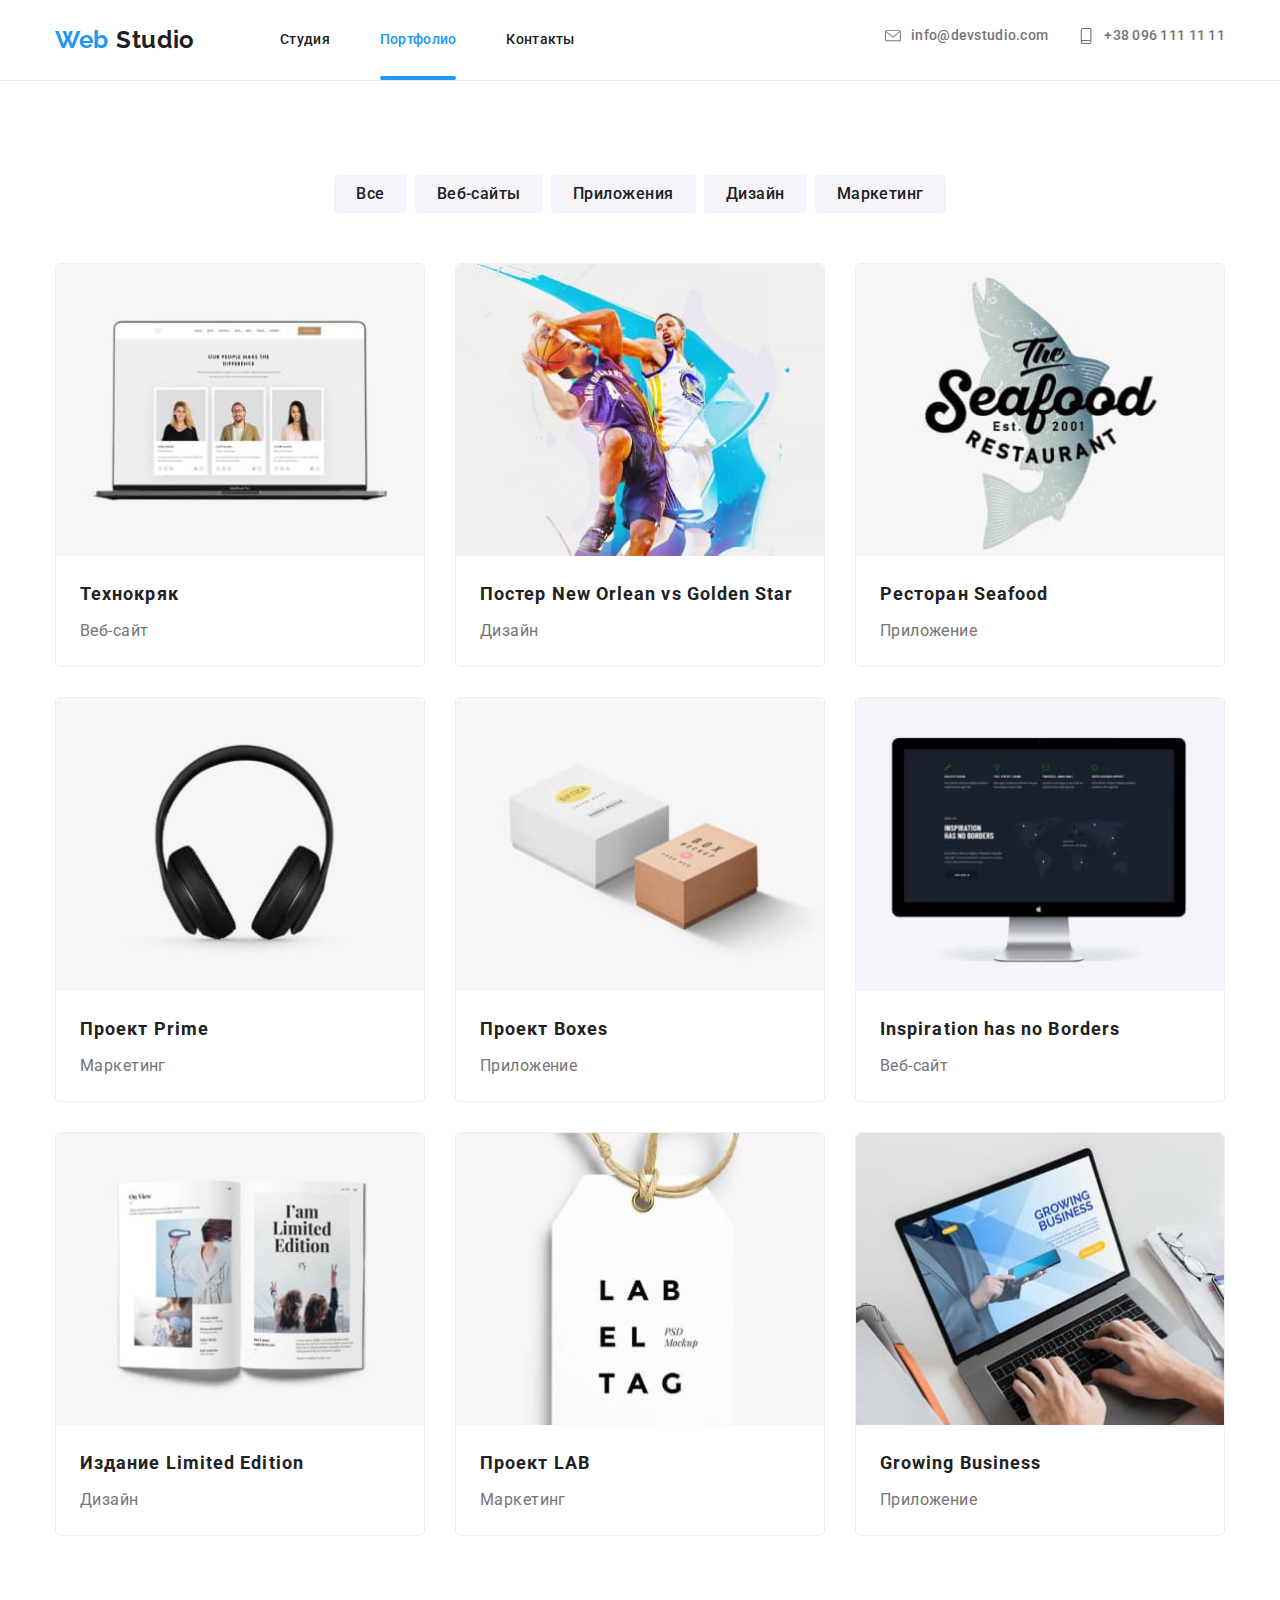
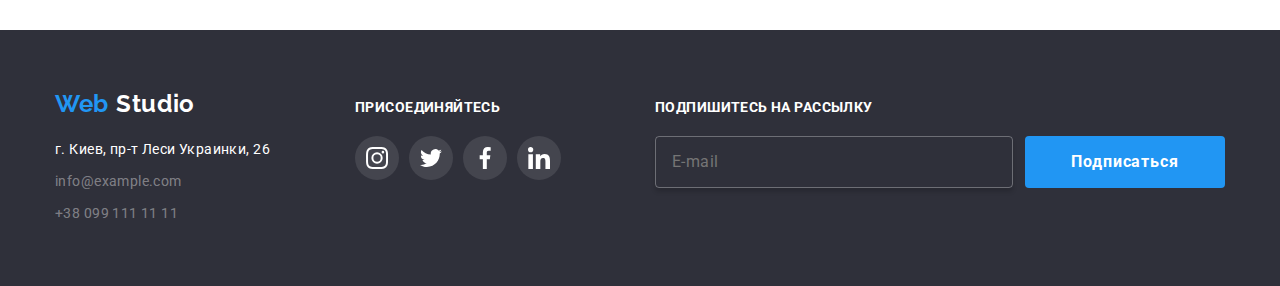
==== commit c914b04c: "modify section-hero background for retina screens" ====
--- a/portfolio.html
+++ b/portfolio.html
@@ -21,40 +21,65 @@
           ><span class="logo__accent">Web</span> Studio</a
         >
 
-        <nav class="navigation">
-          <ul class="site-nav">
-            <li class="site-nav__item">
-              <a class="site-nav__link" href="./index.html">Студия</a>
+        <button
+          class="menu-mobile-toggle"
+          type="button"
+          aria-controls="menu-mobile-container"
+          aria-expanded="false"
+          data-menu-button
+        >
+          <svg
+            width="40px"
+            height="40px"
+            aria-label="переключатель мобильного меню"
+          >
+            <use
+              class="icon-menu"
+              href="./images/svg-images.svg#icon-menu"
+            ></use>
+            <use
+              class="icon-menu-close"
+              href="./images/svg-images.svg#icon-menu-close"
+            ></use>
+          </svg>
+        </button>
+
+        <div class="menu-mobile-container" id="menu-mobile-container" data-menu>
+          <nav class="navigation page-header__navigation">
+            <ul class="site-nav">
+              <li class="site-nav__item">
+                <a class="site-nav__link" href="./index.html">Студия</a>
+              </li>
+              <li class="site-nav__item">
+                <a class="current site-nav__link" href="./portfolio.html"
+                  >Портфолио</a
+                >
+              </li>
+              <li class="site-nav__item">
+                <a class="site-nav__link" href="#">Контакты</a>
+              </li>
+            </ul>
+          </nav>
+
+          <ul class="contact-us">
+            <li class="contact-us__item">
+              <a class="contact-us__link" href="mailto:info@devstudio.com">
+                <svg class="contact-us__icon">
+                  <use href="./images/svg-images.svg#contacts-icon-mail"></use>
+                </svg>
+                <span>info@devstudio.com</span>
+              </a>
             </li>
-            <li class="site-nav__item">
-              <a class="current site-nav__link" href="./portfolio.html"
-                >Портфолио</a
-              >
-            </li>
-            <li class="site-nav__item">
-              <a class="site-nav__link" href="#">Контакты</a>
+            <li class="contact-us__item">
+              <a class="contact-us__link" href="tel:+380961111111">
+                <svg class="contact-us__icon">
+                  <use href="./images/svg-images.svg#contacts-icon-tel"></use>
+                </svg>
+                <span>+38 096 111 11 11</span>
+              </a>
             </li>
           </ul>
-        </nav>
-
-        <ul class="contact-us page-header__contact-us">
-          <li class="contact-us__item">
-            <a class="contact-us__link" href="mailto:info@devstudio.com">
-              <svg class="contact-us__icon">
-                <use href="./images/svg-images.svg#contacts-icon-mail"></use>
-              </svg>
-              <span>info@devstudio.com</span>
-            </a>
-          </li>
-          <li class="contact-us__item">
-            <a class="contact-us__link" href="tel:+380961111111">
-              <svg class="contact-us__icon">
-                <use href="./images/svg-images.svg#contacts-icon-tel"></use>
-              </svg>
-              <span>+38 096 111 11 11</span>
-            </a>
-          </li>
-        </ul>
+        </div>
       </div>
     </header>
 
--- a/css/main.min.css
+++ b/css/main.min.css
@@ -1,2 +1,2 @@
-*,*::before,*::after{-webkit-box-sizing:inherit;box-sizing:inherit}:root{-moz-tab-size:4;-o-tab-size:4;tab-size:4}html{-webkit-box-sizing:border-box;box-sizing:border-box;line-height:1.15;-webkit-text-size-adjust:100%}body{margin:0}body{font-family:system-ui,-apple-system,"Segoe UI",Roboto,Helvetica,Arial,sans-serif,"Apple Color Emoji","Segoe UI Emoji"}hr{height:0}abbr[title]{-webkit-text-decoration:underline dotted;text-decoration:underline dotted}b,strong{font-weight:bolder}code,kbd,samp,pre{font-family:SFMono-Regular, Consolas, "Liberation Mono", Menlo, monospace;font-size:1em}small{font-size:80%}sub,sup{font-size:75%;line-height:0;position:relative;vertical-align:baseline}sub{bottom:-0.25em}sup{top:-0.5em}button,input,optgroup,select,textarea{font-family:inherit;font-size:100%;line-height:1.15;margin:0}button,select{text-transform:none}button,[type="button"],[type="reset"],[type="submit"]{-webkit-appearance:button}button::-moz-focus-inner,[type="button"]::-moz-focus-inner,[type="reset"]::-moz-focus-inner,[type="submit"]::-moz-focus-inner{border-style:none;padding:0}button:-moz-focusring,[type="button"]:-moz-focusring,[type="reset"]:-moz-focusring,[type="submit"]:-moz-focusring{outline:1px dotted ButtonText}fieldset{padding:0.35em 0.75em 0.625em}legend{padding:0}progress{vertical-align:baseline}[type="number"]::-webkit-inner-spin-button,[type="number"]::-webkit-outer-spin-button{height:auto}[type="search"]{-webkit-appearance:textfield;outline-offset:-2px}[type="search"]::-webkit-search-decoration{-webkit-appearance:none}::-webkit-file-upload-button{-webkit-appearance:button;font:inherit}summary{display:list-item}img{display:block;max-width:100%;height:auto}a{text-decoration:none;color:inherit}h1,h2,h3,p,ul{padding-left:0;margin-top:0;margin-bottom:0}h2,h3{color:#212121;font-weight:700}li{list-style-type:none}button{border:none;cursor:pointer}svg{fill:currentColor}.section-customers__icon{position:absolute;left:50%;top:50%;-webkit-transform:translate(-50%, -50%);transform:translate(-50%, -50%)}.checkbox__native{position:absolute;width:1px;height:1px;margin:-1px;border:0;padding:0;clip:rect(0 0 0 0);overflow:hidden}.checkbox__icon,.menu-mobile-toggle:hover,.site-nav__link:hover,.contact-us__link:hover,.section-customers__link:hover,.menu-mobile-toggle:focus,.site-nav__link:focus,.contact-us__link:focus,.section-customers__link:focus{color:#2196f3}.menu-mobile-toggle,.site-nav__link,.contact-us__link,.section-customers__link{-webkit-transition-property:color;transition-property:color;-webkit-transition-duration:1000ms;transition-duration:1000ms;-webkit-transition-timing-function:cubic-bezier(0.4, 0, 0.2, 1);transition-timing-function:cubic-bezier(0.4, 0, 0.2, 1);-webkit-transition-delay:0ms;transition-delay:0ms}.form-subscribe__submit,.section-hero__btn,.form-order-service__submit,.social-list__link:hover,.portfolio-filter__button:hover,.social-list__link:focus,.portfolio-filter__button:focus{background-color:#2196f3;color:#fff}.social-list__link,.portfolio-filter__button{-webkit-transition-property:color, background;transition-property:color, background;-webkit-transition-duration:1000ms;transition-duration:1000ms;-webkit-transition-timing-function:cubic-bezier(0.4, 0, 0.2, 1);transition-timing-function:cubic-bezier(0.4, 0, 0.2, 1);-webkit-transition-delay:0ms;transition-delay:0ms}.form-subscribe__submit,.section-hero__btn,.form-order-service__submit{display:inline-block;min-width:200px;padding:10px 32px;border-radius:4px;font-size:16px;font-weight:700;line-height:1.87;text-align:center;letter-spacing:0.06em}.portfolio-filter__button{display:block;padding:6px 22px;border-radius:4px;color:#212121;background-color:#f5f4fa;font-family:Roboto;font-style:normal;font-weight:500;font-size:16px;line-height:1.63;text-align:center;letter-spacing:0.03em}.portfolio-filter__button:hover,.portfolio-filter__button:focus{-webkit-box-shadow:0px 2px 2px rgba(0,0,0,0.12),0px 1px 2px rgba(0,0,0,0.08),0px 3px 1px rgba(0,0,0,0.1);box-shadow:0px 2px 2px rgba(0,0,0,0.12),0px 1px 2px rgba(0,0,0,0.08),0px 3px 1px rgba(0,0,0,0.1)}.contact-us,.page-footer__row,.section-features,.section-activity__list,.section-team__list,.section-customers__list,.portfolio-list{margin-left:-15px;margin-right:-15px;margin-bottom:-30px}.contact-us__item,.page-footer__item,.section-features__item,.section-activity__item,.section-team__item,.team-cart,.section-customers__item,.portfolio-list__item{margin-left:15px;margin-right:15px;margin-bottom:30px}.page{margin:0;color:#757575;background-color:#fff;font-family:"Roboto",sans-serif;font-size:14px;font-weight:400;letter-spacing:.03em}.page__container{max-width:1200px;margin:0 auto;padding-left:15px;padding-right:15px}@media screen and (min-width: 480px){.page__container{max-width:480px}}@media screen and (min-width: 768px){.page__container{max-width:768px}}@media screen and (min-width: 1200px){.page__container{max-width:1200px}}.page__section{padding-top:60px;padding-bottom:60px}.page__section-title{padding-bottom:30px;font-size:28px;line-height:1.17;text-align:center}@media screen and (min-width: 1200px){.page__section{padding-top:94px;padding-bottom:94px}.page__section-title{font-size:36px;line-height:1.17;padding-bottom:50px}}.page-header{position:relative;border-bottom:1px solid #ececec}.page-header__row{min-height:60px;display:-webkit-box;display:-ms-flexbox;display:flex;-webkit-box-align:center;-ms-flex-align:center;align-items:center}@media screen and (min-width: 768px){.page-header__row{min-height:80px}.page-header__navigation{margin-right:auto}}.logo{display:inline-block;font-family:"Raleway",sans-serif;font-size:24px;font-weight:700;letter-spacing:.03em;line-height:1.17;color:#212121}.logo__accent{color:#2196f3}.menu-mobile-toggle{display:none}@media screen and (max-width: 767px){.menu-mobile-toggle{display:block;position:absolute;right:15px;top:10px;width:40px;height:40px;padding:0;background:#ffffff}.menu-mobile-toggle .icon-menu-close{display:none}.menu-mobile-toggle.is-open .icon-menu-close{display:block}.menu-mobile-toggle.is-open .icon-menu{display:none}}@media screen and (max-width: 767px){.menu-mobile-container{display:none;padding:60px 15px;position:absolute;left:0px;top:100%;width:100%;text-align:center;background-color:#fff;-webkit-box-shadow:0px 1px 3px rgba(0,0,0,0.16),0px 2px 4px rgba(0,0,0,0.08),0px 4px 8px rgba(0,0,0,0.04);box-shadow:0px 1px 3px rgba(0,0,0,0.16),0px 2px 4px rgba(0,0,0,0.08),0px 4px 8px rgba(0,0,0,0.04)}.menu-mobile-container.is-open{display:block}}@media screen and (min-width: 768px){.menu-mobile-container{display:-webkit-box;display:-ms-flexbox;display:flex;-webkit-box-flex:1;-ms-flex-positive:1;flex-grow:1;padding-left:81px}}@media screen and (min-width: 1200px){.menu-mobile-container{padding-left:85px}}.site-nav{display:-webkit-box;display:-ms-flexbox;display:flex;-webkit-box-orient:vertical;-webkit-box-direction:normal;-ms-flex-direction:column;flex-direction:column;-webkit-box-align:center;-ms-flex-align:center;align-items:center;margin-bottom:60px}@media screen and (min-width: 768px){.site-nav{margin:0 -25px}}.site-nav__item{position:relative}@media screen and (max-width: 767px){.site-nav__item:not(:last-child){margin-bottom:40px}}@media screen and (min-width: 768px){.site-nav__item{margin:0 25px}}@media screen and (min-width: 768px){.site-nav{-webkit-box-orient:horizontal;-webkit-box-direction:normal;-ms-flex-direction:row;flex-direction:row;margin-bottom:0}}.site-nav__link{display:block;color:#212121;font-size:18px;font-weight:500;line-height:1.17;letter-spacing:0.02em}.site-nav__link::after{content:"";position:absolute;bottom:0;left:0;display:block;width:100%;height:4px;border-radius:2px;background-color:#2196f3;-webkit-transform:scaleX(0);transform:scaleX(0);-webkit-transition-property:-webkit-transform;transition-property:-webkit-transform;transition-property:transform;transition-property:transform, -webkit-transform;-webkit-transition-duration:1000ms;transition-duration:1000ms;-webkit-transition-timing-function:cubic-bezier(0.4, 0, 0.2, 1);transition-timing-function:cubic-bezier(0.4, 0, 0.2, 1);-webkit-transition-delay:0ms;transition-delay:0ms}@media screen and (min-width: 768px){.site-nav__link{padding:32px 0;font-size:14px;line-height:1.14}.site-nav__link:hover::after,.site-nav__link:focus::after{-webkit-transform:scaleX(1);transform:scaleX(1)}}.site-nav__link.current{color:#2196f3}@media screen and (max-width: 767px){.site-nav__link.current{padding-bottom:12px}}.site-nav__link.current::after{-webkit-transform:scaleX(1);transform:scaleX(1)}.contact-us__link{display:-webkit-box;display:-ms-flexbox;display:flex;-webkit-box-pack:center;-ms-flex-pack:center;justify-content:center;color:#757575;font-size:18px;font-weight:500;line-height:1.17;letter-spacing:0.02em}.contact-us__icon{width:16px;height:16px;margin-right:10px}@media screen and (max-width: 1199px){.contact-us{margin:0}.contact-us__item{margin:0;margin-top:16px}}@media screen and (min-width: 768px){.contact-us__link{font-size:14px;line-height:1.14;-webkit-box-pack:left;-ms-flex-pack:left;justify-content:left}}@media screen and (min-width: 1200px){.contact-us{display:-webkit-box;display:-ms-flexbox;display:flex}.contact-us__link{padding:28px 0}}.page-footer{background-color:#2f303a;padding-top:60px;padding-bottom:60px}.page-footer--pale{color:#fff}.page-footer__row{margin-bottom:-60px}@media screen and (min-width: 768px){.page-footer__row{display:-webkit-box;display:-ms-flexbox;display:flex;-ms-flex-wrap:wrap;flex-wrap:wrap;-webkit-box-pack:center;-ms-flex-pack:center;justify-content:center}}@media screen and (min-width: 1200px){.page-footer__row{-webkit-box-pack:justify;-ms-flex-pack:justify;justify-content:space-between;-webkit-box-align:baseline;-ms-flex-align:baseline;align-items:baseline}}.page-footer__item{margin-bottom:60px;text-align:center}@media screen and (min-width: 768px){.page-footer__item{width:calc((100% - 2 * 30px) / 2)}.page-footer__item:last-child{-webkit-box-flex:1;-ms-flex-positive:1;flex-grow:1}}@media screen and (min-width: 1200px){.page-footer__item{width:calc((100% - 4 * 30px) / 4);text-align:left}}.page-footer__subject{display:block;margin-bottom:20px;font-weight:700;line-height:1.14;text-transform:uppercase}.page-footer__logo{color:#fff;margin-bottom:20px}.address{color:rgba(255,255,255,0.4);line-height:1.71;font-style:normal}.address__item{display:block}.address__item:not(:last-child){margin-bottom:8px}.social-list{display:-webkit-inline-box;display:-ms-inline-flexbox;display:inline-flex;padding-left:0px;margin-left:-5px;margin-right:-5px}.social-list__item{margin-left:5px;margin-right:5px}.social-list__link{display:block;width:44px;height:44px;padding:11px;border-radius:22px;color:#afb1b8}.social-list__link--on-dark{background-color:rgba(255,255,255,0.1);color:#fff}.social-list__icon{width:22px;height:22px}.form-subscribe__input-text,.form-order-service__input-text{border-radius:4px;background-color:transparent;letter-spacing:0.03em}.checkbox{position:relative;display:block;width:15px;height:15px;border:2px solid #212121;border-radius:2px}.checkbox__icon{width:inherit;height:inherit;cursor:pointer;margin-top:-2px;margin-left:-2px;opacity:0}.checkbox__native:checked ~ .checkbox__icon{opacity:1}.policy-agreement{display:-webkit-box;display:-ms-flexbox;display:flex;-webkit-box-align:center;-ms-flex-align:center;align-items:center;padding:20px 11px 30px}.policy-agreement__warning{text-align:left;padding-left:9px;line-height:1.71}.policy-agreement__rules-link{white-space:nowrap;text-decoration:underline;text-transform:capitalize;color:#2196f3}.form-subscribe{margin-left:-6px;margin-right:-6px;margin-bottom:-20px}.form-subscribe__input-text{display:block;width:100%;margin-left:6px;margin-right:6px;margin-bottom:20px;padding:15px 16px;font-size:16px;line-height:1.25;color:rgba(255,255,255,0.6);border:1px solid rgba(255,255,255,0.3);-webkit-box-shadow:0px 4px 4px rgba(0,0,0,0.15);box-shadow:0px 4px 4px rgba(0,0,0,0.15)}.form-subscribe__submit{margin-left:6px;margin-right:6px;margin-bottom:20px}@media screen and (min-width: 1200px){.form-subscribe{display:-webkit-box;display:-ms-flexbox;display:flex}}.section-hero{padding:118px 60px;background-image:-webkit-gradient(linear, left top, left bottom, from(rgba(47,48,58,0.8)), to(rgba(47,48,58,0.8))),url("../images/hero-image/hero-image.jpg");background-image:linear-gradient(rgba(47,48,58,0.8), rgba(47,48,58,0.8)),url("../images/hero-image/hero-image.jpg");background-position:center;background-size:cover;background-color:rgba(47,48,58,0.8);text-align:center}.section-hero__title{margin:0 auto 30px;font-weight:900;font-size:26px;line-height:1.62;letter-spacing:0.06em;text-transform:uppercase;color:#fff}@media screen and (min-width: 1200px){.section-hero{position:relative;height:calc(100vh - 81px);min-height:313px;padding:0}.section-hero__container{position:absolute;left:50%;top:50%;-webkit-transform:translate(-50%, -50%);transform:translate(-50%, -50%)}.section-hero__title{width:696px;font-size:44px;line-height:1.36;margin:0 auto 46px}}.section-features__icon-box{padding:25px;margin-bottom:30px;background-color:#f5f4fa}.section-features__icon{width:70px;height:70px;display:block;margin-left:auto;margin-right:auto}.section-features__subject{margin-bottom:10px;font-size:14px;line-height:1.14;text-transform:uppercase;text-align:center}.section-features__text{line-height:1.71}@media screen and (min-width: 768px){.section-features{display:-webkit-box;display:-ms-flexbox;display:flex;-ms-flex-wrap:wrap;flex-wrap:wrap}.section-features__item{width:calc((100% - 2 * 30px) / 2)}.section-features__subject{text-align:left}}@media screen and (min-width: 1200px){.section-features__item{width:calc((100% - 4 * 30px) / 4)}}.section-activity{display:none}@media screen and (min-width: 1200px){.section-activity{display:block}.section-activity__list{display:-webkit-box;display:-ms-flexbox;display:flex}.section-activity__item{position:relative;border-radius:4px;overflow:hidden}.section-activity__icon{display:block}.section-activity__subject{position:absolute;bottom:0;width:100%;display:block;padding-top:27px;padding-bottom:27px;background-color:rgba(47,48,58,0.8);color:#fff;font-weight:700;line-height:1.14;text-align:center;text-transform:uppercase}}.section-team{background-color:#f5f4fa}@media screen and (min-width: 768px){.section-team__list{display:-webkit-box;display:-ms-flexbox;display:flex;-ms-flex-wrap:wrap;flex-wrap:wrap}.section-team__item{width:calc((100% - 2 * 30px) / 2)}}@media screen and (min-width: 1200px){.section-team__item{width:calc((100% - 4 * 30px) / 4)}}.team-cart{padding-bottom:24px;background-color:#fff;border-radius:4px;-webkit-box-shadow:0px 2px 1px rgba(0,0,0,0.2),0px 1px 1px rgba(0,0,0,0.14),0px 1px 3px rgba(0,0,0,0.12);box-shadow:0px 2px 1px rgba(0,0,0,0.2),0px 1px 1px rgba(0,0,0,0.14),0px 1px 3px rgba(0,0,0,0.12);text-align:center}.team-cart__icon{margin-bottom:30px}.team-cart__title{margin-bottom:10px;font-weight:500;font-size:16px;line-height:1.19}.team-cart__role{margin-bottom:16px;font-size:16px;line-height:1.19}.section-customers__list{display:-webkit-box;display:-ms-flexbox;display:flex;-ms-flex-wrap:wrap;flex-wrap:wrap;-webkit-box-pack:justify;-ms-flex-pack:justify;justify-content:space-between}.section-customers__item{min-width:calc((100% - 2 * 30px) / 2)}@media screen and (min-width: 768px){.section-customers__item{min-width:calc((100% - 3 * 30px) / 3)}}@media screen and (min-width: 1200px){.section-customers__item{min-width:calc((100% - 6 * 30px) / 6)}}.section-customers__link{position:relative;display:block;min-height:90px;border:1px solid;border-radius:4px;color:#afb1b8}.portfolio-filter{display:-webkit-box;display:-ms-flexbox;display:flex;-ms-flex-wrap:wrap;flex-wrap:wrap;padding-bottom:40px;margin:0 -4px -7.5px}.portfolio-filter__button{margin:0 4px 7.5px}@media screen and (min-width: 768px){.portfolio-filter{-webkit-box-pack:center;-ms-flex-pack:center;justify-content:center;padding-bottom:30px}}@media screen and (min-width: 1200px){.portfolio-filter{padding-bottom:50px}}@media screen and (min-width: 768px){.portfolio-list{display:-webkit-box;display:-ms-flexbox;display:flex;-ms-flex-wrap:wrap;flex-wrap:wrap}.portfolio-list__item{width:calc((100% - 30px * 2) / 2)}}@media screen and (min-width: 1200px){.portfolio-list__item{width:calc((100% - 30px * 3) / 3)}}.portfolio-cart__thumb{position:relative;overflow:hidden}.portfolio-cart__link{display:block;height:100%;border-radius:5px;border:1px solid #eee}.portfolio-cart__link:hover,.portfolio-cart__link:focus{-webkit-box-shadow:1px 4px 6px rgba(0,0,0,0.16),0px 4px 4px rgba(0,0,0,0.06),0px 1px 1px rgba(0,0,0,0.12);box-shadow:1px 4px 6px rgba(0,0,0,0.16),0px 4px 4px rgba(0,0,0,0.06),0px 1px 1px rgba(0,0,0,0.12)}.portfolio-cart__icon{border-top-right-radius:5px;border-top-left-radius:5px}.portfolio-cart__cell{padding:20px 24px}.portfolio-cart__title{margin-bottom:4px;font-size:18px;line-height:2;letter-spacing:0.06em}.portfolio-cart__text{position:absolute;top:0;left:0;display:-webkit-box;display:-ms-flexbox;display:flex;-webkit-box-align:center;-ms-flex-align:center;align-items:center;width:100%;height:100%;padding:24px;border-top-left-radius:5px;border-top-right-radius:5px;font-size:18px;line-height:1.56;color:transparent;background-color:rgba(33,150,243,0.9);-webkit-transform:translateY(101%);transform:translateY(101%);-webkit-transition-property:color, -webkit-transform;transition-property:color, -webkit-transform;transition-property:transform, color;transition-property:transform, color, -webkit-transform;-webkit-transition-duration:1000ms;transition-duration:1000ms;-webkit-transition-timing-function:cubic-bezier(0.4, 0, 0.2, 1);transition-timing-function:cubic-bezier(0.4, 0, 0.2, 1);-webkit-transition-delay:0ms, 150ms;transition-delay:0ms, 150ms}.portfolio-cart__link:hover .portfolio-cart__text,.portfolio-cart__link:focus .portfolio-cart__text{-webkit-transform:translateY(1px);transform:translateY(1px);color:#fff}.portfolio-cart__tag{font-size:16px;line-height:1.87}.backdrop{position:fixed;top:0;left:0;width:100%;height:100%;overflow-y:auto;padding:93px 15px;background-color:rgba(0,0,0,0.5);opacity:1;-webkit-transition-property:opacity;transition-property:opacity;-webkit-transition-duration:1000ms;transition-duration:1000ms;-webkit-transition-timing-function:cubic-bezier(0.4, 0, 0.2, 1);transition-timing-function:cubic-bezier(0.4, 0, 0.2, 1);-webkit-transition-delay:0ms;transition-delay:0ms}.backdrop.is-hidden{opacity:0;pointer-events:none}@media screen and (min-width: 481px) and (min-height: 768px){.backdrop.is-hidden .modal{-webkit-transform:translate(-50%, -30%);transform:translate(-50%, -30%)}}.blur{-webkit-filter:blur(3px);filter:blur(3px);-webkit-transition-property:-webkit-filter;transition-property:-webkit-filter;transition-property:filter;transition-property:filter, -webkit-filter;-webkit-transition-duration:2000ms;transition-duration:2000ms;-webkit-transition-timing-function:linear;transition-timing-function:linear;-webkit-transition-delay:0ms;transition-delay:0ms}.modal-open{overflow:hidden}.modal{position:relative;max-width:450px;margin:0 auto;padding:40px;border-radius:4px;background-color:#fff;-webkit-box-shadow:0px 2px 1px rgba(0,0,0,0.2),0px 1px 1px rgba(0,0,0,0.14),0px 1px 3px rgba(0,0,0,0.12);box-shadow:0px 2px 1px rgba(0,0,0,0.2),0px 1px 1px rgba(0,0,0,0.14),0px 1px 3px rgba(0,0,0,0.12)}@media screen and (min-width: 481px) and (min-height: 768px){.modal{-webkit-transition-property:-webkit-transform;transition-property:-webkit-transform;transition-property:transform;transition-property:transform, -webkit-transform;-webkit-transition-duration:1000ms;transition-duration:1000ms;-webkit-transition-timing-function:cubic-bezier(0.4, 0, 0.2, 1);transition-timing-function:cubic-bezier(0.4, 0, 0.2, 1);-webkit-transition-delay:0ms;transition-delay:0ms;position:absolute;top:50%;left:50%;-webkit-transform:translate(-50%, -50%);transform:translate(-50%, -50%);min-width:450px}}.modal__close{position:absolute;top:8px;right:8px;font-size:0;padding:0;margin:0;display:block;min-width:30px;min-height:30px;border-radius:50%;background-color:#fff;-webkit-box-shadow:0px 2px 1px rgba(0,0,0,0.2),0px 1px 1px rgba(0,0,0,0.14),0px 1px 3px rgba(0,0,0,0.12);box-shadow:0px 2px 1px rgba(0,0,0,0.2),0px 1px 1px rgba(0,0,0,0.14),0px 1px 3px rgba(0,0,0,0.12)}.modal__close::before,.modal__close::after{content:"";position:absolute;top:50%;left:50%;display:block;width:15px;height:2px;background-color:#212121;-webkit-transition-property:-webkit-transform;transition-property:-webkit-transform;transition-property:transform;transition-property:transform, -webkit-transform;-webkit-transition-duration:1000ms;transition-duration:1000ms;-webkit-transition-timing-function:cubic-bezier(0.4, 0, 0.2, 1);transition-timing-function:cubic-bezier(0.4, 0, 0.2, 1);-webkit-transition-delay:0ms;transition-delay:0ms}.modal__close::before{-webkit-transform:translate(-50%, -50%) rotate(45deg);transform:translate(-50%, -50%) rotate(45deg)}.modal__close::after{-webkit-transform:translate(-50%, -50%) rotate(-45deg);transform:translate(-50%, -50%) rotate(-45deg)}.modal__close:hover::before,.modal__close:hover::after{-webkit-transform:translate(-50%, -50%) rotate(0);transform:translate(-50%, -50%) rotate(0)}.form-order-service{text-align:center}.form-order-service__subject{font-size:20px;line-height:1.5;color:#212121}.form-order-service__label{position:relative;display:block;padding-top:28px}.form-order-service__icon{position:absolute;top:40px;left:16px;width:18px;height:18px;fill:currentColor;color:#212121;-webkit-transition-property:color;transition-property:color;-webkit-transition-duration:1000ms;transition-duration:1000ms;-webkit-transition-timing-function:cubic-bezier(0.4, 0, 0.2, 1);transition-timing-function:cubic-bezier(0.4, 0, 0.2, 1);-webkit-transition-delay:0ms;transition-delay:0ms}.form-order-service__input-text{width:100%;padding:12px 18px 12px 42px;border:1px solid rgba(33,33,33,0.2);-webkit-transition-property:border-color, outline-color;transition-property:border-color, outline-color;-webkit-transition-duration:1000ms;transition-duration:1000ms;-webkit-transition-timing-function:cubic-bezier(0.4, 0, 0.2, 1);transition-timing-function:cubic-bezier(0.4, 0, 0.2, 1);-webkit-transition-delay:0ms;transition-delay:0ms}.form-order-service__input-text:focus:valid{outline-color:#2196f3}.form-order-service__input-text:focus:invalid,.form-order-service__input-text:not(:placeholder-shown):invalid{border-color:orange;outline-color:orange}.form-order-service__input-text:focus:invalid ~ .form-order-service__icon,.form-order-service__input-text:not(:placeholder-shown):invalid ~ .form-order-service__icon{color:orange}.form-order-service__input-text:focus ~ .form-order-service__label-text,.form-order-service__input-text:not(:placeholder-shown) ~ .form-order-service__label-text{-webkit-transform:translate(-26px, calc(-17px - 100%));transform:translate(-26px, calc(-17px - 100%));font-size:12px;line-height:1.17;letter-spacing:0.01em;color:#2196f3;-webkit-animation-name:move-label;animation-name:move-label;-webkit-animation-duration:250ms;animation-duration:250ms;-webkit-animation-timing-function:cubic-bezier(0.4, 0, 0.2, 1);animation-timing-function:cubic-bezier(0.4, 0, 0.2, 1)}.form-order-service__input-text:focus ~ .form-order-service__label-text.textarea,.form-order-service__input-text:not(:placeholder-shown) ~ .form-order-service__label-text.textarea{-webkit-transform:translate(0, calc(-17px - 100%));transform:translate(0, calc(-17px - 100%))}.form-order-service__input-text:focus ~ .form-order-service__icon,.form-order-service__input-text:not(:placeholder-shown) ~ .form-order-service__icon{color:#2196f3}.form-order-service__input-text.textarea{padding:12px 16px;resize:none}.form-order-service__label-text{position:absolute;top:42px;left:42px}.form-order-service__label-text.textarea{left:16px}@-webkit-keyframes move-label{0%{color:transparent}100%{color:#2196f3}}@keyframes move-label{0%{color:transparent}100%{color:#2196f3}}
+*,*::before,*::after{-webkit-box-sizing:inherit;box-sizing:inherit}:root{-moz-tab-size:4;-o-tab-size:4;tab-size:4}html{-webkit-box-sizing:border-box;box-sizing:border-box;line-height:1.15;-webkit-text-size-adjust:100%}body{margin:0}body{font-family:system-ui,-apple-system,"Segoe UI",Roboto,Helvetica,Arial,sans-serif,"Apple Color Emoji","Segoe UI Emoji"}hr{height:0}abbr[title]{-webkit-text-decoration:underline dotted;text-decoration:underline dotted}b,strong{font-weight:bolder}code,kbd,samp,pre{font-family:SFMono-Regular, Consolas, "Liberation Mono", Menlo, monospace;font-size:1em}small{font-size:80%}sub,sup{font-size:75%;line-height:0;position:relative;vertical-align:baseline}sub{bottom:-0.25em}sup{top:-0.5em}button,input,optgroup,select,textarea{font-family:inherit;font-size:100%;line-height:1.15;margin:0}button,select{text-transform:none}button,[type="button"],[type="reset"],[type="submit"]{-webkit-appearance:button}button::-moz-focus-inner,[type="button"]::-moz-focus-inner,[type="reset"]::-moz-focus-inner,[type="submit"]::-moz-focus-inner{border-style:none;padding:0}button:-moz-focusring,[type="button"]:-moz-focusring,[type="reset"]:-moz-focusring,[type="submit"]:-moz-focusring{outline:1px dotted ButtonText}fieldset{padding:0.35em 0.75em 0.625em}legend{padding:0}progress{vertical-align:baseline}[type="number"]::-webkit-inner-spin-button,[type="number"]::-webkit-outer-spin-button{height:auto}[type="search"]{-webkit-appearance:textfield;outline-offset:-2px}[type="search"]::-webkit-search-decoration{-webkit-appearance:none}::-webkit-file-upload-button{-webkit-appearance:button;font:inherit}summary{display:list-item}img{display:block;max-width:100%;height:auto}a{text-decoration:none;color:inherit}h1,h2,h3,p,ul{padding-left:0;margin-top:0;margin-bottom:0}h2,h3{color:#212121;font-weight:700}li{list-style-type:none}button{border:none;cursor:pointer}svg{fill:currentColor}.section-customers__icon{position:absolute;left:50%;top:50%;-webkit-transform:translate(-50%, -50%);transform:translate(-50%, -50%)}.checkbox__native{position:absolute;width:1px;height:1px;margin:-1px;border:0;padding:0;clip:rect(0 0 0 0);overflow:hidden}.checkbox__icon,.menu-mobile-toggle:hover,.site-nav__link:hover,.contact-us__link:hover,.section-customers__link:hover,.menu-mobile-toggle:focus,.site-nav__link:focus,.contact-us__link:focus,.section-customers__link:focus{color:#2196f3}.menu-mobile-toggle,.site-nav__link,.contact-us__link,.section-customers__link{-webkit-transition-property:color;transition-property:color;-webkit-transition-duration:1000ms;transition-duration:1000ms;-webkit-transition-timing-function:cubic-bezier(0.4, 0, 0.2, 1);transition-timing-function:cubic-bezier(0.4, 0, 0.2, 1);-webkit-transition-delay:0ms;transition-delay:0ms}.form-subscribe__submit,.section-hero__btn,.form-order-service__submit,.social-list__link:hover,.portfolio-filter__button:hover,.social-list__link:focus,.portfolio-filter__button:focus{background-color:#2196f3;color:#fff}.social-list__link,.portfolio-filter__button{-webkit-transition-property:color, background;transition-property:color, background;-webkit-transition-duration:1000ms;transition-duration:1000ms;-webkit-transition-timing-function:cubic-bezier(0.4, 0, 0.2, 1);transition-timing-function:cubic-bezier(0.4, 0, 0.2, 1);-webkit-transition-delay:0ms;transition-delay:0ms}.form-subscribe__submit,.section-hero__btn,.form-order-service__submit{display:inline-block;min-width:200px;padding:10px 32px;border-radius:4px;font-size:16px;font-weight:700;line-height:1.87;text-align:center;letter-spacing:0.06em}.portfolio-filter__button{display:block;padding:6px 22px;border-radius:4px;color:#212121;background-color:#f5f4fa;font-family:Roboto;font-style:normal;font-weight:500;font-size:16px;line-height:1.63;text-align:center;letter-spacing:0.03em}.portfolio-filter__button:hover,.portfolio-filter__button:focus{-webkit-box-shadow:0px 2px 2px rgba(0,0,0,0.12),0px 1px 2px rgba(0,0,0,0.08),0px 3px 1px rgba(0,0,0,0.1);box-shadow:0px 2px 2px rgba(0,0,0,0.12),0px 1px 2px rgba(0,0,0,0.08),0px 3px 1px rgba(0,0,0,0.1)}.contact-us,.page-footer__row,.section-features,.section-activity__list,.section-team__list,.section-customers__list,.portfolio-list{margin-left:-15px;margin-right:-15px;margin-bottom:-30px}.contact-us__item,.page-footer__item,.section-features__item,.section-activity__item,.section-team__item,.team-cart,.section-customers__item,.portfolio-list__item{margin-left:15px;margin-right:15px;margin-bottom:30px}.page{margin:0;color:#757575;background-color:#fff;font-family:"Roboto",sans-serif;font-size:14px;font-weight:400;letter-spacing:.03em}.page__container{max-width:1200px;margin:0 auto;padding-left:15px;padding-right:15px}@media screen and (min-width: 480px){.page__container{max-width:480px}}@media screen and (min-width: 768px){.page__container{max-width:768px}}@media screen and (min-width: 1200px){.page__container{max-width:1200px}}.page__section{padding-top:60px;padding-bottom:60px}.page__section-title{padding-bottom:30px;font-size:28px;line-height:1.17;text-align:center}@media screen and (min-width: 1200px){.page__section{padding-top:94px;padding-bottom:94px}.page__section-title{font-size:36px;line-height:1.17;padding-bottom:50px}}.page-header{position:relative;border-bottom:1px solid #ececec}.page-header__row{min-height:60px;display:-webkit-box;display:-ms-flexbox;display:flex;-webkit-box-align:center;-ms-flex-align:center;align-items:center}@media screen and (min-width: 768px){.page-header__row{min-height:80px}.page-header__navigation{margin-right:auto}}.logo{display:inline-block;font-family:"Raleway",sans-serif;font-size:24px;font-weight:700;letter-spacing:.03em;line-height:1.17;color:#212121}.logo__accent{color:#2196f3}.menu-mobile-toggle{display:none}@media screen and (max-width: 767px){.menu-mobile-toggle{display:block;position:absolute;right:15px;top:10px;width:40px;height:40px;padding:0;background:#ffffff}.menu-mobile-toggle .icon-menu-close{display:none}.menu-mobile-toggle.is-open .icon-menu-close{display:block}.menu-mobile-toggle.is-open .icon-menu{display:none}}@media screen and (max-width: 767px){.menu-mobile-container{display:none;padding:60px 15px;position:absolute;left:0px;top:100%;width:100%;text-align:center;background-color:#fff;-webkit-box-shadow:0px 1px 3px rgba(0,0,0,0.16),0px 2px 4px rgba(0,0,0,0.08),0px 4px 8px rgba(0,0,0,0.04);box-shadow:0px 1px 3px rgba(0,0,0,0.16),0px 2px 4px rgba(0,0,0,0.08),0px 4px 8px rgba(0,0,0,0.04)}.menu-mobile-container.is-open{display:block}}@media screen and (min-width: 768px){.menu-mobile-container{display:-webkit-box;display:-ms-flexbox;display:flex;-webkit-box-flex:1;-ms-flex-positive:1;flex-grow:1;padding-left:81px}}@media screen and (min-width: 1200px){.menu-mobile-container{padding-left:85px}}.site-nav{display:-webkit-box;display:-ms-flexbox;display:flex;-webkit-box-orient:vertical;-webkit-box-direction:normal;-ms-flex-direction:column;flex-direction:column;-webkit-box-align:center;-ms-flex-align:center;align-items:center;margin-bottom:60px}@media screen and (min-width: 768px){.site-nav{margin:0 -25px}}.site-nav__item{position:relative}@media screen and (max-width: 767px){.site-nav__item:not(:last-child){margin-bottom:40px}}@media screen and (min-width: 768px){.site-nav__item{margin:0 25px}}@media screen and (min-width: 768px){.site-nav{-webkit-box-orient:horizontal;-webkit-box-direction:normal;-ms-flex-direction:row;flex-direction:row;margin-bottom:0}}.site-nav__link{display:block;color:#212121;font-size:18px;font-weight:500;line-height:1.17;letter-spacing:0.02em}.site-nav__link::after{content:"";position:absolute;bottom:0;left:0;display:block;width:100%;height:4px;border-radius:2px;background-color:#2196f3;-webkit-transform:scaleX(0);transform:scaleX(0);-webkit-transition-property:-webkit-transform;transition-property:-webkit-transform;transition-property:transform;transition-property:transform, -webkit-transform;-webkit-transition-duration:1000ms;transition-duration:1000ms;-webkit-transition-timing-function:cubic-bezier(0.4, 0, 0.2, 1);transition-timing-function:cubic-bezier(0.4, 0, 0.2, 1);-webkit-transition-delay:0ms;transition-delay:0ms}@media screen and (min-width: 768px){.site-nav__link{padding:32px 0;font-size:14px;line-height:1.14}.site-nav__link:hover::after,.site-nav__link:focus::after{-webkit-transform:scaleX(1);transform:scaleX(1)}}.site-nav__link.current{color:#2196f3}@media screen and (max-width: 767px){.site-nav__link.current{padding-bottom:12px}}.site-nav__link.current::after{-webkit-transform:scaleX(1);transform:scaleX(1)}.contact-us__link{display:-webkit-box;display:-ms-flexbox;display:flex;-webkit-box-pack:center;-ms-flex-pack:center;justify-content:center;color:#757575;font-size:18px;font-weight:500;line-height:1.17;letter-spacing:0.02em}.contact-us__icon{width:16px;height:16px;margin-right:10px}@media screen and (max-width: 1199px){.contact-us{margin:0}.contact-us__item{margin:0;margin-top:16px}}@media screen and (min-width: 768px){.contact-us__link{font-size:14px;line-height:1.14;-webkit-box-pack:left;-ms-flex-pack:left;justify-content:left}}@media screen and (min-width: 1200px){.contact-us{display:-webkit-box;display:-ms-flexbox;display:flex}.contact-us__link{padding:28px 0}}.page-footer{background-color:#2f303a;padding-top:60px;padding-bottom:60px}.page-footer--pale{color:#fff}.page-footer__row{margin-bottom:-60px}@media screen and (min-width: 768px){.page-footer__row{display:-webkit-box;display:-ms-flexbox;display:flex;-ms-flex-wrap:wrap;flex-wrap:wrap;-webkit-box-pack:center;-ms-flex-pack:center;justify-content:center}}@media screen and (min-width: 1200px){.page-footer__row{-webkit-box-pack:justify;-ms-flex-pack:justify;justify-content:space-between;-webkit-box-align:baseline;-ms-flex-align:baseline;align-items:baseline}}.page-footer__item{margin-bottom:60px;text-align:center}@media screen and (min-width: 768px){.page-footer__item{width:calc((100% - 2 * 30px) / 2)}.page-footer__item:last-child{-webkit-box-flex:1;-ms-flex-positive:1;flex-grow:1}}@media screen and (min-width: 1200px){.page-footer__item{width:calc((100% - 4 * 30px) / 4);text-align:left}}.page-footer__subject{display:block;margin-bottom:20px;font-weight:700;line-height:1.14;text-transform:uppercase}.page-footer__logo{color:#fff;margin-bottom:20px}.address{color:rgba(255,255,255,0.4);line-height:1.71;font-style:normal}.address__item{display:block}.address__item:not(:last-child){margin-bottom:8px}.social-list{display:-webkit-inline-box;display:-ms-inline-flexbox;display:inline-flex;padding-left:0px;margin-left:-5px;margin-right:-5px}.social-list__item{margin-left:5px;margin-right:5px}.social-list__link{display:block;width:44px;height:44px;padding:11px;border-radius:22px;color:#afb1b8}.social-list__link--on-dark{background-color:rgba(255,255,255,0.1);color:#fff}.social-list__icon{width:22px;height:22px}.form-subscribe__input-text,.form-order-service__input-text{border-radius:4px;background-color:transparent;letter-spacing:0.03em}.checkbox{position:relative;display:block;width:15px;height:15px;border:2px solid #212121;border-radius:2px}.checkbox__icon{width:inherit;height:inherit;cursor:pointer;margin-top:-2px;margin-left:-2px;opacity:0}.checkbox__native:checked ~ .checkbox__icon{opacity:1}.policy-agreement{display:-webkit-box;display:-ms-flexbox;display:flex;-webkit-box-align:center;-ms-flex-align:center;align-items:center;padding:20px 11px 30px}.policy-agreement__warning{text-align:left;padding-left:9px;line-height:1.71}.policy-agreement__rules-link{white-space:nowrap;text-decoration:underline;text-transform:capitalize;color:#2196f3}.form-subscribe{margin-left:-6px;margin-right:-6px;margin-bottom:-20px}.form-subscribe__input-text{display:block;width:100%;margin-left:6px;margin-right:6px;margin-bottom:20px;padding:15px 16px;font-size:16px;line-height:1.25;color:rgba(255,255,255,0.6);border:1px solid rgba(255,255,255,0.3);-webkit-box-shadow:0px 4px 4px rgba(0,0,0,0.15);box-shadow:0px 4px 4px rgba(0,0,0,0.15)}.form-subscribe__submit{margin-left:6px;margin-right:6px;margin-bottom:20px}@media screen and (min-width: 1200px){.form-subscribe{display:-webkit-box;display:-ms-flexbox;display:flex}}.section-hero{padding:118px 60px;background-image:-webkit-gradient(linear, left top, left bottom, from(rgba(47,48,58,0.8)), to(rgba(47,48,58,0.8))),url("../images/hero-image/hero-image.jpg");background-image:linear-gradient(rgba(47,48,58,0.8), rgba(47,48,58,0.8)),url("../images/hero-image/hero-image.jpg");background-position:center;background-size:cover;background-color:rgba(47,48,58,0.8);text-align:center}@media screen and (min-device-pixel-ratio: 2), screen and (-webkit-min-device-pixel-ratio: 2), screen and (min-resolution: 192dpi), screen and (min-resolution: 2dppx){.section-hero{background-image:-webkit-gradient(linear, left top, left bottom, from(rgba(47,48,58,0.8)), to(rgba(47,48,58,0.8))),url("../images/hero-image/hero-image@2x.jpg");background-image:linear-gradient(rgba(47,48,58,0.8), rgba(47,48,58,0.8)),url("../images/hero-image/hero-image@2x.jpg")}}@media screen and (min-device-pixel-ratio: 3), screen and (-webkit-min-device-pixel-ratio: 3), screen and (min-resolution: 288dpi), screen and (min-resolution: 3dppx){.section-hero{background-image:-webkit-gradient(linear, left top, left bottom, from(rgba(47,48,58,0.8)), to(rgba(47,48,58,0.8))),url("../images/hero-image/hero-image@3x.jpg");background-image:linear-gradient(rgba(47,48,58,0.8), rgba(47,48,58,0.8)),url("../images/hero-image/hero-image@3x.jpg")}}.section-hero__title{margin:0 auto 30px;font-weight:900;font-size:26px;line-height:1.62;letter-spacing:0.06em;text-transform:uppercase;color:#fff}@media screen and (min-width: 1200px){.section-hero{position:relative;height:calc(100vh - 81px);min-height:313px;padding:0}.section-hero__container{position:absolute;left:50%;top:50%;-webkit-transform:translate(-50%, -50%);transform:translate(-50%, -50%)}.section-hero__title{width:696px;font-size:44px;line-height:1.36;margin:0 auto 46px}}.section-features__icon-box{padding:25px;margin-bottom:30px;background-color:#f5f4fa}.section-features__icon{width:70px;height:70px;display:block;margin-left:auto;margin-right:auto}.section-features__subject{margin-bottom:10px;font-size:14px;line-height:1.14;text-transform:uppercase;text-align:center}.section-features__text{line-height:1.71}@media screen and (min-width: 768px){.section-features{display:-webkit-box;display:-ms-flexbox;display:flex;-ms-flex-wrap:wrap;flex-wrap:wrap}.section-features__item{width:calc((100% - 2 * 30px) / 2)}.section-features__subject{text-align:left}}@media screen and (min-width: 1200px){.section-features__item{width:calc((100% - 4 * 30px) / 4)}}.section-activity{display:none}@media screen and (min-width: 1200px){.section-activity{display:block}.section-activity__list{display:-webkit-box;display:-ms-flexbox;display:flex}.section-activity__item{position:relative;border-radius:4px;overflow:hidden}.section-activity__icon{display:block}.section-activity__subject{position:absolute;bottom:0;width:100%;display:block;padding-top:27px;padding-bottom:27px;background-color:rgba(47,48,58,0.8);color:#fff;font-weight:700;line-height:1.14;text-align:center;text-transform:uppercase}}.section-team{background-color:#f5f4fa}@media screen and (min-width: 768px){.section-team__list{display:-webkit-box;display:-ms-flexbox;display:flex;-ms-flex-wrap:wrap;flex-wrap:wrap}.section-team__item{width:calc((100% - 2 * 30px) / 2)}}@media screen and (min-width: 1200px){.section-team__item{width:calc((100% - 4 * 30px) / 4)}}.team-cart{padding-bottom:24px;background-color:#fff;border-radius:4px;-webkit-box-shadow:0px 2px 1px rgba(0,0,0,0.2),0px 1px 1px rgba(0,0,0,0.14),0px 1px 3px rgba(0,0,0,0.12);box-shadow:0px 2px 1px rgba(0,0,0,0.2),0px 1px 1px rgba(0,0,0,0.14),0px 1px 3px rgba(0,0,0,0.12);text-align:center}.team-cart__icon{margin-bottom:30px}.team-cart__title{margin-bottom:10px;font-weight:500;font-size:16px;line-height:1.19}.team-cart__role{margin-bottom:16px;font-size:16px;line-height:1.19}.section-customers__list{display:-webkit-box;display:-ms-flexbox;display:flex;-ms-flex-wrap:wrap;flex-wrap:wrap;-webkit-box-pack:justify;-ms-flex-pack:justify;justify-content:space-between}.section-customers__item{min-width:calc((100% - 2 * 30px) / 2)}@media screen and (min-width: 768px){.section-customers__item{min-width:calc((100% - 3 * 30px) / 3)}}@media screen and (min-width: 1200px){.section-customers__item{min-width:calc((100% - 6 * 30px) / 6)}}.section-customers__link{position:relative;display:block;min-height:90px;border:1px solid;border-radius:4px;color:#afb1b8}.portfolio-filter{display:-webkit-box;display:-ms-flexbox;display:flex;-ms-flex-wrap:wrap;flex-wrap:wrap;padding-bottom:40px;margin:0 -4px -7.5px}.portfolio-filter__button{margin:0 4px 7.5px}@media screen and (min-width: 768px){.portfolio-filter{-webkit-box-pack:center;-ms-flex-pack:center;justify-content:center;padding-bottom:30px}}@media screen and (min-width: 1200px){.portfolio-filter{padding-bottom:50px}}@media screen and (min-width: 768px){.portfolio-list{display:-webkit-box;display:-ms-flexbox;display:flex;-ms-flex-wrap:wrap;flex-wrap:wrap}.portfolio-list__item{width:calc((100% - 30px * 2) / 2)}}@media screen and (min-width: 1200px){.portfolio-list__item{width:calc((100% - 30px * 3) / 3)}}.portfolio-cart__thumb{position:relative;overflow:hidden}.portfolio-cart__link{display:block;height:100%;border-radius:5px;border:1px solid #eee}.portfolio-cart__link:hover,.portfolio-cart__link:focus{-webkit-box-shadow:1px 4px 6px rgba(0,0,0,0.16),0px 4px 4px rgba(0,0,0,0.06),0px 1px 1px rgba(0,0,0,0.12);box-shadow:1px 4px 6px rgba(0,0,0,0.16),0px 4px 4px rgba(0,0,0,0.06),0px 1px 1px rgba(0,0,0,0.12)}.portfolio-cart__icon{border-top-right-radius:5px;border-top-left-radius:5px}.portfolio-cart__cell{padding:20px 24px}.portfolio-cart__title{margin-bottom:4px;font-size:18px;line-height:2;letter-spacing:0.06em}.portfolio-cart__text{position:absolute;top:0;left:0;display:-webkit-box;display:-ms-flexbox;display:flex;-webkit-box-align:center;-ms-flex-align:center;align-items:center;width:100%;height:100%;padding:24px;border-top-left-radius:5px;border-top-right-radius:5px;font-size:18px;line-height:1.56;color:transparent;background-color:rgba(33,150,243,0.9);-webkit-transform:translateY(101%);transform:translateY(101%);-webkit-transition-property:color, -webkit-transform;transition-property:color, -webkit-transform;transition-property:transform, color;transition-property:transform, color, -webkit-transform;-webkit-transition-duration:1000ms;transition-duration:1000ms;-webkit-transition-timing-function:cubic-bezier(0.4, 0, 0.2, 1);transition-timing-function:cubic-bezier(0.4, 0, 0.2, 1);-webkit-transition-delay:0ms, 150ms;transition-delay:0ms, 150ms}.portfolio-cart__link:hover .portfolio-cart__text,.portfolio-cart__link:focus .portfolio-cart__text{-webkit-transform:translateY(1px);transform:translateY(1px);color:#fff}.portfolio-cart__tag{font-size:16px;line-height:1.87}.backdrop{position:fixed;top:0;left:0;width:100%;height:100%;overflow-y:auto;padding:93px 15px;background-color:rgba(0,0,0,0.5);opacity:1;-webkit-transition-property:opacity;transition-property:opacity;-webkit-transition-duration:1000ms;transition-duration:1000ms;-webkit-transition-timing-function:cubic-bezier(0.4, 0, 0.2, 1);transition-timing-function:cubic-bezier(0.4, 0, 0.2, 1);-webkit-transition-delay:0ms;transition-delay:0ms}.backdrop.is-hidden{opacity:0;pointer-events:none}@media screen and (min-width: 481px) and (min-height: 768px){.backdrop.is-hidden .modal{-webkit-transform:translate(-50%, -30%);transform:translate(-50%, -30%)}}.blur{-webkit-filter:blur(3px);filter:blur(3px);-webkit-transition-property:-webkit-filter;transition-property:-webkit-filter;transition-property:filter;transition-property:filter, -webkit-filter;-webkit-transition-duration:2000ms;transition-duration:2000ms;-webkit-transition-timing-function:linear;transition-timing-function:linear;-webkit-transition-delay:0ms;transition-delay:0ms}.modal-open{overflow:hidden}.modal{position:relative;max-width:450px;margin:0 auto;padding:40px;border-radius:4px;background-color:#fff;-webkit-box-shadow:0px 2px 1px rgba(0,0,0,0.2),0px 1px 1px rgba(0,0,0,0.14),0px 1px 3px rgba(0,0,0,0.12);box-shadow:0px 2px 1px rgba(0,0,0,0.2),0px 1px 1px rgba(0,0,0,0.14),0px 1px 3px rgba(0,0,0,0.12)}@media screen and (min-width: 481px) and (min-height: 768px){.modal{-webkit-transition-property:-webkit-transform;transition-property:-webkit-transform;transition-property:transform;transition-property:transform, -webkit-transform;-webkit-transition-duration:1000ms;transition-duration:1000ms;-webkit-transition-timing-function:cubic-bezier(0.4, 0, 0.2, 1);transition-timing-function:cubic-bezier(0.4, 0, 0.2, 1);-webkit-transition-delay:0ms;transition-delay:0ms;position:absolute;top:50%;left:50%;-webkit-transform:translate(-50%, -50%);transform:translate(-50%, -50%);min-width:450px}}.modal__close{position:absolute;top:8px;right:8px;font-size:0;padding:0;margin:0;display:block;min-width:30px;min-height:30px;border-radius:50%;background-color:#fff;-webkit-box-shadow:0px 2px 1px rgba(0,0,0,0.2),0px 1px 1px rgba(0,0,0,0.14),0px 1px 3px rgba(0,0,0,0.12);box-shadow:0px 2px 1px rgba(0,0,0,0.2),0px 1px 1px rgba(0,0,0,0.14),0px 1px 3px rgba(0,0,0,0.12)}.modal__close::before,.modal__close::after{content:"";position:absolute;top:50%;left:50%;display:block;width:15px;height:2px;background-color:#212121;-webkit-transition-property:-webkit-transform;transition-property:-webkit-transform;transition-property:transform;transition-property:transform, -webkit-transform;-webkit-transition-duration:1000ms;transition-duration:1000ms;-webkit-transition-timing-function:cubic-bezier(0.4, 0, 0.2, 1);transition-timing-function:cubic-bezier(0.4, 0, 0.2, 1);-webkit-transition-delay:0ms;transition-delay:0ms}.modal__close::before{-webkit-transform:translate(-50%, -50%) rotate(45deg);transform:translate(-50%, -50%) rotate(45deg)}.modal__close::after{-webkit-transform:translate(-50%, -50%) rotate(-45deg);transform:translate(-50%, -50%) rotate(-45deg)}.modal__close:hover::before,.modal__close:hover::after{-webkit-transform:translate(-50%, -50%) rotate(0);transform:translate(-50%, -50%) rotate(0)}.form-order-service{text-align:center}.form-order-service__subject{font-size:20px;line-height:1.5;color:#212121}.form-order-service__label{position:relative;display:block;padding-top:28px}.form-order-service__icon{position:absolute;top:40px;left:16px;width:18px;height:18px;fill:currentColor;color:#212121;-webkit-transition-property:color;transition-property:color;-webkit-transition-duration:1000ms;transition-duration:1000ms;-webkit-transition-timing-function:cubic-bezier(0.4, 0, 0.2, 1);transition-timing-function:cubic-bezier(0.4, 0, 0.2, 1);-webkit-transition-delay:0ms;transition-delay:0ms}.form-order-service__input-text{width:100%;padding:12px 18px 12px 42px;border:1px solid rgba(33,33,33,0.2);-webkit-transition-property:border-color, outline-color;transition-property:border-color, outline-color;-webkit-transition-duration:1000ms;transition-duration:1000ms;-webkit-transition-timing-function:cubic-bezier(0.4, 0, 0.2, 1);transition-timing-function:cubic-bezier(0.4, 0, 0.2, 1);-webkit-transition-delay:0ms;transition-delay:0ms}.form-order-service__input-text:focus:valid{outline-color:#2196f3}.form-order-service__input-text:focus:invalid,.form-order-service__input-text:not(:placeholder-shown):invalid{border-color:orange;outline-color:orange}.form-order-service__input-text:focus:invalid ~ .form-order-service__icon,.form-order-service__input-text:not(:placeholder-shown):invalid ~ .form-order-service__icon{color:orange}.form-order-service__input-text:focus ~ .form-order-service__label-text,.form-order-service__input-text:not(:placeholder-shown) ~ .form-order-service__label-text{-webkit-transform:translate(-26px, calc(-17px - 100%));transform:translate(-26px, calc(-17px - 100%));font-size:12px;line-height:1.17;letter-spacing:0.01em;color:#2196f3;-webkit-animation-name:move-label;animation-name:move-label;-webkit-animation-duration:250ms;animation-duration:250ms;-webkit-animation-timing-function:cubic-bezier(0.4, 0, 0.2, 1);animation-timing-function:cubic-bezier(0.4, 0, 0.2, 1)}.form-order-service__input-text:focus ~ .form-order-service__label-text.textarea,.form-order-service__input-text:not(:placeholder-shown) ~ .form-order-service__label-text.textarea{-webkit-transform:translate(0, calc(-17px - 100%));transform:translate(0, calc(-17px - 100%))}.form-order-service__input-text:focus ~ .form-order-service__icon,.form-order-service__input-text:not(:placeholder-shown) ~ .form-order-service__icon{color:#2196f3}.form-order-service__input-text.textarea{padding:12px 16px;resize:none}.form-order-service__label-text{position:absolute;top:42px;left:42px}.form-order-service__label-text.textarea{left:16px}@-webkit-keyframes move-label{0%{color:transparent}100%{color:#2196f3}}@keyframes move-label{0%{color:transparent}100%{color:#2196f3}}
 /*# sourceMappingURL=main.min.css.map */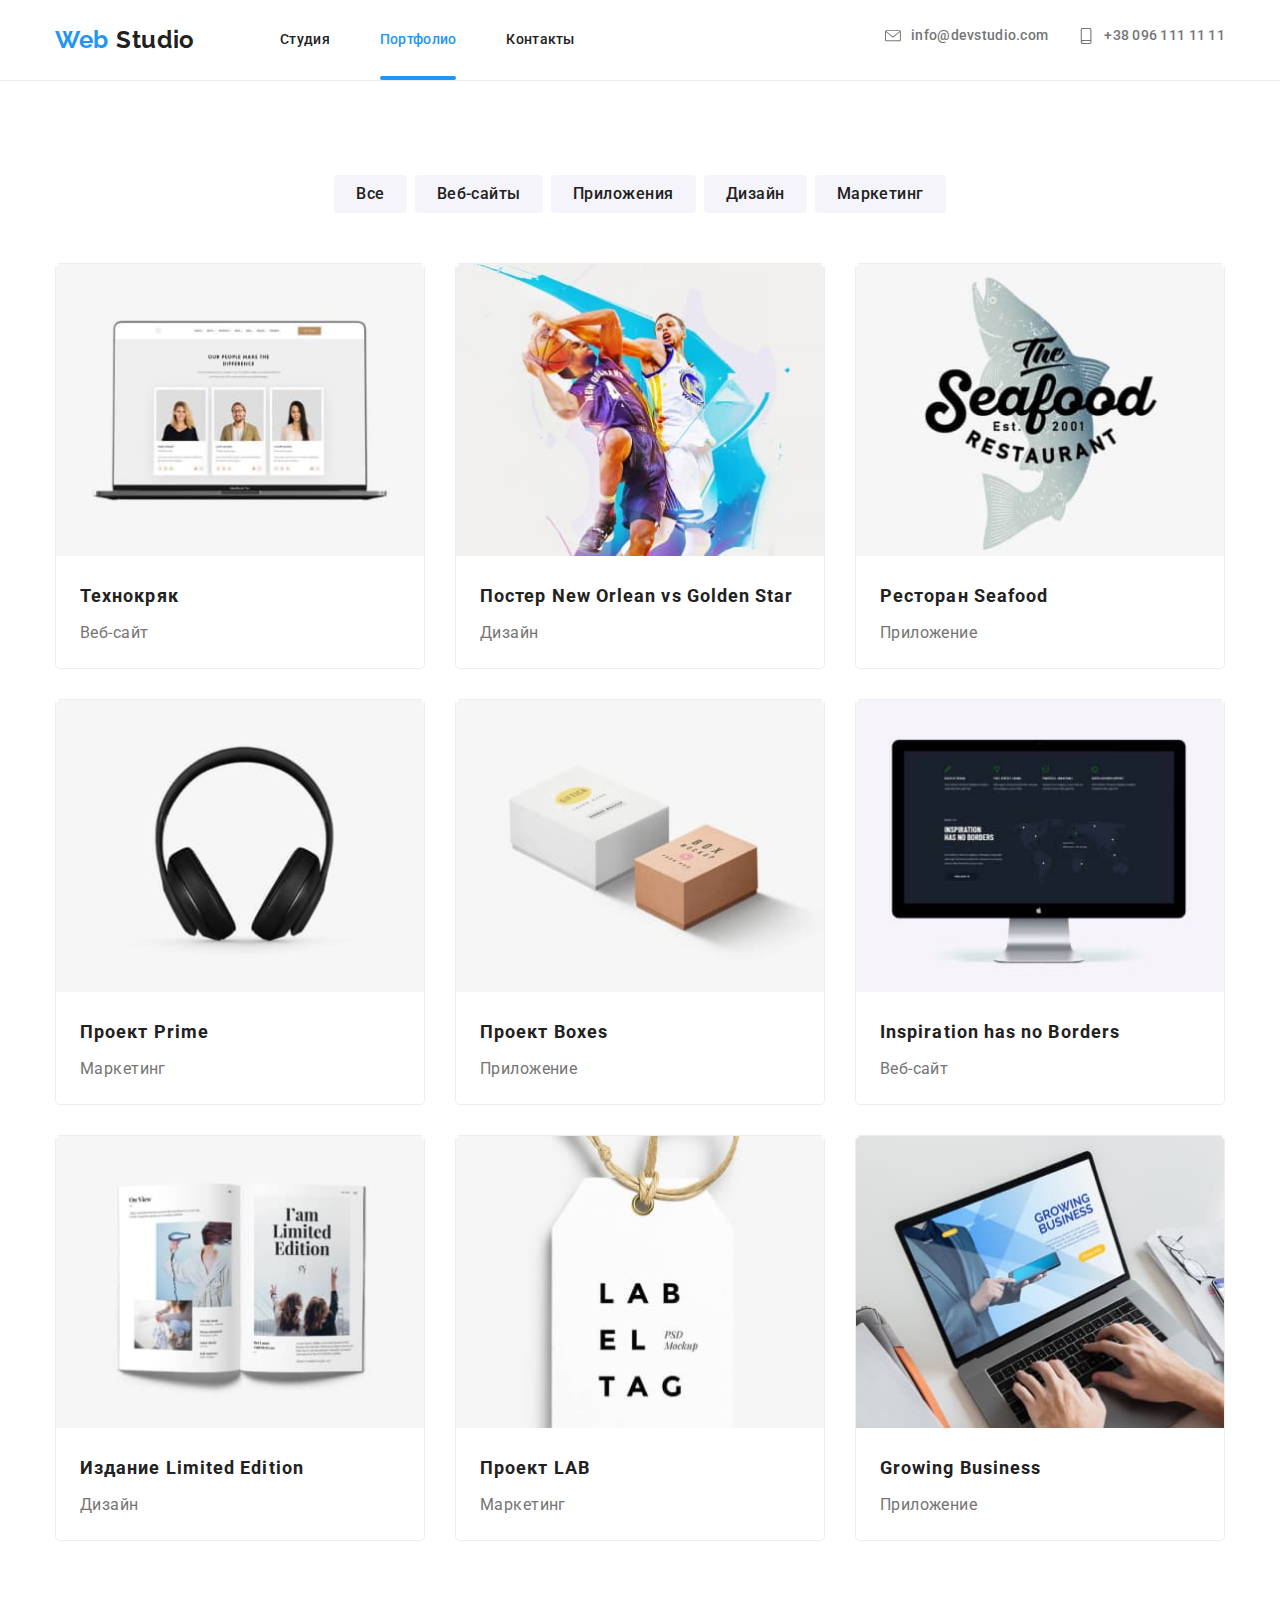
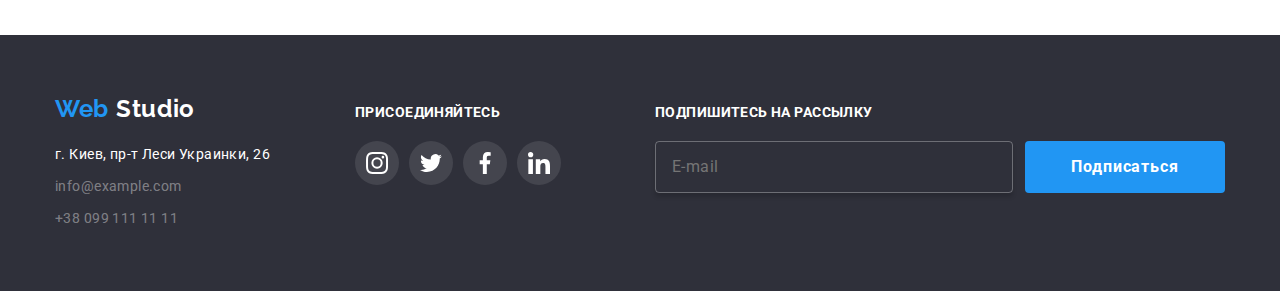
==== commit f954e22a: "modify imgs for retina screens" ====
--- a/portfolio.html
+++ b/portfolio.html
@@ -110,10 +110,12 @@
               <div class="portfolio-cart__thumb">
                 <img
                   class="portfolio-cart__icon"
+                  alt="Ноутбук с открытым проэктом"
                   src="./images/portfolio-techno-crack.jpg"
-                  alt="Ноутбук с открытым проэктом"
-                  width="370"
-                  height="294"
+                  srcset="
+                    ./images/portfolio-techno-crack@2x.jpg 2x,
+                    ./images/portfolio-techno-crack@3x.jpg 3x
+                  "
                 />
                 <p class="portfolio-cart__text">
                   Технокряк это современная площадка распространения
@@ -131,11 +133,13 @@
             <a class="portfolio-cart__link" href="#">
               <div class="portfolio-cart__thumb">
                 <img
+                  alt="Рисованый постер с двумя баскетболистами в борьбе за мяч"
                   class="portfolio-cart__icon"
                   src="./images/portfolio-poster-basket-ball.jpg"
-                  alt="Рисованый постер с двумя баскетболистами в борьбе за мяч"
-                  width="370"
-                  height="294"
+                  srcset="
+                    ./images/portfolio-poster-basket-ball@2x.jpg 2x,
+                    ./images/portfolio-poster-basket-ball@3x.jpg 3x
+                  "
                 />
                 <p class="portfolio-cart__text">
                   Lorem ipsum dolor sit amet consectetur adipisicing elit.
@@ -155,10 +159,12 @@
               <div class="portfolio-cart__thumb">
                 <img
                   class="portfolio-cart__icon"
+                  alt="Логотип ресторана: надпись The seafood restaurant est. 2001 на фоне рисованого лосося"
                   src="./images/portfolio-seafood-restaurant.jpg"
-                  alt="Логотип ресторана: надпись The seafood restaurant est. 2001 на фоне рисованого лосося"
-                  width="370"
-                  height="294"
+                  srcset="
+                    ./images/portfolio-seafood-restaurant@2x.jpg 2x,
+                    ./images/portfolio-seafood-restaurant@3x.jpg 3x
+                  "
                 />
                 <p class="portfolio-cart__text">
                   Lorem ipsum dolor sit amet consectetur.
@@ -175,10 +181,12 @@
               ><div class="portfolio-cart__thumb">
                 <img
                   class="portfolio-cart__icon"
+                  alt="Полноразмерные безпроводные Наушники на белом фоне"
                   src="./images/portfolio-prime.jpg"
-                  alt="Полноразмерные безпроводные Наушники на белом фоне"
-                  width="370"
-                  height="294"
+                  srcset="
+                    ./images/portfolio-prime@2x.jpg 2x,
+                    ./images/portfolio-prime@3x.jpg 3x
+                  "
                 />
                 <p class="portfolio-cart__text">
                   Lorem ipsum dolor sit amet consectetur, adipisicing elit.
@@ -198,10 +206,12 @@
               ><div class="portfolio-cart__thumb">
                 <img
                   class="portfolio-cart__icon"
+                  alt="Две коробки на белом фоне. Белая побольше и коричневая-крафтовая поменьше"
                   src="./images/portfolio-boxes.jpg"
-                  width="370"
-                  height="294"
-                  alt="Две коробки на белом фоне. Белая побольше и коричневая-крафтовая поменьше"
+                  srcset="
+                    ./images/portfolio-boxes@2x.jpg 2x,
+                    ./images/portfolio-boxes@3x.jpg 3x
+                  "
                 />
                 <p class="portfolio-cart__text">
                   Lorem ipsum dolor sit amet consectetur adipisicing elit. Ipsa
@@ -221,10 +231,12 @@
               ><div class="portfolio-cart__thumb">
                 <img
                   class="portfolio-cart__icon"
+                  alt="Плоский стационарній монитор, на экране схематическое изображением континентов земли"
                   src="./images/portfolio-inspiration-has-no-borders.jpg"
-                  alt="Плоский стационарній монитор, на экране схематическое изображением континентов земли"
-                  width="370"
-                  height="294"
+                  srcset="
+                    ./images/portfolio-inspiration-has-no-borders@2x.jpg 2x,
+                    ./images/portfolio-inspiration-has-no-borders@3x.jpg 3x
+                  "
                 />
                 <p class="portfolio-cart__text">
                   Lorem ipsum dolor sit amet consectetur adipisicing elit. Ipsa
@@ -246,10 +258,12 @@
               ><div class="portfolio-cart__thumb">
                 <img
                   class="portfolio-cart__icon"
+                  alt="Разворот журнала: статья с заголовком I am limited edition и фотографиями девушек"
                   src="./images/portfolio-limited-edition.jpg"
-                  alt="Разворот журнала: статья с заголовком I am limited edition и фотографиями девушек"
-                  width="370"
-                  height="294"
+                  srcset="
+                    ./images/portfolio-limited-edition@2x.jpg 2x,
+                    ./images/portfolio-limited-edition@3x.jpg 3x
+                  "
                 />
                 <p class="portfolio-cart__text">
                   Lorem ipsum dolor sit amet consectetur adipisicing elit. Ipsa
@@ -269,10 +283,12 @@
               ><div class="portfolio-cart__thumb">
                 <img
                   class="portfolio-cart__icon"
+                  alt="Крупный план перевязанной бичевкой бирки с надписью LAB EL TAG"
                   src="./images/portfolio-lab.jpg"
-                  alt="Крупный план перевязанной бичевкой бирки с надписью LAB EL TAG"
-                  width="370"
-                  height="294"
+                  srcset="
+                    ./images/portfolio-lab@2x.jpg 2x,
+                    ./images/portfolio-lab@3x.jpg 3x
+                  "
                 />
                 <p class="portfolio-cart__text">
                   Lorem ipsum dolor sit amet consectetur adipisicing elit. Ipsa
@@ -292,10 +308,12 @@
               ><div class="portfolio-cart__thumb">
                 <img
                   class="portfolio-cart__icon"
+                  alt="Открытый ноутбук , руки на клавиатуре, на экране открыт проэкт growing business"
                   src="./images/portfolio-growing-business.jpg"
-                  alt="Открытый ноутбук , руки на клавиатуре, на экране открыт проэкт growing business"
-                  width="370"
-                  height="294"
+                  srcset="
+                    ./images/portfolio-growing-business@2x.jpg 2x,
+                    ./images/portfolio-growing-business@3x.jpg 3x
+                  "
                 />
                 <p class="portfolio-cart__text">
                   Lorem ipsum dolor sit amet consectetur adipisicing elit. Ipsa
--- a/css/main.min.css
+++ b/css/main.min.css
@@ -1,2 +1,2 @@
-*,*::before,*::after{-webkit-box-sizing:inherit;box-sizing:inherit}:root{-moz-tab-size:4;-o-tab-size:4;tab-size:4}html{-webkit-box-sizing:border-box;box-sizing:border-box;line-height:1.15;-webkit-text-size-adjust:100%}body{margin:0}body{font-family:system-ui,-apple-system,"Segoe UI",Roboto,Helvetica,Arial,sans-serif,"Apple Color Emoji","Segoe UI Emoji"}hr{height:0}abbr[title]{-webkit-text-decoration:underline dotted;text-decoration:underline dotted}b,strong{font-weight:bolder}code,kbd,samp,pre{font-family:SFMono-Regular, Consolas, "Liberation Mono", Menlo, monospace;font-size:1em}small{font-size:80%}sub,sup{font-size:75%;line-height:0;position:relative;vertical-align:baseline}sub{bottom:-0.25em}sup{top:-0.5em}button,input,optgroup,select,textarea{font-family:inherit;font-size:100%;line-height:1.15;margin:0}button,select{text-transform:none}button,[type="button"],[type="reset"],[type="submit"]{-webkit-appearance:button}button::-moz-focus-inner,[type="button"]::-moz-focus-inner,[type="reset"]::-moz-focus-inner,[type="submit"]::-moz-focus-inner{border-style:none;padding:0}button:-moz-focusring,[type="button"]:-moz-focusring,[type="reset"]:-moz-focusring,[type="submit"]:-moz-focusring{outline:1px dotted ButtonText}fieldset{padding:0.35em 0.75em 0.625em}legend{padding:0}progress{vertical-align:baseline}[type="number"]::-webkit-inner-spin-button,[type="number"]::-webkit-outer-spin-button{height:auto}[type="search"]{-webkit-appearance:textfield;outline-offset:-2px}[type="search"]::-webkit-search-decoration{-webkit-appearance:none}::-webkit-file-upload-button{-webkit-appearance:button;font:inherit}summary{display:list-item}img{display:block;max-width:100%;height:auto}a{text-decoration:none;color:inherit}h1,h2,h3,p,ul{padding-left:0;margin-top:0;margin-bottom:0}h2,h3{color:#212121;font-weight:700}li{list-style-type:none}button{border:none;cursor:pointer}svg{fill:currentColor}.section-customers__icon{position:absolute;left:50%;top:50%;-webkit-transform:translate(-50%, -50%);transform:translate(-50%, -50%)}.checkbox__native{position:absolute;width:1px;height:1px;margin:-1px;border:0;padding:0;clip:rect(0 0 0 0);overflow:hidden}.checkbox__icon,.menu-mobile-toggle:hover,.site-nav__link:hover,.contact-us__link:hover,.section-customers__link:hover,.menu-mobile-toggle:focus,.site-nav__link:focus,.contact-us__link:focus,.section-customers__link:focus{color:#2196f3}.menu-mobile-toggle,.site-nav__link,.contact-us__link,.section-customers__link{-webkit-transition-property:color;transition-property:color;-webkit-transition-duration:1000ms;transition-duration:1000ms;-webkit-transition-timing-function:cubic-bezier(0.4, 0, 0.2, 1);transition-timing-function:cubic-bezier(0.4, 0, 0.2, 1);-webkit-transition-delay:0ms;transition-delay:0ms}.form-subscribe__submit,.section-hero__btn,.form-order-service__submit,.social-list__link:hover,.portfolio-filter__button:hover,.social-list__link:focus,.portfolio-filter__button:focus{background-color:#2196f3;color:#fff}.social-list__link,.portfolio-filter__button{-webkit-transition-property:color, background;transition-property:color, background;-webkit-transition-duration:1000ms;transition-duration:1000ms;-webkit-transition-timing-function:cubic-bezier(0.4, 0, 0.2, 1);transition-timing-function:cubic-bezier(0.4, 0, 0.2, 1);-webkit-transition-delay:0ms;transition-delay:0ms}.form-subscribe__submit,.section-hero__btn,.form-order-service__submit{display:inline-block;min-width:200px;padding:10px 32px;border-radius:4px;font-size:16px;font-weight:700;line-height:1.87;text-align:center;letter-spacing:0.06em}.portfolio-filter__button{display:block;padding:6px 22px;border-radius:4px;color:#212121;background-color:#f5f4fa;font-family:Roboto;font-style:normal;font-weight:500;font-size:16px;line-height:1.63;text-align:center;letter-spacing:0.03em}.portfolio-filter__button:hover,.portfolio-filter__button:focus{-webkit-box-shadow:0px 2px 2px rgba(0,0,0,0.12),0px 1px 2px rgba(0,0,0,0.08),0px 3px 1px rgba(0,0,0,0.1);box-shadow:0px 2px 2px rgba(0,0,0,0.12),0px 1px 2px rgba(0,0,0,0.08),0px 3px 1px rgba(0,0,0,0.1)}.contact-us,.page-footer__row,.section-features,.section-activity__list,.section-team__list,.section-customers__list,.portfolio-list{margin-left:-15px;margin-right:-15px;margin-bottom:-30px}.contact-us__item,.page-footer__item,.section-features__item,.section-activity__item,.section-team__item,.team-cart,.section-customers__item,.portfolio-list__item{margin-left:15px;margin-right:15px;margin-bottom:30px}.page{margin:0;color:#757575;background-color:#fff;font-family:"Roboto",sans-serif;font-size:14px;font-weight:400;letter-spacing:.03em}.page__container{max-width:1200px;margin:0 auto;padding-left:15px;padding-right:15px}@media screen and (min-width: 480px){.page__container{max-width:480px}}@media screen and (min-width: 768px){.page__container{max-width:768px}}@media screen and (min-width: 1200px){.page__container{max-width:1200px}}.page__section{padding-top:60px;padding-bottom:60px}.page__section-title{padding-bottom:30px;font-size:28px;line-height:1.17;text-align:center}@media screen and (min-width: 1200px){.page__section{padding-top:94px;padding-bottom:94px}.page__section-title{font-size:36px;line-height:1.17;padding-bottom:50px}}.page-header{position:relative;border-bottom:1px solid #ececec}.page-header__row{min-height:60px;display:-webkit-box;display:-ms-flexbox;display:flex;-webkit-box-align:center;-ms-flex-align:center;align-items:center}@media screen and (min-width: 768px){.page-header__row{min-height:80px}.page-header__navigation{margin-right:auto}}.logo{display:inline-block;font-family:"Raleway",sans-serif;font-size:24px;font-weight:700;letter-spacing:.03em;line-height:1.17;color:#212121}.logo__accent{color:#2196f3}.menu-mobile-toggle{display:none}@media screen and (max-width: 767px){.menu-mobile-toggle{display:block;position:absolute;right:15px;top:10px;width:40px;height:40px;padding:0;background:#ffffff}.menu-mobile-toggle .icon-menu-close{display:none}.menu-mobile-toggle.is-open .icon-menu-close{display:block}.menu-mobile-toggle.is-open .icon-menu{display:none}}@media screen and (max-width: 767px){.menu-mobile-container{display:none;padding:60px 15px;position:absolute;left:0px;top:100%;width:100%;text-align:center;background-color:#fff;-webkit-box-shadow:0px 1px 3px rgba(0,0,0,0.16),0px 2px 4px rgba(0,0,0,0.08),0px 4px 8px rgba(0,0,0,0.04);box-shadow:0px 1px 3px rgba(0,0,0,0.16),0px 2px 4px rgba(0,0,0,0.08),0px 4px 8px rgba(0,0,0,0.04)}.menu-mobile-container.is-open{display:block}}@media screen and (min-width: 768px){.menu-mobile-container{display:-webkit-box;display:-ms-flexbox;display:flex;-webkit-box-flex:1;-ms-flex-positive:1;flex-grow:1;padding-left:81px}}@media screen and (min-width: 1200px){.menu-mobile-container{padding-left:85px}}.site-nav{display:-webkit-box;display:-ms-flexbox;display:flex;-webkit-box-orient:vertical;-webkit-box-direction:normal;-ms-flex-direction:column;flex-direction:column;-webkit-box-align:center;-ms-flex-align:center;align-items:center;margin-bottom:60px}@media screen and (min-width: 768px){.site-nav{margin:0 -25px}}.site-nav__item{position:relative}@media screen and (max-width: 767px){.site-nav__item:not(:last-child){margin-bottom:40px}}@media screen and (min-width: 768px){.site-nav__item{margin:0 25px}}@media screen and (min-width: 768px){.site-nav{-webkit-box-orient:horizontal;-webkit-box-direction:normal;-ms-flex-direction:row;flex-direction:row;margin-bottom:0}}.site-nav__link{display:block;color:#212121;font-size:18px;font-weight:500;line-height:1.17;letter-spacing:0.02em}.site-nav__link::after{content:"";position:absolute;bottom:0;left:0;display:block;width:100%;height:4px;border-radius:2px;background-color:#2196f3;-webkit-transform:scaleX(0);transform:scaleX(0);-webkit-transition-property:-webkit-transform;transition-property:-webkit-transform;transition-property:transform;transition-property:transform, -webkit-transform;-webkit-transition-duration:1000ms;transition-duration:1000ms;-webkit-transition-timing-function:cubic-bezier(0.4, 0, 0.2, 1);transition-timing-function:cubic-bezier(0.4, 0, 0.2, 1);-webkit-transition-delay:0ms;transition-delay:0ms}@media screen and (min-width: 768px){.site-nav__link{padding:32px 0;font-size:14px;line-height:1.14}.site-nav__link:hover::after,.site-nav__link:focus::after{-webkit-transform:scaleX(1);transform:scaleX(1)}}.site-nav__link.current{color:#2196f3}@media screen and (max-width: 767px){.site-nav__link.current{padding-bottom:12px}}.site-nav__link.current::after{-webkit-transform:scaleX(1);transform:scaleX(1)}.contact-us__link{display:-webkit-box;display:-ms-flexbox;display:flex;-webkit-box-pack:center;-ms-flex-pack:center;justify-content:center;color:#757575;font-size:18px;font-weight:500;line-height:1.17;letter-spacing:0.02em}.contact-us__icon{width:16px;height:16px;margin-right:10px}@media screen and (max-width: 1199px){.contact-us{margin:0}.contact-us__item{margin:0;margin-top:16px}}@media screen and (min-width: 768px){.contact-us__link{font-size:14px;line-height:1.14;-webkit-box-pack:left;-ms-flex-pack:left;justify-content:left}}@media screen and (min-width: 1200px){.contact-us{display:-webkit-box;display:-ms-flexbox;display:flex}.contact-us__link{padding:28px 0}}.page-footer{background-color:#2f303a;padding-top:60px;padding-bottom:60px}.page-footer--pale{color:#fff}.page-footer__row{margin-bottom:-60px}@media screen and (min-width: 768px){.page-footer__row{display:-webkit-box;display:-ms-flexbox;display:flex;-ms-flex-wrap:wrap;flex-wrap:wrap;-webkit-box-pack:center;-ms-flex-pack:center;justify-content:center}}@media screen and (min-width: 1200px){.page-footer__row{-webkit-box-pack:justify;-ms-flex-pack:justify;justify-content:space-between;-webkit-box-align:baseline;-ms-flex-align:baseline;align-items:baseline}}.page-footer__item{margin-bottom:60px;text-align:center}@media screen and (min-width: 768px){.page-footer__item{width:calc((100% - 2 * 30px) / 2)}.page-footer__item:last-child{-webkit-box-flex:1;-ms-flex-positive:1;flex-grow:1}}@media screen and (min-width: 1200px){.page-footer__item{width:calc((100% - 4 * 30px) / 4);text-align:left}}.page-footer__subject{display:block;margin-bottom:20px;font-weight:700;line-height:1.14;text-transform:uppercase}.page-footer__logo{color:#fff;margin-bottom:20px}.address{color:rgba(255,255,255,0.4);line-height:1.71;font-style:normal}.address__item{display:block}.address__item:not(:last-child){margin-bottom:8px}.social-list{display:-webkit-inline-box;display:-ms-inline-flexbox;display:inline-flex;padding-left:0px;margin-left:-5px;margin-right:-5px}.social-list__item{margin-left:5px;margin-right:5px}.social-list__link{display:block;width:44px;height:44px;padding:11px;border-radius:22px;color:#afb1b8}.social-list__link--on-dark{background-color:rgba(255,255,255,0.1);color:#fff}.social-list__icon{width:22px;height:22px}.form-subscribe__input-text,.form-order-service__input-text{border-radius:4px;background-color:transparent;letter-spacing:0.03em}.checkbox{position:relative;display:block;width:15px;height:15px;border:2px solid #212121;border-radius:2px}.checkbox__icon{width:inherit;height:inherit;cursor:pointer;margin-top:-2px;margin-left:-2px;opacity:0}.checkbox__native:checked ~ .checkbox__icon{opacity:1}.policy-agreement{display:-webkit-box;display:-ms-flexbox;display:flex;-webkit-box-align:center;-ms-flex-align:center;align-items:center;padding:20px 11px 30px}.policy-agreement__warning{text-align:left;padding-left:9px;line-height:1.71}.policy-agreement__rules-link{white-space:nowrap;text-decoration:underline;text-transform:capitalize;color:#2196f3}.form-subscribe{margin-left:-6px;margin-right:-6px;margin-bottom:-20px}.form-subscribe__input-text{display:block;width:100%;margin-left:6px;margin-right:6px;margin-bottom:20px;padding:15px 16px;font-size:16px;line-height:1.25;color:rgba(255,255,255,0.6);border:1px solid rgba(255,255,255,0.3);-webkit-box-shadow:0px 4px 4px rgba(0,0,0,0.15);box-shadow:0px 4px 4px rgba(0,0,0,0.15)}.form-subscribe__submit{margin-left:6px;margin-right:6px;margin-bottom:20px}@media screen and (min-width: 1200px){.form-subscribe{display:-webkit-box;display:-ms-flexbox;display:flex}}.section-hero{padding:118px 60px;background-image:-webkit-gradient(linear, left top, left bottom, from(rgba(47,48,58,0.8)), to(rgba(47,48,58,0.8))),url("../images/hero-image/hero-image.jpg");background-image:linear-gradient(rgba(47,48,58,0.8), rgba(47,48,58,0.8)),url("../images/hero-image/hero-image.jpg");background-position:center;background-size:cover;background-color:rgba(47,48,58,0.8);text-align:center}@media screen and (min-device-pixel-ratio: 2), screen and (-webkit-min-device-pixel-ratio: 2), screen and (min-resolution: 192dpi), screen and (min-resolution: 2dppx){.section-hero{background-image:-webkit-gradient(linear, left top, left bottom, from(rgba(47,48,58,0.8)), to(rgba(47,48,58,0.8))),url("../images/hero-image/hero-image@2x.jpg");background-image:linear-gradient(rgba(47,48,58,0.8), rgba(47,48,58,0.8)),url("../images/hero-image/hero-image@2x.jpg")}}@media screen and (min-device-pixel-ratio: 3), screen and (-webkit-min-device-pixel-ratio: 3), screen and (min-resolution: 288dpi), screen and (min-resolution: 3dppx){.section-hero{background-image:-webkit-gradient(linear, left top, left bottom, from(rgba(47,48,58,0.8)), to(rgba(47,48,58,0.8))),url("../images/hero-image/hero-image@3x.jpg");background-image:linear-gradient(rgba(47,48,58,0.8), rgba(47,48,58,0.8)),url("../images/hero-image/hero-image@3x.jpg")}}.section-hero__title{margin:0 auto 30px;font-weight:900;font-size:26px;line-height:1.62;letter-spacing:0.06em;text-transform:uppercase;color:#fff}@media screen and (min-width: 1200px){.section-hero{position:relative;height:calc(100vh - 81px);min-height:313px;padding:0}.section-hero__container{position:absolute;left:50%;top:50%;-webkit-transform:translate(-50%, -50%);transform:translate(-50%, -50%)}.section-hero__title{width:696px;font-size:44px;line-height:1.36;margin:0 auto 46px}}.section-features__icon-box{padding:25px;margin-bottom:30px;background-color:#f5f4fa}.section-features__icon{width:70px;height:70px;display:block;margin-left:auto;margin-right:auto}.section-features__subject{margin-bottom:10px;font-size:14px;line-height:1.14;text-transform:uppercase;text-align:center}.section-features__text{line-height:1.71}@media screen and (min-width: 768px){.section-features{display:-webkit-box;display:-ms-flexbox;display:flex;-ms-flex-wrap:wrap;flex-wrap:wrap}.section-features__item{width:calc((100% - 2 * 30px) / 2)}.section-features__subject{text-align:left}}@media screen and (min-width: 1200px){.section-features__item{width:calc((100% - 4 * 30px) / 4)}}.section-activity{display:none}@media screen and (min-width: 1200px){.section-activity{display:block}.section-activity__list{display:-webkit-box;display:-ms-flexbox;display:flex}.section-activity__item{position:relative;border-radius:4px;overflow:hidden}.section-activity__icon{display:block}.section-activity__subject{position:absolute;bottom:0;width:100%;display:block;padding-top:27px;padding-bottom:27px;background-color:rgba(47,48,58,0.8);color:#fff;font-weight:700;line-height:1.14;text-align:center;text-transform:uppercase}}.section-team{background-color:#f5f4fa}@media screen and (min-width: 768px){.section-team__list{display:-webkit-box;display:-ms-flexbox;display:flex;-ms-flex-wrap:wrap;flex-wrap:wrap}.section-team__item{width:calc((100% - 2 * 30px) / 2)}}@media screen and (min-width: 1200px){.section-team__item{width:calc((100% - 4 * 30px) / 4)}}.team-cart{padding-bottom:24px;background-color:#fff;border-radius:4px;-webkit-box-shadow:0px 2px 1px rgba(0,0,0,0.2),0px 1px 1px rgba(0,0,0,0.14),0px 1px 3px rgba(0,0,0,0.12);box-shadow:0px 2px 1px rgba(0,0,0,0.2),0px 1px 1px rgba(0,0,0,0.14),0px 1px 3px rgba(0,0,0,0.12);text-align:center}.team-cart__icon{margin-bottom:30px}.team-cart__title{margin-bottom:10px;font-weight:500;font-size:16px;line-height:1.19}.team-cart__role{margin-bottom:16px;font-size:16px;line-height:1.19}.section-customers__list{display:-webkit-box;display:-ms-flexbox;display:flex;-ms-flex-wrap:wrap;flex-wrap:wrap;-webkit-box-pack:justify;-ms-flex-pack:justify;justify-content:space-between}.section-customers__item{min-width:calc((100% - 2 * 30px) / 2)}@media screen and (min-width: 768px){.section-customers__item{min-width:calc((100% - 3 * 30px) / 3)}}@media screen and (min-width: 1200px){.section-customers__item{min-width:calc((100% - 6 * 30px) / 6)}}.section-customers__link{position:relative;display:block;min-height:90px;border:1px solid;border-radius:4px;color:#afb1b8}.portfolio-filter{display:-webkit-box;display:-ms-flexbox;display:flex;-ms-flex-wrap:wrap;flex-wrap:wrap;padding-bottom:40px;margin:0 -4px -7.5px}.portfolio-filter__button{margin:0 4px 7.5px}@media screen and (min-width: 768px){.portfolio-filter{-webkit-box-pack:center;-ms-flex-pack:center;justify-content:center;padding-bottom:30px}}@media screen and (min-width: 1200px){.portfolio-filter{padding-bottom:50px}}@media screen and (min-width: 768px){.portfolio-list{display:-webkit-box;display:-ms-flexbox;display:flex;-ms-flex-wrap:wrap;flex-wrap:wrap}.portfolio-list__item{width:calc((100% - 30px * 2) / 2)}}@media screen and (min-width: 1200px){.portfolio-list__item{width:calc((100% - 30px * 3) / 3)}}.portfolio-cart__thumb{position:relative;overflow:hidden}.portfolio-cart__link{display:block;height:100%;border-radius:5px;border:1px solid #eee}.portfolio-cart__link:hover,.portfolio-cart__link:focus{-webkit-box-shadow:1px 4px 6px rgba(0,0,0,0.16),0px 4px 4px rgba(0,0,0,0.06),0px 1px 1px rgba(0,0,0,0.12);box-shadow:1px 4px 6px rgba(0,0,0,0.16),0px 4px 4px rgba(0,0,0,0.06),0px 1px 1px rgba(0,0,0,0.12)}.portfolio-cart__icon{border-top-right-radius:5px;border-top-left-radius:5px}.portfolio-cart__cell{padding:20px 24px}.portfolio-cart__title{margin-bottom:4px;font-size:18px;line-height:2;letter-spacing:0.06em}.portfolio-cart__text{position:absolute;top:0;left:0;display:-webkit-box;display:-ms-flexbox;display:flex;-webkit-box-align:center;-ms-flex-align:center;align-items:center;width:100%;height:100%;padding:24px;border-top-left-radius:5px;border-top-right-radius:5px;font-size:18px;line-height:1.56;color:transparent;background-color:rgba(33,150,243,0.9);-webkit-transform:translateY(101%);transform:translateY(101%);-webkit-transition-property:color, -webkit-transform;transition-property:color, -webkit-transform;transition-property:transform, color;transition-property:transform, color, -webkit-transform;-webkit-transition-duration:1000ms;transition-duration:1000ms;-webkit-transition-timing-function:cubic-bezier(0.4, 0, 0.2, 1);transition-timing-function:cubic-bezier(0.4, 0, 0.2, 1);-webkit-transition-delay:0ms, 150ms;transition-delay:0ms, 150ms}.portfolio-cart__link:hover .portfolio-cart__text,.portfolio-cart__link:focus .portfolio-cart__text{-webkit-transform:translateY(1px);transform:translateY(1px);color:#fff}.portfolio-cart__tag{font-size:16px;line-height:1.87}.backdrop{position:fixed;top:0;left:0;width:100%;height:100%;overflow-y:auto;padding:93px 15px;background-color:rgba(0,0,0,0.5);opacity:1;-webkit-transition-property:opacity;transition-property:opacity;-webkit-transition-duration:1000ms;transition-duration:1000ms;-webkit-transition-timing-function:cubic-bezier(0.4, 0, 0.2, 1);transition-timing-function:cubic-bezier(0.4, 0, 0.2, 1);-webkit-transition-delay:0ms;transition-delay:0ms}.backdrop.is-hidden{opacity:0;pointer-events:none}@media screen and (min-width: 481px) and (min-height: 768px){.backdrop.is-hidden .modal{-webkit-transform:translate(-50%, -30%);transform:translate(-50%, -30%)}}.blur{-webkit-filter:blur(3px);filter:blur(3px);-webkit-transition-property:-webkit-filter;transition-property:-webkit-filter;transition-property:filter;transition-property:filter, -webkit-filter;-webkit-transition-duration:2000ms;transition-duration:2000ms;-webkit-transition-timing-function:linear;transition-timing-function:linear;-webkit-transition-delay:0ms;transition-delay:0ms}.modal-open{overflow:hidden}.modal{position:relative;max-width:450px;margin:0 auto;padding:40px;border-radius:4px;background-color:#fff;-webkit-box-shadow:0px 2px 1px rgba(0,0,0,0.2),0px 1px 1px rgba(0,0,0,0.14),0px 1px 3px rgba(0,0,0,0.12);box-shadow:0px 2px 1px rgba(0,0,0,0.2),0px 1px 1px rgba(0,0,0,0.14),0px 1px 3px rgba(0,0,0,0.12)}@media screen and (min-width: 481px) and (min-height: 768px){.modal{-webkit-transition-property:-webkit-transform;transition-property:-webkit-transform;transition-property:transform;transition-property:transform, -webkit-transform;-webkit-transition-duration:1000ms;transition-duration:1000ms;-webkit-transition-timing-function:cubic-bezier(0.4, 0, 0.2, 1);transition-timing-function:cubic-bezier(0.4, 0, 0.2, 1);-webkit-transition-delay:0ms;transition-delay:0ms;position:absolute;top:50%;left:50%;-webkit-transform:translate(-50%, -50%);transform:translate(-50%, -50%);min-width:450px}}.modal__close{position:absolute;top:8px;right:8px;font-size:0;padding:0;margin:0;display:block;min-width:30px;min-height:30px;border-radius:50%;background-color:#fff;-webkit-box-shadow:0px 2px 1px rgba(0,0,0,0.2),0px 1px 1px rgba(0,0,0,0.14),0px 1px 3px rgba(0,0,0,0.12);box-shadow:0px 2px 1px rgba(0,0,0,0.2),0px 1px 1px rgba(0,0,0,0.14),0px 1px 3px rgba(0,0,0,0.12)}.modal__close::before,.modal__close::after{content:"";position:absolute;top:50%;left:50%;display:block;width:15px;height:2px;background-color:#212121;-webkit-transition-property:-webkit-transform;transition-property:-webkit-transform;transition-property:transform;transition-property:transform, -webkit-transform;-webkit-transition-duration:1000ms;transition-duration:1000ms;-webkit-transition-timing-function:cubic-bezier(0.4, 0, 0.2, 1);transition-timing-function:cubic-bezier(0.4, 0, 0.2, 1);-webkit-transition-delay:0ms;transition-delay:0ms}.modal__close::before{-webkit-transform:translate(-50%, -50%) rotate(45deg);transform:translate(-50%, -50%) rotate(45deg)}.modal__close::after{-webkit-transform:translate(-50%, -50%) rotate(-45deg);transform:translate(-50%, -50%) rotate(-45deg)}.modal__close:hover::before,.modal__close:hover::after{-webkit-transform:translate(-50%, -50%) rotate(0);transform:translate(-50%, -50%) rotate(0)}.form-order-service{text-align:center}.form-order-service__subject{font-size:20px;line-height:1.5;color:#212121}.form-order-service__label{position:relative;display:block;padding-top:28px}.form-order-service__icon{position:absolute;top:40px;left:16px;width:18px;height:18px;fill:currentColor;color:#212121;-webkit-transition-property:color;transition-property:color;-webkit-transition-duration:1000ms;transition-duration:1000ms;-webkit-transition-timing-function:cubic-bezier(0.4, 0, 0.2, 1);transition-timing-function:cubic-bezier(0.4, 0, 0.2, 1);-webkit-transition-delay:0ms;transition-delay:0ms}.form-order-service__input-text{width:100%;padding:12px 18px 12px 42px;border:1px solid rgba(33,33,33,0.2);-webkit-transition-property:border-color, outline-color;transition-property:border-color, outline-color;-webkit-transition-duration:1000ms;transition-duration:1000ms;-webkit-transition-timing-function:cubic-bezier(0.4, 0, 0.2, 1);transition-timing-function:cubic-bezier(0.4, 0, 0.2, 1);-webkit-transition-delay:0ms;transition-delay:0ms}.form-order-service__input-text:focus:valid{outline-color:#2196f3}.form-order-service__input-text:focus:invalid,.form-order-service__input-text:not(:placeholder-shown):invalid{border-color:orange;outline-color:orange}.form-order-service__input-text:focus:invalid ~ .form-order-service__icon,.form-order-service__input-text:not(:placeholder-shown):invalid ~ .form-order-service__icon{color:orange}.form-order-service__input-text:focus ~ .form-order-service__label-text,.form-order-service__input-text:not(:placeholder-shown) ~ .form-order-service__label-text{-webkit-transform:translate(-26px, calc(-17px - 100%));transform:translate(-26px, calc(-17px - 100%));font-size:12px;line-height:1.17;letter-spacing:0.01em;color:#2196f3;-webkit-animation-name:move-label;animation-name:move-label;-webkit-animation-duration:250ms;animation-duration:250ms;-webkit-animation-timing-function:cubic-bezier(0.4, 0, 0.2, 1);animation-timing-function:cubic-bezier(0.4, 0, 0.2, 1)}.form-order-service__input-text:focus ~ .form-order-service__label-text.textarea,.form-order-service__input-text:not(:placeholder-shown) ~ .form-order-service__label-text.textarea{-webkit-transform:translate(0, calc(-17px - 100%));transform:translate(0, calc(-17px - 100%))}.form-order-service__input-text:focus ~ .form-order-service__icon,.form-order-service__input-text:not(:placeholder-shown) ~ .form-order-service__icon{color:#2196f3}.form-order-service__input-text.textarea{padding:12px 16px;resize:none}.form-order-service__label-text{position:absolute;top:42px;left:42px}.form-order-service__label-text.textarea{left:16px}@-webkit-keyframes move-label{0%{color:transparent}100%{color:#2196f3}}@keyframes move-label{0%{color:transparent}100%{color:#2196f3}}
+*,*::before,*::after{-webkit-box-sizing:inherit;box-sizing:inherit}:root{-moz-tab-size:4;-o-tab-size:4;tab-size:4}html{-webkit-box-sizing:border-box;box-sizing:border-box;line-height:1.15;-webkit-text-size-adjust:100%}body{margin:0}body{font-family:system-ui,-apple-system,"Segoe UI",Roboto,Helvetica,Arial,sans-serif,"Apple Color Emoji","Segoe UI Emoji"}hr{height:0}abbr[title]{-webkit-text-decoration:underline dotted;text-decoration:underline dotted}b,strong{font-weight:bolder}code,kbd,samp,pre{font-family:SFMono-Regular, Consolas, "Liberation Mono", Menlo, monospace;font-size:1em}small{font-size:80%}sub,sup{font-size:75%;line-height:0;position:relative;vertical-align:baseline}sub{bottom:-0.25em}sup{top:-0.5em}button,input,optgroup,select,textarea{font-family:inherit;font-size:100%;line-height:1.15;margin:0}button,select{text-transform:none}button,[type="button"],[type="reset"],[type="submit"]{-webkit-appearance:button}button::-moz-focus-inner,[type="button"]::-moz-focus-inner,[type="reset"]::-moz-focus-inner,[type="submit"]::-moz-focus-inner{border-style:none;padding:0}button:-moz-focusring,[type="button"]:-moz-focusring,[type="reset"]:-moz-focusring,[type="submit"]:-moz-focusring{outline:1px dotted ButtonText}fieldset{padding:0.35em 0.75em 0.625em}legend{padding:0}progress{vertical-align:baseline}[type="number"]::-webkit-inner-spin-button,[type="number"]::-webkit-outer-spin-button{height:auto}[type="search"]{-webkit-appearance:textfield;outline-offset:-2px}[type="search"]::-webkit-search-decoration{-webkit-appearance:none}::-webkit-file-upload-button{-webkit-appearance:button;font:inherit}summary{display:list-item}img{display:block;max-width:100%;height:auto}a{text-decoration:none;color:inherit}h1,h2,h3,p,ul{padding-left:0;margin-top:0;margin-bottom:0}h2,h3{color:#212121;font-weight:700}li{list-style-type:none}button{border:none;cursor:pointer}svg{fill:currentColor}.section-customers__icon{position:absolute;left:50%;top:50%;-webkit-transform:translate(-50%, -50%);transform:translate(-50%, -50%)}.checkbox__native{position:absolute;width:1px;height:1px;margin:-1px;border:0;padding:0;clip:rect(0 0 0 0);overflow:hidden}.checkbox__icon,.menu-mobile-toggle:hover,.site-nav__link:hover,.contact-us__link:hover,.section-customers__link:hover,.menu-mobile-toggle:focus,.site-nav__link:focus,.contact-us__link:focus,.section-customers__link:focus{color:#2196f3}.menu-mobile-toggle,.site-nav__link,.contact-us__link,.section-customers__link{-webkit-transition-property:color;transition-property:color;-webkit-transition-duration:1000ms;transition-duration:1000ms;-webkit-transition-timing-function:cubic-bezier(0.4, 0, 0.2, 1);transition-timing-function:cubic-bezier(0.4, 0, 0.2, 1);-webkit-transition-delay:0ms;transition-delay:0ms}.form-subscribe__submit,.section-hero__btn,.form-order-service__submit,.social-list__link:hover,.portfolio-filter__button:hover,.social-list__link:focus,.portfolio-filter__button:focus{background-color:#2196f3;color:#fff}.social-list__link,.portfolio-filter__button{-webkit-transition-property:color, background;transition-property:color, background;-webkit-transition-duration:1000ms;transition-duration:1000ms;-webkit-transition-timing-function:cubic-bezier(0.4, 0, 0.2, 1);transition-timing-function:cubic-bezier(0.4, 0, 0.2, 1);-webkit-transition-delay:0ms;transition-delay:0ms}.form-subscribe__submit,.section-hero__btn,.form-order-service__submit{display:inline-block;min-width:200px;padding:10px 32px;border-radius:4px;font-size:16px;font-weight:700;line-height:1.87;text-align:center;letter-spacing:0.06em}.portfolio-filter__button{display:block;padding:6px 22px;border-radius:4px;color:#212121;background-color:#f5f4fa;font-family:Roboto;font-style:normal;font-weight:500;font-size:16px;line-height:1.63;text-align:center;letter-spacing:0.03em}.portfolio-filter__button:hover,.portfolio-filter__button:focus{-webkit-box-shadow:0px 2px 2px rgba(0,0,0,0.12),0px 1px 2px rgba(0,0,0,0.08),0px 3px 1px rgba(0,0,0,0.1);box-shadow:0px 2px 2px rgba(0,0,0,0.12),0px 1px 2px rgba(0,0,0,0.08),0px 3px 1px rgba(0,0,0,0.1)}.contact-us,.page-footer__row,.section-features,.section-activity__list,.section-team__list,.section-customers__list,.portfolio-list{margin-left:-15px;margin-right:-15px;margin-bottom:-30px}.contact-us__item,.page-footer__item,.section-features__item,.section-activity__item,.section-team__item,.team-cart,.section-customers__item,.portfolio-list__item{margin-left:15px;margin-right:15px;margin-bottom:30px}.page{margin:0;color:#757575;background-color:#fff;font-family:"Roboto",sans-serif;font-size:14px;font-weight:400;letter-spacing:.03em}.page__container{max-width:1200px;margin:0 auto;padding-left:15px;padding-right:15px}@media screen and (min-width: 480px){.page__container{max-width:480px}}@media screen and (min-width: 768px){.page__container{max-width:768px}}@media screen and (min-width: 1200px){.page__container{max-width:1200px}}.page__section{padding-top:60px;padding-bottom:60px}.page__section-title{padding-bottom:30px;font-size:28px;line-height:1.17;text-align:center}@media screen and (min-width: 1200px){.page__section{padding-top:94px;padding-bottom:94px}.page__section-title{font-size:36px;line-height:1.17;padding-bottom:50px}}.page-header{position:relative;border-bottom:1px solid #ececec}.page-header__row{min-height:60px;display:-webkit-box;display:-ms-flexbox;display:flex;-webkit-box-align:center;-ms-flex-align:center;align-items:center}@media screen and (min-width: 768px){.page-header__row{min-height:80px}.page-header__navigation{margin-right:auto}}.logo{display:inline-block;font-family:"Raleway",sans-serif;font-size:24px;font-weight:700;letter-spacing:.03em;line-height:1.17;color:#212121}.logo__accent{color:#2196f3}.menu-mobile-toggle{display:none}@media screen and (max-width: 767px){.menu-mobile-toggle{display:block;position:absolute;right:15px;top:10px;width:40px;height:40px;padding:0;background:#ffffff}.menu-mobile-toggle .icon-menu-close{display:none}.menu-mobile-toggle.is-open .icon-menu-close{display:block}.menu-mobile-toggle.is-open .icon-menu{display:none}}@media screen and (max-width: 767px){.menu-mobile-container{display:none;padding:60px 15px;position:absolute;left:0px;top:100%;width:100%;text-align:center;background-color:#fff;-webkit-box-shadow:0px 1px 3px rgba(0,0,0,0.16),0px 2px 4px rgba(0,0,0,0.08),0px 4px 8px rgba(0,0,0,0.04);box-shadow:0px 1px 3px rgba(0,0,0,0.16),0px 2px 4px rgba(0,0,0,0.08),0px 4px 8px rgba(0,0,0,0.04)}.menu-mobile-container.is-open{display:block}}@media screen and (min-width: 768px){.menu-mobile-container{display:-webkit-box;display:-ms-flexbox;display:flex;-webkit-box-flex:1;-ms-flex-positive:1;flex-grow:1;padding-left:81px}}@media screen and (min-width: 1200px){.menu-mobile-container{padding-left:85px}}.site-nav{display:-webkit-box;display:-ms-flexbox;display:flex;-webkit-box-orient:vertical;-webkit-box-direction:normal;-ms-flex-direction:column;flex-direction:column;-webkit-box-align:center;-ms-flex-align:center;align-items:center;margin-bottom:60px}@media screen and (min-width: 768px){.site-nav{margin:0 -25px}}.site-nav__item{position:relative}@media screen and (max-width: 767px){.site-nav__item:not(:last-child){margin-bottom:40px}}@media screen and (min-width: 768px){.site-nav__item{margin:0 25px}}@media screen and (min-width: 768px){.site-nav{-webkit-box-orient:horizontal;-webkit-box-direction:normal;-ms-flex-direction:row;flex-direction:row;margin-bottom:0}}.site-nav__link{display:block;color:#212121;font-size:18px;font-weight:500;line-height:1.17;letter-spacing:0.02em}.site-nav__link::after{content:"";position:absolute;bottom:0;left:0;display:block;width:100%;height:4px;border-radius:2px;background-color:#2196f3;-webkit-transform:scaleX(0);transform:scaleX(0);-webkit-transition-property:-webkit-transform;transition-property:-webkit-transform;transition-property:transform;transition-property:transform, -webkit-transform;-webkit-transition-duration:1000ms;transition-duration:1000ms;-webkit-transition-timing-function:cubic-bezier(0.4, 0, 0.2, 1);transition-timing-function:cubic-bezier(0.4, 0, 0.2, 1);-webkit-transition-delay:0ms;transition-delay:0ms}@media screen and (min-width: 768px){.site-nav__link{padding:32px 0;font-size:14px;line-height:1.14}.site-nav__link:hover::after,.site-nav__link:focus::after{-webkit-transform:scaleX(1);transform:scaleX(1)}}.site-nav__link.current{color:#2196f3}@media screen and (max-width: 767px){.site-nav__link.current{padding-bottom:12px}}.site-nav__link.current::after{-webkit-transform:scaleX(1);transform:scaleX(1)}.contact-us__link{display:-webkit-box;display:-ms-flexbox;display:flex;-webkit-box-pack:center;-ms-flex-pack:center;justify-content:center;color:#757575;font-size:18px;font-weight:500;line-height:1.17;letter-spacing:0.02em}.contact-us__icon{width:16px;height:16px;margin-right:10px}@media screen and (max-width: 1199px){.contact-us{margin:0}.contact-us__item{margin:0;margin-top:16px}}@media screen and (min-width: 768px){.contact-us__link{font-size:14px;line-height:1.14;-webkit-box-pack:left;-ms-flex-pack:left;justify-content:left}}@media screen and (min-width: 1200px){.contact-us{display:-webkit-box;display:-ms-flexbox;display:flex}.contact-us__link{padding:28px 0}}.page-footer{background-color:#2f303a;padding-top:60px;padding-bottom:60px}.page-footer--pale{color:#fff}.page-footer__row{margin-bottom:-60px}@media screen and (min-width: 768px){.page-footer__row{display:-webkit-box;display:-ms-flexbox;display:flex;-ms-flex-wrap:wrap;flex-wrap:wrap;-webkit-box-pack:center;-ms-flex-pack:center;justify-content:center}}@media screen and (min-width: 1200px){.page-footer__row{-webkit-box-pack:justify;-ms-flex-pack:justify;justify-content:space-between;-webkit-box-align:baseline;-ms-flex-align:baseline;align-items:baseline}}.page-footer__item{margin-bottom:60px;text-align:center}@media screen and (min-width: 768px){.page-footer__item{width:calc((100% - 2 * 30px) / 2)}.page-footer__item:last-child{-webkit-box-flex:1;-ms-flex-positive:1;flex-grow:1}}@media screen and (min-width: 1200px){.page-footer__item{width:calc((100% - 4 * 30px) / 4);text-align:left}}.page-footer__subject{display:block;margin-bottom:20px;font-weight:700;line-height:1.14;text-transform:uppercase}.page-footer__logo{color:#fff;margin-bottom:20px}.address{color:rgba(255,255,255,0.4);line-height:1.71;font-style:normal}.address__item{display:block}.address__item:not(:last-child){margin-bottom:8px}.social-list{display:-webkit-inline-box;display:-ms-inline-flexbox;display:inline-flex;padding-left:0px;margin-left:-5px;margin-right:-5px}.social-list__item{margin-left:5px;margin-right:5px}.social-list__link{display:block;width:44px;height:44px;padding:11px;border-radius:22px;color:#afb1b8}.social-list__link--on-dark{background-color:rgba(255,255,255,0.1);color:#fff}.social-list__icon{width:22px;height:22px}.form-subscribe__input-text,.form-order-service__input-text{border-radius:4px;background-color:transparent;letter-spacing:0.03em}.checkbox{position:relative;display:block;width:15px;height:15px;border:2px solid #212121;border-radius:2px}.checkbox__icon{width:inherit;height:inherit;cursor:pointer;margin-top:-2px;margin-left:-2px;opacity:0}.checkbox__native:checked ~ .checkbox__icon{opacity:1}.policy-agreement{display:-webkit-box;display:-ms-flexbox;display:flex;-webkit-box-align:center;-ms-flex-align:center;align-items:center;padding:20px 11px 30px}.policy-agreement__warning{text-align:left;padding-left:9px;line-height:1.71}.policy-agreement__rules-link{white-space:nowrap;text-decoration:underline;text-transform:capitalize;color:#2196f3}.form-subscribe{margin-left:-6px;margin-right:-6px;margin-bottom:-20px}.form-subscribe__input-text{display:block;width:100%;margin-left:6px;margin-right:6px;margin-bottom:20px;padding:15px 16px;font-size:16px;line-height:1.25;color:rgba(255,255,255,0.6);border:1px solid rgba(255,255,255,0.3);-webkit-box-shadow:0px 4px 4px rgba(0,0,0,0.15);box-shadow:0px 4px 4px rgba(0,0,0,0.15)}.form-subscribe__submit{margin-left:6px;margin-right:6px;margin-bottom:20px}@media screen and (min-width: 1200px){.form-subscribe{display:-webkit-box;display:-ms-flexbox;display:flex}}.section-hero{padding:118px 60px;background-image:-webkit-gradient(linear, left top, left bottom, from(rgba(47,48,58,0.8)), to(rgba(47,48,58,0.8))),url("../images/hero-image/hero-image.jpg");background-image:linear-gradient(rgba(47,48,58,0.8), rgba(47,48,58,0.8)),url("../images/hero-image/hero-image.jpg");background-position:center;background-size:cover;background-color:rgba(47,48,58,0.8);text-align:center}@media screen and (min-device-pixel-ratio: 2), screen and (-webkit-min-device-pixel-ratio: 2), screen and (min-resolution: 192dpi), screen and (min-resolution: 2dppx){.section-hero{background-image:-webkit-gradient(linear, left top, left bottom, from(rgba(47,48,58,0.8)), to(rgba(47,48,58,0.8))),url("../images/hero-image/hero-image@2x.jpg");background-image:linear-gradient(rgba(47,48,58,0.8), rgba(47,48,58,0.8)),url("../images/hero-image/hero-image@2x.jpg")}}@media screen and (min-device-pixel-ratio: 3), screen and (-webkit-min-device-pixel-ratio: 3), screen and (min-resolution: 288dpi), screen and (min-resolution: 3dppx){.section-hero{background-image:-webkit-gradient(linear, left top, left bottom, from(rgba(47,48,58,0.8)), to(rgba(47,48,58,0.8))),url("../images/hero-image/hero-image@3x.jpg");background-image:linear-gradient(rgba(47,48,58,0.8), rgba(47,48,58,0.8)),url("../images/hero-image/hero-image@3x.jpg")}}.section-hero__title{margin:0 auto 30px;font-weight:900;font-size:26px;line-height:1.62;letter-spacing:0.06em;text-transform:uppercase;color:#fff}@media screen and (min-width: 1200px){.section-hero{position:relative;height:calc(100vh - 81px);min-height:313px;padding:0}.section-hero__container{position:absolute;left:50%;top:50%;-webkit-transform:translate(-50%, -50%);transform:translate(-50%, -50%)}.section-hero__title{width:696px;font-size:44px;line-height:1.36;margin:0 auto 46px}}.section-features__icon-box{padding:25px;margin-bottom:30px;background-color:#f5f4fa}.section-features__icon{width:70px;height:70px;display:block;margin-left:auto;margin-right:auto}.section-features__subject{margin-bottom:10px;font-size:14px;line-height:1.14;text-transform:uppercase;text-align:center}.section-features__text{line-height:1.71}@media screen and (min-width: 768px){.section-features{display:-webkit-box;display:-ms-flexbox;display:flex;-ms-flex-wrap:wrap;flex-wrap:wrap}.section-features__item{width:calc((100% - 2 * 30px) / 2)}.section-features__subject{text-align:left}}@media screen and (min-width: 1200px){.section-features__item{width:calc((100% - 4 * 30px) / 4)}}.section-activity{display:none}@media screen and (min-width: 1200px){.section-activity{display:block}.section-activity__list{display:-webkit-box;display:-ms-flexbox;display:flex}.section-activity__item{position:relative;border-radius:4px;overflow:hidden}.section-activity__icon{display:block}.section-activity__subject{position:absolute;bottom:0;width:100%;display:block;padding-top:27px;padding-bottom:27px;background-color:rgba(47,48,58,0.8);color:#fff;font-weight:700;line-height:1.14;text-align:center;text-transform:uppercase}}.section-team{background-color:#f5f4fa}@media screen and (min-width: 768px){.section-team__list{display:-webkit-box;display:-ms-flexbox;display:flex;-ms-flex-wrap:wrap;flex-wrap:wrap}.section-team__item{width:calc((100% - 2 * 30px) / 2)}}@media screen and (min-width: 1200px){.section-team__item{width:calc((100% - 4 * 30px) / 4)}}.team-cart{padding-bottom:24px;overflow:hidden;background-color:#fff;border-radius:4px;-webkit-box-shadow:0px 2px 1px rgba(0,0,0,0.2),0px 1px 1px rgba(0,0,0,0.14),0px 1px 3px rgba(0,0,0,0.12);box-shadow:0px 2px 1px rgba(0,0,0,0.2),0px 1px 1px rgba(0,0,0,0.14),0px 1px 3px rgba(0,0,0,0.12);text-align:center}.team-cart__thumb{position:relative;height:320px;overflow:hidden;margin-bottom:30px}@media screen and (max-width: 767px){.team-cart__icon{width:100%}}.team-cart__title{margin-bottom:10px;font-weight:500;font-size:16px;line-height:1.19}.team-cart__role{margin-bottom:16px;font-size:16px;line-height:1.19}.section-customers__list{display:-webkit-box;display:-ms-flexbox;display:flex;-ms-flex-wrap:wrap;flex-wrap:wrap;-webkit-box-pack:justify;-ms-flex-pack:justify;justify-content:space-between}.section-customers__item{min-width:calc((100% - 2 * 30px) / 2)}@media screen and (min-width: 768px){.section-customers__item{min-width:calc((100% - 3 * 30px) / 3)}}@media screen and (min-width: 1200px){.section-customers__item{min-width:calc((100% - 6 * 30px) / 6)}}.section-customers__link{position:relative;display:block;min-height:90px;border:1px solid;border-radius:4px;color:#afb1b8}.portfolio-filter{display:-webkit-box;display:-ms-flexbox;display:flex;-ms-flex-wrap:wrap;flex-wrap:wrap;padding-bottom:40px;margin:0 -4px -7.5px}.portfolio-filter__button{margin:0 4px 7.5px}@media screen and (min-width: 768px){.portfolio-filter{-webkit-box-pack:center;-ms-flex-pack:center;justify-content:center;padding-bottom:30px}}@media screen and (min-width: 1200px){.portfolio-filter{padding-bottom:50px}}@media screen and (min-width: 768px){.portfolio-list{display:-webkit-box;display:-ms-flexbox;display:flex;-ms-flex-wrap:wrap;flex-wrap:wrap}.portfolio-list__item{width:calc((100% - 30px * 2) / 2)}}@media screen and (min-width: 1200px){.portfolio-list__item{width:calc((100% - 30px * 3) / 3)}}.portfolio-cart__thumb{position:relative;overflow:hidden;height:294px}.portfolio-cart__link{display:block;height:100%;border-radius:5px;border:1px solid #eee}.portfolio-cart__link:hover,.portfolio-cart__link:focus{-webkit-box-shadow:1px 4px 6px rgba(0,0,0,0.16),0px 4px 4px rgba(0,0,0,0.06),0px 1px 1px rgba(0,0,0,0.12);box-shadow:1px 4px 6px rgba(0,0,0,0.16),0px 4px 4px rgba(0,0,0,0.06),0px 1px 1px rgba(0,0,0,0.12)}@media screen and (max-width: 767px){.portfolio-cart__icon{width:100%;position:absolute;left:50%;top:50%;-webkit-transform:translate(-50%, -50%);transform:translate(-50%, -50%)}}.portfolio-cart__cell{padding:20px 24px}.portfolio-cart__title{margin-bottom:4px;font-size:18px;line-height:2;letter-spacing:0.06em}.portfolio-cart__text{position:absolute;top:0;left:0;display:-webkit-box;display:-ms-flexbox;display:flex;-webkit-box-align:center;-ms-flex-align:center;align-items:center;width:100%;height:100%;padding:24px;border-top-left-radius:5px;border-top-right-radius:5px;font-size:18px;line-height:1.56;color:transparent;background-color:rgba(33,150,243,0.9);-webkit-transform:translateY(101%);transform:translateY(101%);-webkit-transition-property:color, -webkit-transform;transition-property:color, -webkit-transform;transition-property:transform, color;transition-property:transform, color, -webkit-transform;-webkit-transition-duration:1000ms;transition-duration:1000ms;-webkit-transition-timing-function:cubic-bezier(0.4, 0, 0.2, 1);transition-timing-function:cubic-bezier(0.4, 0, 0.2, 1);-webkit-transition-delay:0ms, 150ms;transition-delay:0ms, 150ms}.portfolio-cart__link:hover .portfolio-cart__text,.portfolio-cart__link:focus .portfolio-cart__text{-webkit-transform:translateY(1px);transform:translateY(1px);color:#fff}.portfolio-cart__tag{font-size:16px;line-height:1.87}.backdrop{position:fixed;top:0;left:0;width:100%;height:100%;overflow-y:auto;padding:93px 15px;background-color:rgba(0,0,0,0.5);opacity:1;-webkit-transition-property:opacity;transition-property:opacity;-webkit-transition-duration:1000ms;transition-duration:1000ms;-webkit-transition-timing-function:cubic-bezier(0.4, 0, 0.2, 1);transition-timing-function:cubic-bezier(0.4, 0, 0.2, 1);-webkit-transition-delay:0ms;transition-delay:0ms}.backdrop.is-hidden{opacity:0;pointer-events:none}@media screen and (min-width: 481px) and (min-height: 768px){.backdrop.is-hidden .modal{-webkit-transform:translate(-50%, -30%);transform:translate(-50%, -30%)}}.blur{-webkit-filter:blur(3px);filter:blur(3px);-webkit-transition-property:-webkit-filter;transition-property:-webkit-filter;transition-property:filter;transition-property:filter, -webkit-filter;-webkit-transition-duration:2000ms;transition-duration:2000ms;-webkit-transition-timing-function:linear;transition-timing-function:linear;-webkit-transition-delay:0ms;transition-delay:0ms}.modal-open{overflow:hidden}.modal{position:relative;max-width:450px;margin:0 auto;padding:40px;border-radius:4px;background-color:#fff;-webkit-box-shadow:0px 2px 1px rgba(0,0,0,0.2),0px 1px 1px rgba(0,0,0,0.14),0px 1px 3px rgba(0,0,0,0.12);box-shadow:0px 2px 1px rgba(0,0,0,0.2),0px 1px 1px rgba(0,0,0,0.14),0px 1px 3px rgba(0,0,0,0.12)}@media screen and (min-width: 481px) and (min-height: 768px){.modal{-webkit-transition-property:-webkit-transform;transition-property:-webkit-transform;transition-property:transform;transition-property:transform, -webkit-transform;-webkit-transition-duration:1000ms;transition-duration:1000ms;-webkit-transition-timing-function:cubic-bezier(0.4, 0, 0.2, 1);transition-timing-function:cubic-bezier(0.4, 0, 0.2, 1);-webkit-transition-delay:0ms;transition-delay:0ms;position:absolute;top:50%;left:50%;-webkit-transform:translate(-50%, -50%);transform:translate(-50%, -50%);min-width:450px}}.modal__close{position:absolute;top:8px;right:8px;font-size:0;padding:0;margin:0;display:block;min-width:30px;min-height:30px;border-radius:50%;background-color:#fff;-webkit-box-shadow:0px 2px 1px rgba(0,0,0,0.2),0px 1px 1px rgba(0,0,0,0.14),0px 1px 3px rgba(0,0,0,0.12);box-shadow:0px 2px 1px rgba(0,0,0,0.2),0px 1px 1px rgba(0,0,0,0.14),0px 1px 3px rgba(0,0,0,0.12)}.modal__close::before,.modal__close::after{content:"";position:absolute;top:50%;left:50%;display:block;width:15px;height:2px;background-color:#212121;-webkit-transition-property:-webkit-transform;transition-property:-webkit-transform;transition-property:transform;transition-property:transform, -webkit-transform;-webkit-transition-duration:1000ms;transition-duration:1000ms;-webkit-transition-timing-function:cubic-bezier(0.4, 0, 0.2, 1);transition-timing-function:cubic-bezier(0.4, 0, 0.2, 1);-webkit-transition-delay:0ms;transition-delay:0ms}.modal__close::before{-webkit-transform:translate(-50%, -50%) rotate(45deg);transform:translate(-50%, -50%) rotate(45deg)}.modal__close::after{-webkit-transform:translate(-50%, -50%) rotate(-45deg);transform:translate(-50%, -50%) rotate(-45deg)}.modal__close:hover::before,.modal__close:hover::after{-webkit-transform:translate(-50%, -50%) rotate(0);transform:translate(-50%, -50%) rotate(0)}.form-order-service{text-align:center}.form-order-service__subject{font-size:20px;line-height:1.5;color:#212121}.form-order-service__label{position:relative;display:block;padding-top:28px}.form-order-service__icon{position:absolute;top:40px;left:16px;width:18px;height:18px;fill:currentColor;color:#212121;-webkit-transition-property:color;transition-property:color;-webkit-transition-duration:1000ms;transition-duration:1000ms;-webkit-transition-timing-function:cubic-bezier(0.4, 0, 0.2, 1);transition-timing-function:cubic-bezier(0.4, 0, 0.2, 1);-webkit-transition-delay:0ms;transition-delay:0ms}.form-order-service__input-text{width:100%;padding:12px 18px 12px 42px;border:1px solid rgba(33,33,33,0.2);-webkit-transition-property:border-color, outline-color;transition-property:border-color, outline-color;-webkit-transition-duration:1000ms;transition-duration:1000ms;-webkit-transition-timing-function:cubic-bezier(0.4, 0, 0.2, 1);transition-timing-function:cubic-bezier(0.4, 0, 0.2, 1);-webkit-transition-delay:0ms;transition-delay:0ms}.form-order-service__input-text:focus:valid{outline-color:#2196f3}.form-order-service__input-text:focus:invalid,.form-order-service__input-text:not(:placeholder-shown):invalid{border-color:orange;outline-color:orange}.form-order-service__input-text:focus:invalid ~ .form-order-service__icon,.form-order-service__input-text:not(:placeholder-shown):invalid ~ .form-order-service__icon{color:orange}.form-order-service__input-text:focus ~ .form-order-service__label-text,.form-order-service__input-text:not(:placeholder-shown) ~ .form-order-service__label-text{-webkit-transform:translate(-26px, calc(-17px - 100%));transform:translate(-26px, calc(-17px - 100%));font-size:12px;line-height:1.17;letter-spacing:0.01em;color:#2196f3;-webkit-animation-name:move-label;animation-name:move-label;-webkit-animation-duration:250ms;animation-duration:250ms;-webkit-animation-timing-function:cubic-bezier(0.4, 0, 0.2, 1);animation-timing-function:cubic-bezier(0.4, 0, 0.2, 1)}.form-order-service__input-text:focus ~ .form-order-service__label-text.textarea,.form-order-service__input-text:not(:placeholder-shown) ~ .form-order-service__label-text.textarea{-webkit-transform:translate(0, calc(-17px - 100%));transform:translate(0, calc(-17px - 100%))}.form-order-service__input-text:focus ~ .form-order-service__icon,.form-order-service__input-text:not(:placeholder-shown) ~ .form-order-service__icon{color:#2196f3}.form-order-service__input-text.textarea{padding:12px 16px;resize:none}.form-order-service__label-text{position:absolute;top:42px;left:42px}.form-order-service__label-text.textarea{left:16px}@-webkit-keyframes move-label{0%{color:transparent}100%{color:#2196f3}}@keyframes move-label{0%{color:transparent}100%{color:#2196f3}}
 /*# sourceMappingURL=main.min.css.map */